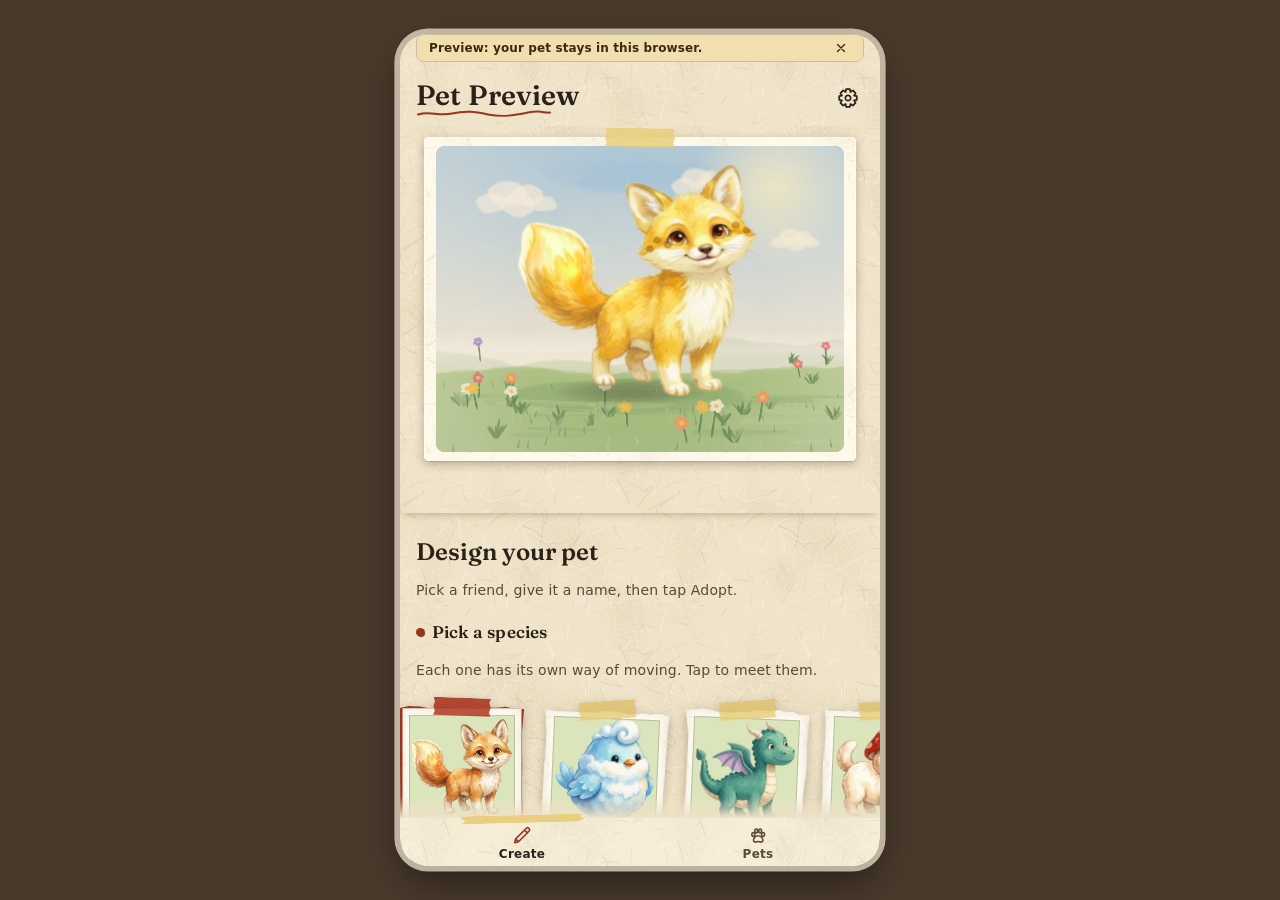
==== index.html @ 392ee114 "Revert "Update preview (app.a7d957ec.js)" This reverts commit 0d37f979bc0838c3be7c94d4faf01ebd0136b5" ====
<!doctype html>
<html lang="en">
<head>
  <meta charset="utf-8">
  <meta name="viewport" content="width=device-width, initial-scale=1, viewport-fit=cover">
  <title>Pet Preview</title>
  <meta name="description" content="Pet Preview: a pet to raise and care for.">
  <meta name="theme-color" content="#fbf8ee" media="(prefers-color-scheme: light)">
  <meta name="theme-color" content="#14150f" media="(prefers-color-scheme: dark)">
  <meta name="color-scheme" content="dark light">
  <meta name="petpreview-build" content="3cd0bf1234ea">
  <meta name="mobile-web-app-capable" content="yes">
  <meta name="apple-mobile-web-app-capable" content="yes">
  <meta name="apple-mobile-web-app-title" content="Pet Preview">
  <meta name="apple-mobile-web-app-status-bar-style" content="black-translucent">
  <link rel="manifest" href="manifest.webmanifest">
  <link rel="icon" type="image/png" sizes="192x192" href="icons/icon-192.png">
  <link rel="apple-touch-icon" sizes="180x180" href="icons/apple-touch-icon.png">
  <link rel="stylesheet" href="styles.7ac10f6b.css">
  <meta name="robots" content="noindex, nofollow">
</head>
<body>
  <a class="skip" href="#main">Skip to the pet</a>
  <div class="frame">
<aside class="preview-note" data-preview-label aria-label="Preview notice"><p>Preview: your pet stays in this browser.</p><button type="button" class="preview-x" data-preview-dismiss aria-label="Dismiss the preview note"><svg class="icon" viewBox="0 0 24 24" width="14" height="14" aria-hidden="true" focusable="false"><path d="M6 6l12 12M18 6L6 18" fill="none" stroke="currentColor" stroke-width="2.4" stroke-linecap="round"/></svg></button></aside>

    <header class="bar">
      <h1>Pet Preview</h1>
      <div class="bar-actions" id="bar-actions">
      </div>
    </header>

    <div id="notice-region" aria-live="polite" aria-atomic="true"></div>

    <main id="main" class="stage game-main">
      <div id="game-root"></div>
      <p class="sync-line" id="sync-line" hidden>Saved on this device</p>
    </main>

    <section id="install-region" aria-label="Install Pet Preview"></section>
  </div>

  <dialog id="settings" aria-labelledby="settings-title">
    <form method="dialog" class="panel">
      <h2 id="settings-title">About this app</h2>
      <dl class="facts">
        <dt>Version</dt><dd id="fact-version">unknown</dd>
        <dt>Offline copy</dt><dd id="fact-offline">checking</dd>
        <dt>Space used</dt><dd id="fact-usage">checking</dd>
      </dl>
      <section class="preview-about" data-preview-about aria-label="About this preview">
      <p>This is a preview build. Saving to a server is not available in this preview, so your pet is saved in this browser only.</p>
      <p class="small"><a href="bench/">Phone bench</a> (measures this device only, sends nothing)</p>
      <p class="small"><a href="THIRD_PARTY_NOTICES.txt">Open-source notices</a> (the code this app is built with)</p>
      <button type="button" class="btn ghost" id="btn-preview-show" data-preview-show hidden>Show the preview note again</button>
    </section>
      <p class="small"><a href="fonts/FONT-LICENSES.txt">Font licences</a> (the title and note fonts are open-source)</p>
      <div class="row">
        <button type="button" id="btn-install-reset" class="btn ghost" hidden>Show the install guide again</button>
        <button type="submit" class="btn primary" autofocus>Close</button>
      </div>
    </form>
  </dialog>

  <script type="module" src="app.339c0296.js"></script>
  <noscript><p class="noscript">Pet Preview needs JavaScript to run.</p></noscript>
</body>
</html>
---- styles.7ac10f6b.css ----
/* Pet Preview shell styles: a hand-made picture book. Paper colours, ink and one vermilion accent; the old Material role names
   are kept (screens and tests use them) but now hold paper values. System sans for body text and controls so text scaling
   stays readable; two bundled OFL fonts (see fonts/FONT-LICENSES.txt) for titles and notes. No external requests.
   Sizes are in rem so text scaling works. The paper layer itself (tiles, torn edges, tabs) is in paper.css. */
@font-face { font-family: "Fraunces"; font-style: normal; font-weight: 600; font-display: swap; src: url("fonts/fraunces-latin-600-normal.woff2") format("woff2"); }
@font-face { font-family: "Caveat"; font-style: normal; font-weight: 600; font-display: swap; src: url("fonts/caveat-latin-600-normal.woff2") format("woff2"); }
:root {
  /* Light paper: warm page paper, brighter card paper, brown-black ink, one vermilion accent. Every text pair is checked in paper.css's header. */
  --md-primary: #9a331f;
  --md-on-primary: #fff7e8;
  --md-primary-container: #dbe5bb;
  --md-on-primary-container: #1f2d10;
  --md-secondary-container: #f1dfaf;
  --md-on-secondary-container: #3b2a10;
  --md-tertiary: #2f5a54;
  --md-tertiary-container: #cfe3d6;
  --md-on-tertiary-container: #0f2a26;
  --md-surface: #efe3c8;
  --md-surface-container-low: #f6edd6;
  --md-surface-container: #fbf4e2;
  --md-surface-container-high: #fff9ea;
  --md-on-surface: #2b2118;
  --md-on-surface-variant: #5a4838;
  --md-outline: #8a7560;
  --md-outline-variant: #cdbd9f;
  --md-error: #a3261b;
  --md-inverse-surface: #3a2e24;
  --md-inverse-on-surface: #f7ecd6;
  --md-scrim: rgba(36, 24, 12, 0.55);
  --paper-tex: var(--paper-tex-light, none);
  --paper-shade: rgba(120, 85, 45, 0.16);
  --paper-rim: rgba(255, 252, 240, 0.75);
  --lift: rgba(70, 45, 20, 0.30);
  --cover: #4a3a2c;
  --on-cover: #f3e6cc;
  --font-title: "Fraunces", "Iowan Old Style", "Palatino Linotype", Palatino, Georgia, serif;
  --font-hand: "Caveat", "Segoe Print", "Bradley Hand", "Comic Sans MS", cursive;
  /* Shape, motion, layout */
  --md-shape-card: 1rem;
  --md-shape-large: 1.75rem;
  --md-ease: cubic-bezier(0.2, 0, 0, 1);
  --md-dur: 200ms;
  --nav-h: calc(5rem + env(safe-area-inset-bottom, 0px));
  --gutter: 1rem;
  --tf-bg: var(--md-surface-container);
  /* Old names, kept as aliases */
  --bg: var(--md-surface);
  --frame: var(--md-surface);
  --ink: var(--md-on-surface);
  --muted: var(--md-on-surface-variant);
  --accent: var(--md-primary);
  --accent-ink: var(--md-on-primary);
  --line: var(--md-outline-variant);
  color-scheme: light dark;
}
@media (prefers-color-scheme: dark) {
  :root {
    /* Night paper: deep indigo-brown paper, warm cream ink. */
    --md-primary: #f2906e;
    --md-on-primary: #2d1308;
    --md-primary-container: #38432c;
    --md-on-primary-container: #dfe8c2;
    --md-secondary-container: #4a3b2a;
    --md-on-secondary-container: #f3e3c3;
    --md-tertiary: #9fd0c8;
    --md-tertiary-container: #1e4742;
    --md-on-tertiary-container: #c9ece6;
    --md-surface: #241c28;
    --md-surface-container-low: #2a2230;
    --md-surface-container: #2f2634;
    --md-surface-container-high: #382e3d;
    --md-on-surface: #f3e6cc;
    --md-on-surface-variant: #d3c3a8;
    --md-outline: #a08f78;
    --md-outline-variant: #5b4d5e;
    --md-error: #ffb4ab;
    --md-inverse-surface: #f3e6cc;
    --md-inverse-on-surface: #2c2230;
    --md-scrim: rgba(8, 4, 14, 0.68);
    --paper-tex: var(--paper-tex-dark, none);
    --paper-shade: rgba(0, 0, 0, 0.22);
    --paper-rim: rgba(255, 232, 190, 0.14);
    --lift: rgba(0, 0, 0, 0.5);
    --cover: #15111a;
    --on-cover: #f3e6cc;
  }
}


* { box-sizing: border-box; }
html { -webkit-text-size-adjust: 100%; text-size-adjust: 100%; font-size: 100%; }
body {
  margin: 0; min-height: 100vh; min-height: 100dvh;
  background: var(--bg); color: var(--md-on-surface);
  font-family: system-ui, -apple-system, "Segoe UI", Roboto, "Helvetica Neue", Arial, sans-serif;
  font-size: 1rem; line-height: 1.5; letter-spacing: 0.01em;
  display: flex; justify-content: center;
}
[hidden] { display: none !important; }

/* Frame: one column on a phone, a rounded card on a wide screen */
.frame {
  width: 100%; max-width: 30rem; min-height: 100vh; min-height: 100dvh;
  display: flex; flex-direction: column;
  background: var(--md-surface); overflow-x: clip;
  padding: env(safe-area-inset-top) env(safe-area-inset-right) 0 env(safe-area-inset-left);
}
@media (min-width: 40rem) {
  body { align-items: center; padding: 1rem; }
  .frame { min-height: 0; height: min(52rem, 94vh); border-radius: var(--md-shape-large); overflow: hidden; border: 1px solid var(--md-outline-variant); }
}

/* Top app bar */
.bar { display: flex; align-items: center; justify-content: space-between; gap: 0.5rem; min-height: 4rem; padding: 0.25rem 0.5rem 0.25rem var(--gutter); background: var(--md-surface); }
.bar-actions { display: flex; align-items: center; gap: 0.25rem; }
h1 { margin: 0; font-size: 1.375rem; line-height: 1.75rem; font-weight: 500; letter-spacing: 0; }
h2 { margin: 0 0 0.5rem; font-size: 1.375rem; line-height: 1.75rem; font-weight: 500; letter-spacing: 0; }
h3 { margin: 0; font-size: 1rem; line-height: 1.5rem; font-weight: 500; }
.icon-btn {
  position: relative; display: inline-flex; align-items: center; justify-content: center; flex: none;
  width: 3rem; height: 3rem; padding: 0; border: 0; border-radius: 50%; cursor: pointer;
  background: transparent; color: var(--md-on-surface-variant); font: inherit;
  transition: background-color var(--md-dur) var(--md-ease);
}
.icon-btn:hover { background: color-mix(in srgb, var(--md-on-surface) 8%, transparent); }
.icon-btn:active { background: color-mix(in srgb, var(--md-on-surface) 12%, transparent); }
.icon-btn[aria-current="page"] { background: var(--md-secondary-container); color: var(--md-on-secondary-container); }
.icon { flex: none; display: block; }

.stage { flex: 1; display: flex; flex-direction: column; align-items: center; justify-content: center; text-align: center; gap: 0.5rem; padding: 1rem 0; }
.pet { width: min(70vw, 16rem); height: auto; }
.bob { animation: bob 3s ease-in-out infinite; transform-origin: 100px 170px; }
@keyframes bob { 50% { transform: translateY(-5px); } }
.engine-note, .sync-line, .small { color: var(--md-on-surface-variant); font-size: 0.875rem; line-height: 1.25rem; margin: 0; }

/* Buttons: .btn is outlined; .primary is filled; .tonal is filled tonal; .ghost is text */
.btn {
  display: inline-flex; align-items: center; justify-content: center; gap: 0.5rem;
  font: inherit; font-size: 0.875rem; font-weight: 500; letter-spacing: 0.01em; line-height: 1.25rem;
  min-height: 3rem; padding: 0.5rem 1.5rem; border-radius: 999px; text-decoration: none;
  border: 1px solid var(--md-outline); background: transparent; color: var(--md-primary); cursor: pointer;
  transition: background-color var(--md-dur) var(--md-ease), box-shadow var(--md-dur) var(--md-ease);
}
.btn:hover { box-shadow: inset 0 0 0 100vmax color-mix(in srgb, currentColor 8%, transparent); }
.btn:active { box-shadow: inset 0 0 0 100vmax color-mix(in srgb, currentColor 12%, transparent); }
.btn.primary { background: var(--md-primary); color: var(--md-on-primary); border-color: transparent; }
.btn.tonal { background: var(--md-secondary-container); color: var(--md-on-secondary-container); border-color: transparent; }
.btn.ghost { border-color: transparent; padding-inline: 0.75rem; }
.btn[hidden] { display: none; }
.btn:disabled { opacity: 0.38; cursor: default; box-shadow: none; }
.btn .icon { width: 1.125rem; height: 1.125rem; }
:focus-visible { outline: 3px solid var(--md-primary); outline-offset: 2px; }
.skip { position: absolute; left: -999px; top: 0; background: var(--md-primary); color: var(--md-on-primary); padding: 0.5rem 1rem; z-index: 50; border-radius: 0 0 0.75rem 0; }
.skip:focus { left: 0; top: 0; }

/* Cards */
.card { border: 0; border-radius: var(--md-shape-card); padding: 1rem; margin: 0.5rem 0; background: var(--md-surface-container); --tf-bg: var(--md-surface-container); }
.card p { margin: 0 0 0.5rem; }
.card .row, .panel .row { display: flex; flex-wrap: wrap; gap: 0.5rem; }
.steps { padding-left: 1.25rem; margin: 0.25rem 0 0.75rem; }
.steps li { margin-bottom: 0.5rem; }
.steps svg { width: 1.5rem; height: 1.5rem; vertical-align: middle; margin: 0 0.25rem; }
.card.overlay { position: fixed; left: 0.75rem; right: 0.75rem; bottom: calc(var(--nav-h) + 0.5rem); max-width: 28rem; margin: 0 auto; z-index: 20; background: var(--md-surface-container-high); box-shadow: 0 0.25rem 1.5rem rgba(0, 0, 0, 0.3); }
.claim { font-size: 0.95rem; }
.noscript { padding: 1rem; }

/* Dialog as a 28px sheet */
dialog { max-width: min(28rem, calc(100vw - 2rem)); width: 100%; border: 0; border-radius: var(--md-shape-large); background: var(--md-surface-container-high); color: var(--md-on-surface); padding: 0; --tf-bg: var(--md-surface-container-high); }
dialog::backdrop { background: var(--md-scrim); }
.panel { padding: 1.5rem; }
.panel h2 { margin-bottom: 1rem; font-size: 1.5rem; line-height: 2rem; font-weight: 400; }
.panel .row { justify-content: flex-end; margin-top: 1rem; }
.facts { display: grid; grid-template-columns: max-content 1fr; gap: 0.25rem 1rem; margin: 0 0 0.75rem; }
.facts dt { color: var(--md-on-surface-variant); }
.facts dd { margin: 0; overflow-wrap: anywhere; }


@media (prefers-reduced-motion: reduce) {
  *, *::before, *::after { animation: none !important; transition: none !important; scroll-behavior: auto !important; }
}

/* A phone held sideways: the app uses the whole screen (not the desktop card), with slimmer bars. */
@media (orientation: landscape) and (max-height: 40rem) {
  :root { --nav-h: calc(3.75rem + env(safe-area-inset-bottom, 0px)); }
  body { padding: 0; align-items: stretch; }
  .frame { max-width: none; height: 100dvh; min-height: 0; border: 0; border-radius: 0; }
  .bar { min-height: 3rem; }
}

/* Game layer styles (Material 3). Appended to the shell stylesheet by the web build; tokens come from there.
   Sizes are in rem so text scaling works. Elevation is by tone (surface container levels), not heavy shadows. */
.game { width: 100%; display: flex; flex-direction: column; gap: 0.5rem; }
.game > .stage-wrap, .game > .screen, .game > .sync-bar { padding-inline: var(--gutter); }

/* Pet stage: a large 28px card */
.stage-wrap { position: sticky; top: 0; z-index: 5; width: 100%; background: var(--md-surface); padding-top: 0.25rem; padding-bottom: 0.5rem; }
.stage-wrap[hidden] { display: none; }
.stage-box { position: relative; width: min(100%, calc(36vh * 4 / 3)); margin-inline: auto; aspect-ratio: 4 / 3; max-height: 36vh; display: flex; justify-content: center; border-radius: var(--md-shape-large); overflow: hidden; background: var(--md-primary-container); }
/* The drawing buffer is 4:3, so the picture is always 4:3 and fits INSIDE the mat: it takes the mat's inner height and
   its width follows, so a shrunk or height-capped stage box gives a wider mat at the sides instead of a squashed
   picture or one sticking out at the top and bottom (seen on a 360x687 phone). */
.stage-box > .pet-canvas { height: 100%; width: auto; max-width: 100%; aspect-ratio: 4 / 3; align-self: center; margin: auto; min-height: 0; }
.pet-canvas { width: 100%; height: 100%; max-width: 100%; border: 0; border-radius: var(--md-shape-large); background: var(--md-primary-container); touch-action: none; }
.restoring { position: absolute; inset: 0; display: flex; align-items: center; justify-content: center; background: var(--md-scrim); color: #fff; font-weight: 500; border-radius: var(--md-shape-large); }
.restoring[hidden] { display: none; }

/* Toast: a snackbar above the bottom bar. It never takes a click. */
.toast { position: fixed; left: 50%; bottom: calc(var(--nav-h) + 0.75rem); transform: translateX(-50%); z-index: 30; margin: 0; width: max-content; max-width: min(26rem, calc(100vw - 2rem)); padding: 0; border-radius: 0.75rem; background: var(--md-inverse-surface); color: var(--md-inverse-on-surface); font-size: 0.875rem; line-height: 1.25rem; font-weight: 500; text-align: left; pointer-events: none; }
.toast:not(:empty) { padding: 0.75rem 1rem; animation: fade-in var(--md-dur) var(--md-ease); }
.sync-bar { display: flex; flex-direction: column; gap: 0.25rem; }
.sync-status { margin: 0; color: var(--md-on-surface-variant); font-size: 0.75rem; line-height: 1rem; }

/* Screens */
.screen { display: flex; flex-direction: column; gap: 0.75rem; padding-top: 0.25rem; padding-bottom: 1rem; --tf-bg: var(--md-surface); }
.creator, .care, .walk, .journal, .bag, .pets, .settings { display: flex; flex-direction: column; gap: 0.75rem; }
.screen > * { animation: fade-in var(--md-dur) var(--md-ease); }
@keyframes fade-in { from { opacity: 0; } to { opacity: 1; } }
.screen h2 { margin: 0.25rem 0 0; }
.screen h3 { margin: 0.5rem 0 0.25rem; }
.section-label { margin: 0.75rem 0 0.25rem; font-size: 0.875rem; font-weight: 500; letter-spacing: 0.04em; color: var(--md-primary); }
.screen p { margin: 0; }
.hint, .seed { color: var(--md-on-surface-variant); font-size: 0.875rem; }
.coat-status, .form-message, .hint-line, .state-line { margin: 0; min-height: 0; font-size: 0.875rem; color: var(--md-on-surface-variant); }
.hint-line:not(:empty), .state-line:not(:empty) { padding: 0.25rem 0; }
.form-message:not(:empty) { padding-bottom: 0.5rem; text-align: center; }
.row { display: flex; flex-wrap: wrap; gap: 0.5rem; }
.reduce-motion *, .reduce-motion *::before, .reduce-motion *::after { animation: none !important; transition: none !important; }

/* Bottom navigation bar */
.navbar { position: sticky; bottom: 0; z-index: 6; display: flex; align-items: stretch; height: var(--nav-h); padding: 0.75rem 0.5rem calc(0.75rem + env(safe-area-inset-bottom, 0px)); margin-top: 0.5rem; background: var(--md-surface-container); border-top: 1px solid color-mix(in srgb, var(--md-outline-variant) 50%, transparent); gap: 0.25rem; }
.nav-item { flex: 1 1 0; min-width: 0; display: flex; flex-direction: column; align-items: center; justify-content: flex-start; gap: 0.25rem; padding: 0; border: 0; background: transparent; color: var(--md-on-surface-variant); font: inherit; font-size: 0.75rem; line-height: 1rem; font-weight: 500; letter-spacing: 0.04em; cursor: pointer; }
.nav-pill { display: flex; align-items: center; justify-content: center; width: min(4rem, 100%); height: 2rem; border-radius: 1rem; transition: background-color var(--md-dur) var(--md-ease); }
.nav-item:hover .nav-pill { background: color-mix(in srgb, var(--md-on-surface) 8%, transparent); }
.nav-item[aria-current="page"] { color: var(--md-on-surface); }
.nav-item[aria-current="page"] .nav-pill { background: var(--md-secondary-container); color: var(--md-on-secondary-container); }
.nav-label { max-width: 100%; overflow: hidden; text-overflow: ellipsis; white-space: nowrap; }

/* Fields: outlined text fields, selects and sliders */
.field { display: grid; gap: 0.25rem; margin: 0; }
.field label { font-size: 0.875rem; font-weight: 500; color: var(--md-on-surface-variant); }
.field.tf { position: relative; margin-top: 0.5rem; }
.field.tf label { position: absolute; z-index: 1; top: 0; left: 0.75rem; transform: translateY(-50%); padding: 0 0.25rem; font-size: 0.75rem; line-height: 1rem; background: var(--tf-bg); pointer-events: none; }
.field input[type="text"], .field input[type="email"], .field select {
  width: 100%; min-height: 3.5rem; font: inherit; padding: 0.5rem 1rem; border-radius: 0.75rem;
  border: 1px solid var(--md-outline); background: transparent; color: var(--md-on-surface);
}
.field input[type="text"]:focus, .field input[type="email"]:focus, .field select:focus { border-color: var(--md-primary); box-shadow: 0 0 0 1px var(--md-primary); outline: none; }
.field:focus-within label { color: var(--md-primary); }
.field select { appearance: none; -webkit-appearance: none; padding-right: 2.5rem; background-image: linear-gradient(45deg, transparent 50%, currentColor 50%), linear-gradient(135deg, currentColor 50%, transparent 50%); background-position: calc(100% - 1.25rem) 50%, calc(100% - 0.9rem) 50%; background-size: 0.4rem 0.4rem; background-repeat: no-repeat; }
.field select option { background: var(--md-surface-container-high); color: var(--md-on-surface); }
.field input[type="color"] { width: 3.5rem; height: 3rem; padding: 0.125rem; border: 1px solid var(--md-outline); border-radius: 0.75rem; background: transparent; cursor: pointer; }
.field .hint { margin-left: 1rem; }
input[type="range"] { --pct: 50%; -webkit-appearance: none; appearance: none; width: 100%; height: 2.75rem; margin: 0; background: transparent; cursor: pointer; }
input[type="range"]::-webkit-slider-runnable-track { height: 0.25rem; border-radius: 0.125rem; background: linear-gradient(to right, var(--md-primary) var(--pct), var(--md-secondary-container) var(--pct)); }
input[type="range"]::-webkit-slider-thumb { -webkit-appearance: none; appearance: none; width: 1.25rem; height: 1.25rem; margin-top: -0.5rem; border-radius: 50%; border: 0; background: var(--md-primary); transition: box-shadow var(--md-dur) var(--md-ease); }
input[type="range"]::-moz-range-track { height: 0.25rem; border-radius: 0.125rem; background: var(--md-secondary-container); }
input[type="range"]::-moz-range-progress { height: 0.25rem; border-radius: 0.125rem; background: var(--md-primary); }
input[type="range"]::-moz-range-thumb { width: 1.25rem; height: 1.25rem; border-radius: 50%; border: 0; background: var(--md-primary); }
input[type="range"]:hover::-webkit-slider-thumb { box-shadow: 0 0 0 0.5rem color-mix(in srgb, var(--md-primary) 12%, transparent); }
input[type="range"]:focus-visible { outline: none; }
input[type="range"]:focus-visible::-webkit-slider-thumb { box-shadow: 0 0 0 0.5rem color-mix(in srgb, var(--md-primary) 24%, transparent); }
progress { -webkit-appearance: none; appearance: none; width: 100%; height: 0.25rem; border: 0; border-radius: 0.125rem; background: var(--md-secondary-container); overflow: hidden; }
progress::-webkit-progress-bar { background: var(--md-secondary-container); }
progress::-webkit-progress-value { background: var(--md-primary); border-radius: 0.125rem; }
progress::-moz-progress-bar { background: var(--md-primary); }
.coat-row { display: grid; gap: 0.5rem; }

/* Segmented buttons: aria-pressed marks the chosen one */
.seg { display: flex; border: 1px solid var(--md-outline); border-radius: 999px; overflow: hidden; }
.seg .btn { flex: 1 1 0; min-width: 0; min-height: 2.75rem; padding: 0.25rem 0.5rem; border: 0; border-radius: 0; color: var(--md-on-surface); }
.seg .btn + .btn { border-left: 1px solid var(--md-outline); }
.seg .btn[aria-pressed="true"], .seg .btn:active { background: var(--md-secondary-container); color: var(--md-on-secondary-container); }
.btn[aria-pressed="true"]::before { content: "\2713"; font-weight: 700; }
.row .btn[aria-pressed] { min-height: 2.75rem; padding: 0.25rem 1rem; border-radius: 0.5rem; color: var(--md-on-surface-variant); }
.row .btn[aria-pressed="true"] { background: var(--md-secondary-container); color: var(--md-on-secondary-container); border-color: transparent; }

/* Chips (assist chips with a count badge) */
.chips { display: flex; flex-wrap: wrap; gap: 0.5rem; }
.chip { display: inline-flex; align-items: center; gap: 0.5rem; min-height: 2.75rem; padding: 0.25rem 0.5rem 0.25rem 1rem; border-radius: 999px; border: 1px solid var(--md-outline); background: transparent; color: var(--md-on-surface); font: inherit; font-size: 0.875rem; font-weight: 500; cursor: pointer; transition: background-color var(--md-dur) var(--md-ease), opacity var(--md-dur) var(--md-ease); }
.chip:hover { box-shadow: inset 0 0 0 100vmax color-mix(in srgb, currentColor 8%, transparent); }
.chip .count { display: inline-flex; align-items: center; justify-content: center; min-width: 1.5rem; height: 1.5rem; padding: 0 0.375rem; border-radius: 999px; background: var(--md-primary-container); color: var(--md-on-primary-container); font-size: 0.75rem; }
.chip[data-empty="true"] { opacity: 0.5; }

/* Expandable sections as cards */
.sect { border-radius: var(--md-shape-card); background: var(--md-surface-container); --tf-bg: var(--md-surface-container); }
.sect > summary { display: flex; align-items: center; justify-content: space-between; gap: 0.5rem; min-height: 3.5rem; padding: 0 1rem; cursor: pointer; list-style: none; border-radius: var(--md-shape-card); font-size: 1rem; font-weight: 500; }
.sect > summary::-webkit-details-marker { display: none; }
.sect > summary::after { content: ""; flex: none; width: 0.55rem; height: 0.55rem; margin-right: 0.25rem; border-right: 2px solid var(--md-on-surface-variant); border-bottom: 2px solid var(--md-on-surface-variant); transform: rotate(45deg); transition: transform var(--md-dur) var(--md-ease); }
.sect[open] > summary::after { transform: rotate(-135deg) translate(-2px, -2px); }
.sect > summary:hover { background: color-mix(in srgb, var(--md-on-surface) 6%, transparent); }
.sect-body { display: grid; gap: 0.75rem; padding: 0.25rem 1rem 1rem; }
.sect.nested { background: var(--md-surface-container-high); --tf-bg: var(--md-surface-container-high); border-radius: 0.75rem; }
.sect.nested > summary { min-height: 3rem; font-size: 0.875rem; }
.seed-row { display: flex; align-items: center; flex-wrap: wrap; gap: 0.5rem; font-size: 0.875rem; color: var(--md-on-surface-variant); }
.name-card { padding: 0.75rem 1rem 0.5rem; border-radius: var(--md-shape-card); background: var(--md-surface-container); --tf-bg: var(--md-surface-container); }

/* Colour swatches */
.swatches { display: grid; grid-template-columns: repeat(3, 1fr); gap: 0.75rem 0.5rem; }
.swatch { display: flex; flex-direction: column; align-items: center; gap: 0.25rem; padding: 0.25rem; border: 0; border-radius: 0.75rem; background: transparent; color: var(--md-on-surface-variant); font: inherit; font-size: 0.75rem; cursor: pointer; }
.swatch-dot { position: relative; display: block; width: 3rem; height: 3rem; border-radius: 50%; border: 1px solid var(--md-outline-variant); transition: box-shadow var(--md-dur) var(--md-ease); }
.swatch:hover .swatch-dot { box-shadow: 0 0 0 0.25rem color-mix(in srgb, var(--md-primary) 12%, transparent); }
.swatch[aria-pressed="true"] { color: var(--md-on-surface); }
.swatch[aria-pressed="true"] .swatch-dot { box-shadow: 0 0 0 3px var(--md-surface-container), 0 0 0 5px var(--md-primary); }
.swatch[aria-pressed="true"] .swatch-dot::after { content: "\2713"; position: absolute; right: -0.25rem; bottom: -0.25rem; display: flex; align-items: center; justify-content: center; width: 1.375rem; height: 1.375rem; border-radius: 50%; background: var(--md-primary); color: var(--md-on-primary); font-size: 0.8rem; font-weight: 700; }

/* Starter pet carousel */
.carousel { display: flex; gap: 0.75rem; margin-inline: calc(var(--gutter) * -1); padding: 0.25rem var(--gutter) 0.5rem; overflow-x: auto; scroll-snap-type: x proximity; scrollbar-width: thin; }
.starter { flex: none; scroll-snap-align: start; display: flex; flex-direction: column; align-items: center; gap: 0.125rem; width: 7.25rem; padding: 0.75rem 0.5rem; border: 1px solid transparent; border-radius: var(--md-shape-card); background: var(--md-surface-container); color: var(--md-on-surface); font: inherit; text-align: center; cursor: pointer; transition: background-color var(--md-dur) var(--md-ease), border-color var(--md-dur) var(--md-ease); }
.starter:hover { background: var(--md-surface-container-high); }
.starter[aria-pressed="true"] { background: var(--md-primary-container); color: var(--md-on-primary-container); border-color: var(--md-primary); }
.starter .avatar { margin-bottom: 0.25rem; }
.starter-name { font-size: 0.875rem; font-weight: 500; line-height: 1.25rem; }
.starter-style { font-size: 0.75rem; line-height: 1rem; color: var(--md-on-surface-variant); }
.starter[aria-pressed="true"] .starter-style { color: inherit; }

/* Sticky Adopt bar, sitting just above the bottom navigation bar */
.adopt-bar { position: sticky; bottom: var(--nav-h); z-index: 4; padding: 0.5rem 0 0.75rem; background: linear-gradient(to bottom, transparent, var(--md-surface) 0.75rem); }
.adopt-bar .btn { width: 100%; min-height: 3rem; font-size: 1rem; }

/* Care */
.needs { list-style: none; margin: 0; padding: 0; display: grid; grid-template-columns: repeat(auto-fit, minmax(9.5rem, 1fr)); gap: 0.5rem; }
.need { display: grid; grid-template-columns: auto 1fr; align-items: center; gap: 0.25rem 0.625rem; padding: 0.75rem; border-radius: var(--md-shape-card); background: var(--md-secondary-container); color: var(--md-on-secondary-container); }
.need[data-need="bond"] { grid-column: 1 / -1; background: var(--md-primary-container); color: var(--md-on-primary-container); }
.need-icon { display: flex; align-items: center; justify-content: center; width: 2.25rem; height: 2.25rem; border-radius: 50%; background: color-mix(in srgb, currentColor 12%, transparent); }
.need-text { display: flex; flex-direction: column; min-width: 0; }
.need-label { font-size: 0.75rem; line-height: 1rem; font-weight: 500; letter-spacing: 0.04em; opacity: 0.8; }
.need-word { font-size: 0.9375rem; line-height: 1.25rem; font-weight: 500; overflow-wrap: anywhere; }
.need-bar { grid-column: 1 / -1; display: block; height: 0.25rem; margin-top: 0.25rem; border-radius: 0.125rem; background: color-mix(in srgb, currentColor 16%, transparent); overflow: hidden; }
.need-fill { display: block; height: 100%; border-radius: 0.125rem; background: var(--md-primary); transition: width var(--md-dur) var(--md-ease); }
.need[data-band="low"] .need-fill { background: var(--md-tertiary); }
.need[data-need="bond"] .need-fill { background: var(--md-on-primary-container); }
.quick-row { display: flex; gap: 0.5rem; }
.quick-row .btn { flex: 1 1 0; min-width: 0; padding-inline: 0.5rem; }
.quick-row .btn[hidden] { display: none; }

/* Walk, journal, bag and pets */
fieldset { border: 0; margin: 0; padding: 0; min-width: 0; display: grid; gap: 0.5rem; }
legend { padding: 0; margin-bottom: 0.25rem; font-size: 0.875rem; font-weight: 500; letter-spacing: 0.04em; color: var(--md-primary); }
.walk-view { display: flex; flex-direction: column; gap: 0.75rem; }
.stamps, .treat-list, .profile-list { list-style: none; padding: 0; margin: 0 0 0.5rem; display: grid; grid-template-columns: repeat(auto-fit, minmax(9rem, 1fr)); gap: 0.5rem; }
.stamp { padding: 0.625rem 0.75rem; border-radius: var(--md-shape-card); background: var(--md-secondary-container); color: var(--md-on-secondary-container); font-size: 0.875rem; }
.stamp[data-have="false"] { background: transparent; color: var(--md-on-surface-variant); border: 1px dashed var(--md-outline-variant); }
.treat, .profile { display: flex; flex-wrap: wrap; align-items: center; gap: 0.5rem; padding: 0.75rem 1rem; border-radius: var(--md-shape-card); background: var(--md-surface-container); }
.treat-name, .profile-name { font-weight: 500; flex: 1; }
.treat-count { color: var(--md-on-surface-variant); font-size: 0.875rem; }
.finds ul { margin: 0; padding-left: 1.25rem; }
.game-error { padding: 1rem; }
.settings .facts { grid-template-columns: 1fr; padding: 1rem; border-radius: var(--md-shape-card); background: var(--md-surface-container); }
.settings .facts dd { margin-bottom: 0.5rem; }
.settings .facts dd:last-child { margin-bottom: 0; }
.account, .continue, .moved { display: flex; flex-direction: column; gap: 0.75rem; }
.account-pets { list-style: none; margin: 0; padding: 0; display: grid; gap: 0.5rem; }
.email-code { display: grid; gap: 0.75rem; }
.stage.game-main { justify-content: flex-start; align-items: stretch; text-align: left; padding: 0; gap: 0; }
/* On a phone the page itself scrolls (so the sticky pet and bars stay in view); in the framed desktop layout the frame is a fixed height, so main scrolls. */
@media (min-width: 40rem) { .stage.game-main { overflow-y: auto; min-height: 0; } }
#game-root { width: 100%; }
.sync-line { padding: 0 var(--gutter); }
/* Keep focused controls clear of the sticky pet stage and the bottom bar when the browser scrolls them into view. */
html { scroll-padding-bottom: calc(var(--nav-h) + 4.5rem); }
html[data-stage][data-stage] { scroll-padding-top: calc(min(36vh, 22.5rem) + 1rem); }
.stage.game-main { scroll-padding-bottom: calc(var(--nav-h) + 4.5rem); scroll-padding-top: calc(min(36vh, 22.5rem) + 1rem); }

/* ---- real walk: the camera or AR view (src/ui/realwalk.js). Works upright and sideways. ---- */
.rw-layer { position: fixed; inset: 0; z-index: 50; background: #000; overflow: hidden; color: var(--md-on-surface); }
.rw-layer[hidden] { display: none; }
.rw-layer[data-view="xr"] { background: transparent; }
.rw-cam { position: absolute; inset: 0; width: 100%; height: 100%; object-fit: cover; }
.rw-pet { position: absolute; left: 50%; bottom: calc(var(--rw-hud-h, 8rem) + max(0.75rem, env(safe-area-inset-bottom)) + 0.5rem); width: min(80vw, 56vh, calc((100dvh - var(--rw-hud-h, 8rem) - 3rem) * 4 / 3)); transform: translateX(-50%); pointer-events: none; }
.rw-layer[data-view="xr"] .rw-pet { left: 0; top: 0; bottom: auto; width: 10rem; transform: none; }
.rw-pet .pet-canvas { display: block; width: 100%; height: auto; aspect-ratio: 4 / 3; background: transparent; box-shadow: none; border-radius: 0; }
.rw-hud { position: absolute; left: 0.75rem; right: 0.75rem; bottom: max(0.75rem, env(safe-area-inset-bottom)); padding: 0.75rem 1rem; border-radius: var(--md-shape-large); background: color-mix(in srgb, var(--md-surface) 88%, transparent); max-height: 45vh; overflow: auto; }
.rw-hud p { margin: 0.2rem 0; }
.rw-hud progress { width: 100%; }
.rw-hud .real-find:empty { display: none; }
.real-distance { font-size: 1.25rem; font-weight: 600; }
/* walk setup: Start sits under the way to walk, so it never needs to stick over the choices below it */
.game .walk-view > #btn-walk-start { position: static; box-shadow: none; }
@media (orientation: portrait) { .walk[data-setup] .ww { height: max(9rem, calc(min(34vh, 18rem) - var(--top-extra, 0px))); } } /* a note above the app bar (preview build) takes room: the setup picture gives it up so Start stays on screen */
@media (orientation: landscape) {
  .rw-pet { left: 32%; bottom: 0.5rem; width: min(55vw, 70vh); }
  .rw-hud { left: auto; top: max(0.75rem, env(safe-area-inset-top)); bottom: max(0.75rem, env(safe-area-inset-bottom)); width: min(22rem, 38vw); max-height: none; }
}
html[data-real-walk] body { overflow: hidden; }

/* ---- the game-world walk (src/ui/worldwalk.js): a painted side-on world with the pet canvas standing in it ---- */
.walk-world { position: relative; margin-inline: calc(-1 * var(--gutter, 1rem)); }
.walk-world[hidden] { display: none; }
.ww { position: relative; width: 100%; height: min(56vh, 30rem); min-height: 14rem; overflow: hidden; border-radius: 0; background: var(--md-surface-container); user-select: none; -webkit-user-select: none; }
.ww > canvas { position: absolute; inset: 0; width: 100%; height: 100%; display: block; }
.ww-pet { position: absolute; left: 0; top: 0; transform-origin: 50% 90%; pointer-events: none; will-change: transform; }
.ww-pet .pet-canvas { display: block; width: 100%; height: auto; aspect-ratio: 4 / 3; background: transparent; box-shadow: none; border-radius: 0; }
.walk-hud { display: grid; gap: 0.35rem; }
.walk-hud p { margin: 0; }
.walk-hud progress { width: 100%; }
@media (min-width: 40rem) { .walk-world { margin-inline: 0; } .ww { border-radius: var(--md-shape-large); } }
/* Sideways: the world takes the left of the screen at full height, the controls scroll on the right. */
@media (orientation: landscape) and (max-height: 40rem) {
  .navbar { padding-block: 0.375rem calc(0.375rem + env(safe-area-inset-bottom, 0px)); margin-top: 0; }
  .nav-pill { height: 1.75rem; }
  /* screens with the pet picture: the picture on the left (pinned), the screen on the right */
  .game[data-stage][data-stage] { display: grid; grid-template-columns: minmax(0, 0.9fr) minmax(0, 1.1fr); column-gap: 0.75rem; align-items: start; }
  .game[data-stage][data-stage] > .stage-wrap { grid-column: 1; grid-row: 1 / span 3; padding-inline-end: 0; }
  .game[data-stage][data-stage] > :not(.stage-wrap):not(.navbar) { grid-column: 2; padding-inline-start: 0; }
  .game > .navbar { grid-column: 1 / -1; }
  .stage-wrap .stage-box { max-height: calc(100dvh - 4rem - var(--top-extra, 0px) - var(--nav-h) - 2.5rem); width: min(100%, calc((100dvh - 4rem - var(--top-extra, 0px) - var(--nav-h) - 2.5rem) * 4 / 3)); padding: 0.3rem; } /* a thinner mat: in a short window the paper padding would stretch the picture inside */
  /* the stage sits beside the screen, not above it: scrolling into view must not keep room for a stage on top (paper.css
     pads by --stage-h), or a short scroller has no room left and cards end up under the tab bar */
  :root[data-stage][data-stage], :root[data-stage][data-stage] .stage.game-main { scroll-padding-top: 0.5rem; scroll-padding-bottom: calc(var(--nav-h) + 0.5rem); }
  /* the petting tags sit in a row under the picture, never over the pet */
  .stage-wrap .stage-tags { position: static; display: flex; flex-wrap: wrap; justify-content: center; gap: 0.5rem; padding: 0.5rem 0 0; pointer-events: auto; }
  .stage-wrap .stage-tags .btn.tag { position: static; transform: none; opacity: 1; }
  .stage-wrap[data-tags] .stage-box { max-height: calc(100dvh - 4rem - var(--top-extra, 0px) - var(--nav-h) - 6.5rem); width: min(100%, calc((100dvh - 4rem - var(--top-extra, 0px) - var(--nav-h) - 6.5rem) * 4 / 3)); }
  /* other screens keep a readable column in the middle */
  .game:not([data-stage]):not([data-stage]) > .screen > :not(.walk) { max-width: 40rem; margin-inline: auto; }
  .walk { display: grid; grid-template-columns: minmax(0, 1.6fr) minmax(14rem, 1fr); column-gap: 0.75rem; align-items: start; padding-block: 0.5rem; }
  .walk > .walk-title { position: absolute; width: 1px; height: 1px; overflow: hidden; clip-path: inset(50%); white-space: nowrap; }
  .walk-world { grid-column: 1; margin-inline: 0; }
  .ww { height: calc(100dvh - 4rem - var(--top-extra, 0px) - var(--nav-h) - 1.5rem); min-height: 9rem; border-radius: var(--md-shape-large); }
  .walk-view { grid-column: 2; max-height: calc(100dvh - 4rem - var(--top-extra, 0px) - var(--nav-h) - 1.5rem); overflow-y: auto; padding-right: 0.25rem; gap: 0.375rem; }
  #walk-how-to, .walk-view .real-distance { font-size: 1rem; }
  #walk-how-to { display: none; }
  .walk-view > #btn-walk-start { position: sticky; bottom: 0; z-index: 1; box-shadow: 0 -0.5rem 0.75rem var(--md-surface); }
  .walk-view .btn { min-height: 2.75rem; padding-block: 0.25rem; }
}

/* Pets: each card can carry its own buttons or a question underneath (rename, say goodbye, remove an empty spot, bring back, forget). */
.pets .profile { flex-wrap: wrap; }
.pets .profile-actions { flex: 1 1 100%; display: flex; flex-wrap: wrap; gap: 0.5rem; }
.pets .profile-actions:empty { display: none; }
.pets .profile-actions .btn { flex: 0 1 auto; }
.pets .confirm, .pets .rename-form { flex: 1 1 100%; display: flex; flex-direction: column; gap: 0.5rem; }
.pets .confirm .row, .pets .rename-form .row { display: flex; flex-wrap: wrap; gap: 0.5rem; }
.pets .profile-empty { color: var(--md-on-surface-variant); }
.pets .pets-add, .pets .pets-gone { margin-top: 0.5rem; }

/* The picture-book skin. Loaded last (build.mjs appends it after styles.css and game.css), so it re-shapes the components those
   files define. What it relies on: paper.js sets --paper-tex-light/-dark (a seamless paper tile), --tear-0..7 (torn outlines) and
   gives each paper-like element data-t and --r. Without that script every rule below still works: the plain colours and rounded
   corners from styles.css show, only the torn edges and fibres are missing.

   Rules this file keeps:
   - Text always sits on solid paper colour. The tile is a faint overlay (a few percent), never a picture.
   - Colour pairs (WCAG AA, both modes) are the tokens in styles.css: ink on page 12.4/13.4, muted ink on card 7.9/8.4, accent on
     card 6.7/6.2 (accent is #9a331f / #f2906e), cream on accent 6.9/7.4, ink on honey 10.4/8.5, ink on moss 11.1/8.2.
   - 3 px focus ring, 48 px targets, no horizontal scroll at 360 px. Torn edges are clip-paths on a ::before, so outlines, focus
     rings and text are never clipped. */

/* ---------- page, frame, the desk around the book ---------- */
html { background-color: var(--md-surface); }
body { background-color: var(--cover); }
.frame {
  background-color: var(--md-surface); background-image: var(--paper-tex); background-size: 256px 256px;
}
@media (min-width: 40rem) {
  .frame { box-shadow: 0 0 0 0.35rem color-mix(in srgb, var(--md-surface-container-low) 70%, transparent), 0 1rem 2.5rem rgba(0, 0, 0, 0.45); border: 0; }
}
.bar { background: none; min-height: 3.75rem; padding-top: 0.5rem; }
.bar h1 {
  position: relative; font-family: var(--font-title); font-weight: 600; font-size: 1.75rem; line-height: 2rem; letter-spacing: 0.005em;
  color: var(--md-on-surface); padding-bottom: 0.35rem; max-width: 100%; overflow-wrap: anywhere; font-variation-settings: "SOFT" 100, "WONK" 1;
}
.bar h1::after {
  content: ""; position: absolute; left: 0; bottom: 0; width: min(100%, 8.5rem); height: 0.4rem; background-color: var(--md-primary);
  -webkit-mask: url("data:image/svg+xml,%3Csvg xmlns='http://www.w3.org/2000/svg' viewBox='0 0 136 8' preserveAspectRatio='none'%3E%3Cpath d='M2 5 C14 1 22 7 36 4 S58 2 72 5 S98 6 112 3 S128 4 134 3' fill='none' stroke='black' stroke-width='2' stroke-linecap='round'/%3E%3C/svg%3E") no-repeat center / 100% 100%;
  mask: url("data:image/svg+xml,%3Csvg xmlns='http://www.w3.org/2000/svg' viewBox='0 0 136 8' preserveAspectRatio='none'%3E%3Cpath d='M2 5 C14 1 22 7 36 4 S58 2 72 5 S98 6 112 3 S128 4 134 3' fill='none' stroke='black' stroke-width='2' stroke-linecap='round'/%3E%3C/svg%3E") no-repeat center / 100% 100%;
}
.icon-btn { color: var(--md-on-surface); }
.icon-btn .icon { width: 1.5rem; height: 1.5rem; }
.icon-btn[aria-current="page"] { background: color-mix(in srgb, var(--md-primary) 16%, transparent); color: var(--md-on-surface); }
h2, .screen h2 { font-family: var(--font-title); font-weight: 600; font-size: 1.5rem; line-height: 1.9rem; letter-spacing: 0; }
.screen h3, .section-label, legend {
  font-family: var(--font-title); font-weight: 600; font-size: 1.0625rem; line-height: 1.5rem; letter-spacing: 0.01em; color: var(--md-on-surface);
}
.section-label { margin-top: 0.9rem; }
.section-label::before, legend::before { content: ""; display: inline-block; width: 0.55rem; height: 0.55rem; margin-right: 0.45rem; border-radius: 48% 52% 46% 54%; background: var(--md-primary); vertical-align: 0.05rem; }
.small, .hint, .seed, .engine-note { color: var(--md-on-surface-variant); }

/* ---------- paper-like things: a torn ::before under the content, a lift shadow on the element ---------- */
:is(.paper, .card, .panel, .sect, .name-card, .starter, .stamp, .treat, .profile, .chip, .token, .tag, .nav-item, .sheet-card, .note-btn) {
  position: relative; isolation: isolate; background: none !important; border: 0 !important; box-shadow: none !important;
  --paper-bg: var(--md-surface-container);
  filter: drop-shadow(0 0.5px 0 var(--lift)) drop-shadow(0 0.2rem 0.3rem var(--lift));
  transform: rotate(calc(var(--r, 0) * var(--tilt, 0) * 1deg));
}
:is(.paper, .card, .panel, .sect, .name-card, .starter, .stamp, .treat, .profile, .chip, .token, .tag, .nav-item, .stage-box, .sheet-card, .note-btn)::before {
  content: ""; position: absolute; inset: 0; z-index: -1; pointer-events: none;
  background-color: var(--paper-bg); background-image: var(--paper-tex); background-size: 256px 256px;
  border-radius: 0.9rem; clip-path: var(--tear, none);
  box-shadow: inset 0 0 0 1px var(--paper-rim), inset 0 0 0.8rem var(--paper-shade);
}
[data-t]::before { border-radius: 0; }
[data-t="0"] { --tear: var(--tear-0); } [data-t="1"] { --tear: var(--tear-1); } [data-t="2"] { --tear: var(--tear-2); } [data-t="3"] { --tear: var(--tear-3); }
[data-t="4"] { --tear: var(--tear-4); } [data-t="5"] { --tear: var(--tear-5); } [data-t="6"] { --tear: var(--tear-6); } [data-t="7"] { --tear: var(--tear-7); }
.card.overlay { position: fixed; }
.card { padding: 1rem 1.1rem; --paper-bg: var(--md-surface-container); }
.panel, dialog .panel { --paper-bg: var(--md-surface-container-high); padding: 1.5rem 1.4rem; }
.sect { --paper-bg: var(--md-surface-container); }
.sect.nested { --paper-bg: var(--md-surface-container-high); }
.sect > summary { font-family: var(--font-title); font-weight: 600; font-size: 1.0625rem; border-radius: 0.5rem; }
.sect > summary:hover { background: none; }
.sect > summary::after { border-color: var(--md-on-surface); }
.name-card { padding: 0.9rem 1.1rem 0.7rem; }

/* ---------- buttons: cut paper and inked shapes ---------- */
.btn {
  border: 1.5px solid var(--md-outline); border-radius: 0.8rem 1.1rem 0.9rem 1rem / 1rem 0.8rem 1.1rem 0.9rem; font-weight: 600;
  background: var(--md-surface-container-high); color: var(--md-on-surface);
}
.btn.primary { background: var(--md-primary); color: var(--md-on-primary); border-color: transparent; box-shadow: 0 0.15rem 0 color-mix(in srgb, var(--md-primary) 55%, #000); }
.btn.tonal { background: var(--md-secondary-container); color: var(--md-on-secondary-container); border-color: color-mix(in srgb, var(--md-on-secondary-container) 30%, transparent); }
.btn.ghost { background: none; border-color: transparent; }
.btn:hover { box-shadow: inset 0 0 0 100vmax color-mix(in srgb, currentColor 7%, transparent); }
.btn.primary:hover { box-shadow: 0 0.15rem 0 color-mix(in srgb, var(--md-primary) 55%, #000), inset 0 0 0 100vmax color-mix(in srgb, #fff 10%, transparent); }
.btn:disabled { opacity: 0.45; }
.field input[type="text"], .field input[type="email"], .field select { background: var(--md-surface-container-high); border: 1.5px solid var(--md-outline); border-radius: 0.7rem 0.9rem 0.75rem 0.85rem / 0.85rem 0.7rem 0.9rem 0.75rem; color: var(--md-on-surface); }
.field.tf label { background: var(--md-surface-container-high); border-radius: 0.2rem; color: var(--md-on-surface-variant); }
.field input[type="color"] { border-color: var(--md-outline); background: var(--md-surface-container-high); }
select option { background: var(--md-surface-container-high); color: var(--md-on-surface); }

/* ---------- the stage: a painting taped to the page ---------- */
.stage-wrap { background-color: var(--md-surface); background-image: var(--paper-tex); background-size: 256px 256px; padding: 0.7rem 0.9rem 0.65rem; }
/* The stage holds the animated canvas: no filter and no transform here (they would be re-done every frame), so the mat is a plain
   rectangle with a box shadow, and the tape and tilt-free frame carry the hand-made look. */
.stage-box { --paper-bg: var(--md-surface-container-high); position: relative; isolation: isolate; background: none; padding: 0.55rem; overflow: visible; max-height: 36vh; border-radius: 0.25rem; }
.stage-box::before { clip-path: none !important; border-radius: 0.25rem !important; box-shadow: inset 0 0 0 1px var(--paper-rim), 0 0.2rem 0.6rem var(--lift), 0 0.5px 0 var(--lift); }
.stage-box .pet-canvas { border-radius: 0.55rem; box-shadow: inset 0 0 0 1px color-mix(in srgb, var(--md-on-surface) 22%, transparent); }
.restoring { inset: 0.55rem; border-radius: 0.55rem; }
.stage-box::after, .starter::after {
  content: ""; position: absolute; top: -0.5rem; left: 50%; width: 3.6rem; height: 1.15rem; pointer-events: none;
  transform: translateX(-50%) rotate(calc(var(--r, 0) * -4deg - 2deg)); background: rgba(232, 205, 120, 0.82);
  clip-path: polygon(0 0, 100% 0, 97% 25%, 100% 50%, 97% 75%, 100% 100%, 0 100%, 3% 75%, 0 50%, 3% 25%);
}
.stage-box::after { width: 4.4rem; height: 1.2rem; top: -0.55rem; z-index: 2; }


/* ---------- page turn between screens ----------
   The new page is laid over the old one from the side it sits on: a clip-path edge sweeps across in 220 ms with a soft paper-edge
   shadow along it. Nothing is translated, so the layout never gets wider than the screen (a slide did, and the 200% text check
   caught it). */
.screen { position: relative; }
.screen > * { animation: none; }
.screen.turn { animation: page-in 220ms var(--md-ease) backwards; }
.screen.turn[data-dir="back"] { animation-name: page-in-back; }
.screen.turn::before {
  content: ""; position: absolute; top: 0; bottom: 0; left: 0; width: 1.6rem; pointer-events: none; z-index: 3;
  background: linear-gradient(90deg, rgba(40, 24, 10, 0.32), transparent); animation: edge-in 220ms var(--md-ease) both;
}
.screen.turn[data-dir="back"]::before { background: linear-gradient(270deg, rgba(40, 24, 10, 0.32), transparent); animation-name: edge-in-back; }
@keyframes page-in { from { clip-path: inset(0 0 0 100%); } to { clip-path: inset(0 0 0 0); } }
@keyframes page-in-back { from { clip-path: inset(0 100% 0 0); } to { clip-path: inset(0 0 0 0); } }
@keyframes edge-in { from { left: calc(100% - 1.6rem); opacity: 1; } 85% { opacity: 1; } to { left: 0; opacity: 0; } }
@keyframes edge-in-back { from { left: 0; opacity: 1; } 85% { opacity: 1; } to { left: calc(100% - 1.6rem); opacity: 0; } }
.reduce-motion .screen.turn, .reduce-motion .screen.turn[data-dir] { animation: fade-in 180ms linear both !important; }
.reduce-motion .screen.turn::before { display: none; }
@media (prefers-reduced-motion: reduce) {
  .screen.turn, .screen.turn[data-dir] { animation: fade-in 180ms linear both !important; }
  .screen.turn::before { display: none; }
}

/* ---------- care ---------- */
.vh { position: absolute !important; width: 1px; height: 1px; margin: -1px; padding: 0; border: 0; overflow: hidden; clip: rect(0 0 0 0); clip-path: inset(50%); white-space: nowrap; }
.note-row { display: flex; justify-content: flex-start; padding: 0.25rem 0 0.1rem; }
.note-btn {
  --paper-bg: var(--md-secondary-container); --tilt: 1.6; display: inline-flex; align-items: center; gap: 0.5rem; min-height: 3rem; padding: 0.55rem 1.1rem 0.5rem 0.9rem;
  font: inherit; font-family: var(--font-hand); font-weight: 600; font-size: 1.55rem; line-height: 1.1; color: var(--md-on-secondary-container); cursor: pointer; text-align: left;
}
.note-btn .icon { width: 1.6rem; height: 1.6rem; flex: none; }
.note-btn:active { transform: translateY(1px) rotate(calc(var(--r, 0) * var(--tilt, 0) * 1deg)); }
.quick-row { flex-wrap: wrap; justify-content: center; gap: 0.85rem; padding: 0.35rem 0 0.2rem; }
.quick-row .btn.token { flex: 0 0 auto; min-width: 5rem; min-height: 5rem; padding: 0.5rem; }
.token {
  --paper-bg: var(--md-surface-container-high); --tilt: 2.2; display: inline-flex; flex-direction: column; align-items: center; justify-content: center; gap: 0.15rem;
  min-width: 5rem; min-height: 5rem; padding: 0.5rem; border-radius: 50%; font: inherit; font-size: 0.8125rem; font-weight: 700; letter-spacing: 0.02em; color: var(--md-on-surface); cursor: pointer;
}
.token:not([hidden]) { display: inline-flex; }
.token::before { clip-path: none !important; border-radius: 50% !important; }
.token::after { content: ""; position: absolute; inset: 0.32rem; border-radius: 50%; border: 1.5px dashed color-mix(in srgb, var(--md-on-surface) 35%, transparent); pointer-events: none; }
.token .icon { width: 2rem; height: 2rem; color: var(--md-primary); }
.token:hover::before { filter: brightness(1.04); }
.token:active { transform: translateY(1px) rotate(calc(var(--r, 0) * var(--tilt, 0) * 1deg)); }
.tags { display: flex; flex-wrap: wrap; justify-content: center; gap: 1rem 0.7rem; padding: 0.7rem 0 0.2rem; border: 0; border-radius: 0; overflow: visible; }
.tags .btn.tag { flex: 0 0 auto; border: 0; }
.tag {
  --paper-bg: var(--md-surface-container-high); --tilt: 3.2; min-width: 4.4rem; min-height: 3rem; padding: 0.65rem 0.8rem 0.35rem; border-radius: 0; color: var(--md-on-surface);
  font: inherit; font-size: 0.875rem; font-weight: 700; cursor: pointer;
}
.tag::before { clip-path: polygon(0 24%, 16% 0, 84% 0, 100% 24%, 100% 100%, 0 100%) !important; border-radius: 0 !important; }
.tag::after { content: ""; position: absolute; top: 0.3rem; left: 50%; width: 0.4rem; height: 0.4rem; margin-left: -0.2rem; border-radius: 50%; background: var(--md-surface); box-shadow: inset 0 0 0 1px var(--md-outline); pointer-events: none; }
.tag:hover::before { filter: brightness(1.05); }
.packet-row, .chips { display: flex; flex-wrap: wrap; gap: 0.7rem; justify-content: flex-start; }
.chip.packet, .chip.action {
  --paper-bg: var(--md-surface-container-high); --tilt: 1.4; min-height: 3.25rem; padding: 0.7rem 0.5rem 0.4rem 1rem; border-radius: 0; font: inherit; font-size: 0.875rem; font-weight: 600; color: var(--md-on-surface);
}
.chip.action::after { content: ""; position: absolute; left: 0; right: 0; top: 0; height: 0.8rem; pointer-events: none; opacity: 0.55;
  background: linear-gradient(to bottom right, transparent 47%, var(--md-outline) 49% 53%, transparent 55%) left top / 50% 100% no-repeat, linear-gradient(to bottom left, transparent 47%, var(--md-outline) 49% 53%, transparent 55%) right top / 50% 100% no-repeat; }
.chip:hover { box-shadow: none; }
.chip:hover::before { filter: brightness(1.04); }
.chip .count {
  min-width: 1.75rem; height: 1.75rem; border-radius: 50%; background: none; color: var(--md-primary); font-weight: 800; font-size: 0.8125rem;
  box-shadow: inset 0 0 0 2px var(--md-primary), inset 0 0 0 3.5px var(--md-surface-container-high), inset 0 0 0 4.5px var(--md-primary); transform: rotate(-9deg);
}
.chip[data-empty="true"] { opacity: 1; color: var(--md-on-surface-variant); }
.chip[data-empty="true"]::before { filter: saturate(0.6) brightness(0.97); }
.state-line:not(:empty), .hint-line:not(:empty) { font-family: var(--font-hand); font-size: 1.3rem; line-height: 1.25; color: var(--md-on-surface); }

/* The paper sheet that lists the five need words, in handwriting */
dialog { background: none; box-shadow: none; padding: 0.75rem; overflow: visible; max-height: calc(100dvh - 1rem); overflow-y: auto; color: var(--md-on-surface); }
dialog::backdrop { background: var(--md-scrim); }
.sheet-card { --paper-bg: var(--md-surface-container-high); display: grid; gap: 0.9rem; padding: 1.4rem 1.3rem 1.2rem; }
.sheet-card h2 { margin: 0; }
.sheet-list { list-style: none; margin: 0; padding: 0; display: grid; }
.sheet-need {
  display: grid; grid-template-columns: auto 1fr; align-items: center; gap: 0.1rem 0.75rem; min-height: 3.1rem; padding: 0.15rem 0;
  border-bottom: 1.5px solid color-mix(in srgb, var(--md-outline) 38%, transparent); font-family: var(--font-hand); font-weight: 600; font-size: 1.55rem; line-height: 1.15;
}
.sheet-need .icon { width: 2rem; height: 2rem; color: var(--md-primary); transform: rotate(-4deg); }
.sheet-need:nth-child(even) .icon { transform: rotate(5deg); }
.sheet-need .sheet-label { color: var(--md-on-surface-variant); }
.sheet-need .sheet-word { grid-column: 2; color: var(--md-on-surface); }
.sheet-card .row { justify-content: flex-end; }

/* ---------- create ---------- */
.carousel { padding: 1.1rem var(--gutter) 0.9rem; gap: 1rem; }
.starter {
  --paper-bg: var(--polaroid, #fffcf2); --tilt: 2.4; flex: none; width: 7.75rem; padding: 0.55rem 0.55rem 0.7rem; gap: 0.3rem; border-radius: 0; color: var(--md-on-surface); cursor: pointer;
  transition: transform var(--md-dur) var(--md-ease);
}
.starter::before { border-radius: 0.15rem; }
.starter .avatar { width: 100%; height: auto; aspect-ratio: 1; margin: 0; background: var(--md-primary-container); box-shadow: inset 0 0 0 1px color-mix(in srgb, var(--md-on-surface) 20%, transparent); }
.starter-name { font-family: var(--font-hand); font-weight: 600; font-size: 1.35rem; line-height: 1.05; }
.starter-style { font-size: 0.75rem; color: var(--md-on-surface-variant); }
.starter:hover { background: none; }
.starter[aria-pressed="true"] { --paper-bg: var(--polaroid, #fffcf2); --paper-rim: var(--md-primary); transform: translateY(-0.2rem) rotate(0deg); color: var(--md-on-surface); }
.starter[aria-pressed="true"]::before { box-shadow: inset 0 0 0 2.5px var(--md-primary), inset 0 0 0.8rem var(--paper-shade); }
.starter[aria-pressed="true"]::after { background: rgba(176, 58, 36, 0.86); }
.starter[aria-pressed="true"] .starter-name { text-decoration: underline wavy var(--md-primary) 1.5px; text-underline-offset: 0.18em; }
.starter[aria-pressed="true"] .starter-style { color: var(--md-on-surface-variant); }

.seg.stampset { border: 0; border-radius: 0; overflow: visible; gap: 0.6rem; flex-wrap: wrap; padding: 0.2rem 0.1rem; }
.seg.stampset .btn {
  flex: 1 1 5.5rem; min-height: 3.25rem; padding: 0.35rem 0.5rem; border: 2.5px solid var(--md-primary); border-radius: 0.45rem 0.3rem 0.5rem 0.35rem / 0.35rem 0.5rem 0.3rem 0.45rem;
  background: none; color: var(--md-primary); font-family: var(--font-title); font-weight: 600; font-size: 0.9375rem; letter-spacing: 0.07em; text-transform: uppercase; overflow-wrap: anywhere;
  box-shadow: inset 0 0 0 3px var(--md-surface), inset 0 0 0 4.5px var(--md-primary); transform: rotate(-1.2deg);
}
.seg.stampset .btn + .btn { border-left: 2.5px solid var(--md-primary); transform: rotate(0.9deg); }
.seg.stampset .btn:nth-child(3) { transform: rotate(-0.4deg); }
.seg.stampset .btn[aria-pressed="true"] {
  background: var(--md-primary); color: var(--md-on-primary); box-shadow: inset 0 0 0 3px var(--md-primary), inset 0 0 0 4.5px color-mix(in srgb, var(--md-on-primary) 70%, var(--md-primary)); text-shadow: 1.5px 1px 0 rgba(0, 0, 0, 0.28);
}
.style-hint { font-family: var(--font-hand); font-size: 1.25rem; line-height: 1.2; color: var(--md-on-surface); }

input[type="range"]::-webkit-slider-runnable-track {
  height: 3px; border-radius: 2px;
  background: linear-gradient(to right, var(--md-primary) var(--pct), color-mix(in srgb, var(--md-on-surface) 55%, transparent) var(--pct));
}
input[type="range"]::-webkit-slider-thumb {
  width: 1.6rem; height: 1.6rem; margin-top: calc((3px - 1.6rem) / 2); border-radius: 50%; border: 2px solid var(--md-on-surface);
  background: var(--md-surface-container-high) var(--paper-tex); background-size: 256px 256px; box-shadow: 0 0.12rem 0 var(--lift), 0 0.2rem 0.4rem var(--lift);
}
input[type="range"]::-moz-range-track { height: 3px; border-radius: 2px; background: color-mix(in srgb, var(--md-on-surface) 55%, transparent); }
input[type="range"]::-moz-range-progress { height: 3px; border-radius: 2px; background: var(--md-primary); }
input[type="range"]::-moz-range-thumb { width: 1.4rem; height: 1.4rem; border-radius: 50%; border: 2px solid var(--md-on-surface); background: var(--md-surface-container-high); box-shadow: 0 0.12rem 0 var(--lift); }
input[type="range"]:hover::-webkit-slider-thumb { box-shadow: 0 0.12rem 0 var(--lift), 0 0 0 0.4rem color-mix(in srgb, var(--md-primary) 14%, transparent); }
input[type="range"]:focus-visible::-webkit-slider-thumb { box-shadow: 0 0 0 3px var(--md-primary), 0 0.12rem 0 var(--lift); }
input[type="range"]:focus-visible { outline: none; }
progress { height: 0.5rem; border-radius: 0.3rem; background: color-mix(in srgb, var(--md-on-surface) 18%, transparent); }
progress::-webkit-progress-bar { background: color-mix(in srgb, var(--md-on-surface) 18%, transparent); border-radius: 0.3rem; }
progress::-webkit-progress-value { background: var(--md-primary); border-radius: 0.3rem; }

/* paint daubs */
.swatches { gap: 0.9rem 0.5rem; }
.swatch-dot { width: 3.1rem; height: 3.1rem; border: 0; border-radius: 58% 42% 55% 45% / 48% 58% 42% 52%; box-shadow: inset 0 -0.2rem 0.35rem rgba(0, 0, 0, 0.2), 0 0.15rem 0.3rem var(--lift); }
.swatch-dot::before { content: ""; position: absolute; inset: 0; border-radius: inherit; background: radial-gradient(circle at 30% 26%, rgba(255, 255, 255, 0.5), transparent 46%); pointer-events: none; }
.swatch:nth-child(6n + 2) .swatch-dot { border-radius: 46% 54% 42% 58% / 56% 44% 56% 44%; }
.swatch:nth-child(6n + 3) .swatch-dot { border-radius: 52% 48% 60% 40% / 44% 56% 48% 52%; }
.swatch:nth-child(6n + 4) .swatch-dot { border-radius: 44% 56% 50% 50% / 54% 46% 54% 46%; }
.swatch:nth-child(6n + 5) .swatch-dot { border-radius: 56% 44% 46% 54% / 42% 58% 50% 50%; }
.swatch:nth-child(6n + 6) .swatch-dot { border-radius: 50% 50% 56% 44% / 58% 42% 46% 54%; }
.swatch { color: var(--md-on-surface-variant); }
.swatch:hover .swatch-dot { box-shadow: inset 0 -0.2rem 0.35rem rgba(0, 0, 0, 0.2), 0 0.15rem 0.3rem var(--lift), 0 0 0 0.25rem color-mix(in srgb, var(--md-primary) 14%, transparent); }
.swatch[aria-pressed="true"] .swatch-dot { box-shadow: inset 0 -0.2rem 0.35rem rgba(0, 0, 0, 0.2), 0 0 0 3px var(--md-surface-container), 0 0 0 5px var(--md-primary); }
.swatch[aria-pressed="true"] { color: var(--md-on-surface); font-weight: 700; }

/* adopt: a wax seal */
.adopt-bar { background: none; pointer-events: none; display: flex; align-items: center; gap: 0.75rem; padding: 0.5rem 0.25rem 0.65rem; }
.adopt-bar .form-message { flex: 1; text-align: left; padding: 0; font-family: var(--font-hand); font-size: 1.3rem; line-height: 1.2; color: var(--md-on-surface); }
.adopt-bar > * { pointer-events: auto; }
.adopt-bar .form-message:not(:empty) { flex: 0 1 auto; padding: 0.35rem 0.75rem; background: var(--md-surface-container-high); border-radius: 0.6rem; filter: drop-shadow(0 0.15rem 0.25rem var(--lift)); }
#btn-adopt {
  position: relative; isolation: isolate; flex: none; width: 5.25rem; min-width: 3rem; height: 5.25rem; min-height: 3rem; padding: 0; margin-left: auto; border: 0;
  border-radius: 47% 53% 49% 51% / 54% 46% 55% 45%; color: #fff3df; font-family: var(--font-title); font-weight: 600; font-size: 1rem; letter-spacing: 0.02em;
  background: radial-gradient(circle at 34% 28%, #bf4730 0 6%, #ad3822 40%, #86240f 100%);
  box-shadow: 0 0.22rem 0 #55170a, 0 0.5rem 0.8rem rgba(0, 0, 0, 0.35), inset 0 0.1rem 0.15rem rgba(255, 200, 170, 0.45); text-shadow: 0 -1px 0 rgba(0, 0, 0, 0.35);
}
#btn-adopt::before { content: ""; position: absolute; z-index: -1; inset: -0.35rem -0.2rem -0.3rem -0.4rem; border-radius: 55% 45% 50% 50% / 46% 56% 44% 54%; background: #86240f; box-shadow: 0 0.2rem 0 #55170a; }
#btn-adopt::after { content: ""; position: absolute; inset: 0.3rem; border-radius: 50%; border: 2px dashed rgba(255, 238, 215, 0.55); pointer-events: none; }
#btn-adopt:hover { box-shadow: 0 0.22rem 0 #55170a, 0 0.5rem 0.8rem rgba(0, 0, 0, 0.35), inset 0 0.1rem 0.15rem rgba(255, 200, 170, 0.45), inset 0 0 0 100vmax rgba(255, 255, 255, 0.07); }
#btn-adopt:active { transform: translateY(0.12rem); }
#btn-adopt:disabled { opacity: 0.55; }

/* ---------- journal, bag, pets, walk, settings ---------- */
.stamps, .treat-list, .profile-list { gap: 0.8rem 0.65rem; padding: 0.2rem 0.1rem; }
.row .btn[aria-pressed], .seg .btn[aria-pressed] { border-radius: 0.8rem 1rem 0.85rem 0.95rem / 0.95rem 0.8rem 1rem 0.85rem; }
.row .btn[aria-pressed="true"] { background: var(--md-secondary-container); color: var(--md-on-secondary-container); border-color: var(--md-primary); border-width: 2px; }
.settings .facts { padding: 0.9rem 1.1rem; }
.finds ul { padding-left: 1.25rem; }
.toast { border-radius: 0.5rem 0.7rem 0.55rem 0.65rem; filter: drop-shadow(0 0.2rem 0.4rem rgba(0, 0, 0, 0.35)); font-weight: 600; }

/* ---------- dark mode: only what a token cannot say ---------- */
@media (prefers-color-scheme: dark) {
  :root { --polaroid: #3a3040; }
  .stage-box::after, .starter::after { background: rgba(205, 178, 110, 0.55); }
  .starter[aria-pressed="true"]::after { background: rgba(242, 144, 110, 0.7); }
  .swatch-dot::before { background: radial-gradient(circle at 30% 26%, rgba(255, 255, 255, 0.35), transparent 46%); }
  .navbar { box-shadow: 0 -0.2rem 0.6rem rgba(0, 0, 0, 0.5), inset 0 0.2rem 0 rgba(255, 255, 255, 0.05); }
}
@media (max-width: 24rem) {
  .bar h1 { font-size: 1.5rem; }
  .starter { width: 7.1rem; }
}

/* links */
a { color: var(--md-primary); text-underline-offset: 0.18em; }

/* the bar always rests at the bottom of the book, even on a short page */
#game-root { flex: 1 1 auto; display: flex; flex-direction: column; }
.game { flex: 1 1 auto; }
.navbar { margin-top: auto; }
#journal-count, .coat-status { font-family: var(--font-hand); font-size: 1.3rem; line-height: 1.2; color: var(--md-on-surface); }
.sheet-need .sheet-label { font-size: 1.15rem; line-height: 1; }
.sheet-need .sheet-word { font-size: 1.65rem; line-height: 1.05; }

/* ---------- round 2 ---------- */
/* The Adopt seal sits in the page after the name field (it used to float, and it covered a starter card). Room below it to scroll clear. */
.adopt-bar { position: static; bottom: auto; padding: 0.75rem 0.25rem 1.5rem; background: none; }

/* Starter cards: the renderer's painted thumbnail replaces the flat placeholder when it arrives */
.starter img.avatar { display: block; object-fit: cover; -webkit-user-drag: none; user-select: none; }

/* The toast: a small paper note over the top of the pet picture (placed by app.js), so it never covers a control */
.toast {
  background-color: var(--md-surface-container-high); background-image: var(--paper-tex); background-size: 256px 256px; color: var(--md-on-surface);
  font-family: var(--font-hand); font-weight: 600; font-size: 1.2rem; line-height: 1.15; text-align: center;
  box-shadow: inset 0 0 0 1px var(--paper-rim);
}
.toast:not(:empty) { padding: 0.4rem 0.9rem 0.45rem; }
.toast.on-stage { bottom: auto; margin-top: 0.9rem; transform: translateX(-50%) rotate(-1.2deg); }

/* The four petting tags hang from the sides of the pet picture, below the band the toast uses */
.stage-tags { position: absolute; z-index: 3; top: 0.7rem; bottom: 0.65rem; left: var(--gutter); right: var(--gutter); display: block; padding: 0; gap: 0; pointer-events: none; }
/* Each tag hangs at its body part: care.js places it from the renderer's zone centre (the anchors of the art), left and top in px */
.stage-tags .btn.tag { position: absolute; left: 0; top: 0; transform: translate(-50%, -50%); pointer-events: auto; margin: 0; min-width: 3.4rem; min-height: 2.75rem; }

/* Treat packets: a short name, wrapping when the text is large */
.chips { display: grid; grid-template-columns: repeat(auto-fit, minmax(8.5rem, 1fr)); gap: 0.8rem 0.7rem; }
.chip.packet { justify-content: space-between; white-space: normal; text-align: left; min-width: 0; }
.packet-name { min-width: 0; overflow-wrap: anywhere; }

/* One calm line about saving stays in the page for screen readers and Settings; it is only drawn when something needs attention */
.sync-status[data-state="local"], .sync-status[data-state="saved"] { position: absolute !important; width: 1px; height: 1px; margin: -1px; padding: 0; overflow: hidden; clip-path: inset(50%); white-space: nowrap; }
.sheet-tip { margin: 0; font-family: var(--font-hand); font-size: 1.25rem; line-height: 1.2; color: var(--md-on-surface-variant); }.state-line:empty, .hint-line:empty { display: none; }
/* Tab labels follow the text size (rem) and stop only where a word like Journal would stop fitting in a fifth of the bar (3.6vw) */
.nav-item { font-size: min(0.75rem, 3.6vw); line-height: 1.15; }


/* ============================================================================================================================
   Round 3: polish. Two type families (serif titles, system sans for everything you read or press; the handwriting face is only the
   pet's name and one quote line), a light bottom bar, the stamp album, jars and portraits, and tags that appear only when asked.
   Colour pairs used here are the same tokens as above (checked in test/contrast-unit.mjs).
   ============================================================================================================================ */
@property --stage-h { syntax: "<length>"; inherits: false; initial-value: 0px; } /* read by html and main only: no whole-page restyle when the scene resizes */
:root { --nav-min: + env(safe-area-inset-bottom, 0px)); --nav-h: var(--nav-min); --bar-h: 3.75rem; --font-body: system-ui, -apple-system, "Segoe UI", Roboto, "Helvetica Neue", Arial, sans-serif; }
/* things scrolled to or focused stop below the pinned scene and above the bar (app.js keeps --stage-h up to date) */
html, html[data-stage][data-stage], .stage.game-main { scroll-padding-top: calc(var(--stage-h, 0px) + 0.5rem); }
.game { padding-bottom: 0.5rem; }

/* ---- type: hand face only on the pet's name and one quote line ---- */
.note-btn, .toast, .sheet-need, .sheet-tip, .style-hint, #journal-count, .coat-status, .adopt-bar .form-message, .toast:not(:empty) { font-family: var(--font-body); }
.note-btn { font-size: 1rem; font-weight: 700; letter-spacing: 0.01em; --paper-bg: var(--md-secondary-container); }
.toast { font-weight: 600; font-size: 0.9375rem; line-height: 1.3; }
.state-line:not(:empty), .hint-line:not(:empty) { font-family: var(--font-body); font-size: 1rem; line-height: 1.4; }
.hint-line:not(:empty) { font-family: var(--font-hand); font-size: 1.35rem; line-height: 1.25; } /* the one quote line: what the pet would say */
.sheet-tip { font-size: 0.9375rem; line-height: 1.4; }
#journal-count, .coat-status { font-size: 0.9375rem; line-height: 1.35; font-weight: 600; }
.seg.stampset .btn { font-family: var(--font-body); font-weight: 700; font-size: 0.8125rem; }
.style-hint { font-size: 0.9375rem; line-height: 1.35; }
.page-sub { margin: 0 0 0.25rem; }

/* ---- the "How is Pip?" sheet: scannable rows, sans text ---- */
.sheet-need { font-family: var(--font-body); font-weight: 400; font-size: 1rem; line-height: 1.3; grid-template-columns: auto 1fr auto; min-height: 3rem; gap: 0 0.75rem; }
.sheet-need .sheet-label { font-size: 0.9375rem; line-height: 1.3; font-weight: 600; color: var(--md-on-surface); }
.sheet-need .sheet-word { grid-column: auto; font-size: 0.9375rem; line-height: 1.3; font-weight: 400; color: var(--md-on-surface-variant); text-align: right; }
.sheet-need .icon { width: 1.5rem; height: 1.5rem; transform: none; }
.sheet-need:nth-child(even) .icon { transform: none; }

/* ---- bottom bar: a light paper strip, the page you are on marked with tape ---- */
.navbar {
  position: sticky; bottom: 0; z-index: 6; align-items: stretch; gap: 0; height: auto; min-height: var(--nav-min); margin-top: auto; overflow: visible;
  padding: 0 0.25rem env(safe-area-inset-bottom, 0px); border-top: 1.5px solid color-mix(in srgb, var(--md-on-surface) 40%, transparent);
  background-color: var(--md-surface-container-low); background-image: var(--paper-tex); background-size: 256px 256px; box-shadow: 0 -0.15rem 0.5rem var(--paper-shade);
}
/* a soft fade above the bar: content slides under it, so there is always a sign that the page goes on */
.navbar::before { content: ""; position: absolute; left: 0; right: 0; top: -1.4rem; height: 1.4rem; pointer-events: none; background: linear-gradient(to top, var(--md-surface), transparent); }
.navbar .nav-item {
  position: relative; flex: 1 1 0; min-width: 0; align-self: stretch; height: auto; min-height: 3rem; padding: 0.3rem 0.1rem 0.2rem; gap: 0.05rem; justify-content: center;
  color: var(--md-on-surface-variant); font-size: min(0.75rem, 3.6vw); line-height: 1.15; font-weight: 600; letter-spacing: 0.02em; filter: none; transform: none; background: none;
}
.navbar .nav-item::before { display: none; }
.navbar .nav-pill, .navbar .nav-item[aria-current="page"] .nav-pill { background: none !important; width: auto; height: auto; }
.navbar .nav-item .icon { width: min(1.4rem, 26px); height: min(1.4rem, 26px); }
.navbar .nav-item:hover { color: var(--md-on-surface); }
.navbar .nav-item[aria-current="page"] { color: var(--md-on-surface); font-weight: 700; height: auto; padding-top: 0.3rem; }
.navbar .nav-item[aria-current="page"] .nav-pill { color: var(--md-primary); }
.navbar .nav-item[aria-current="page"]::after {
  content: ""; position: absolute; top: -0.2rem; left: 24%; right: 24%; height: 0.5rem; pointer-events: none; transform: rotate(-1.5deg);
  background: rgba(232, 205, 120, 0.9); clip-path: polygon(0 0, 100% 0, 96% 30%, 100% 60%, 95% 100%, 0 100%, 4% 60%, 0 30%);
}
@media (prefers-color-scheme: dark) { .navbar .nav-item[aria-current="page"]::after { background: rgba(205, 178, 110, 0.7); } }
.navbar .nav-item:focus-visible { outline-offset: -3px; }

/* ---- the gear in the top bar: the current page is marked by a small ink line, not a pressed look ---- */
.icon-btn[aria-current="page"] { background: transparent; color: var(--md-on-surface); }
.icon-btn[aria-current="page"]::after { content: ""; position: absolute; left: 30%; right: 30%; bottom: 0.3rem; height: 2px; border-radius: 2px; background: var(--md-primary); }

/* ---- the pinned scene: a ledge under it so scrolled content slides under on purpose ---- */
.stage-wrap { box-shadow: 0 0.35rem 0.45rem -0.3rem var(--lift); }
.stage-box { max-height: min(36vh, 22rem); }
@media (max-width: 24rem) { .stage-box { max-height: 30vh; } }

/* ---- the four petting tags: only while the pet is touched, hovered or a tag has focus (they stay real buttons for everyone). On a touch screen there is no hover, so they stay faintly visible. ---- */
.stage-tags .btn.tag { opacity: 0; transition: opacity 160ms var(--md-ease); }
@media (hover: none) { .stage-tags .btn.tag { opacity: 0.7; } }
.stage-wrap:hover .stage-tags .btn.tag, .stage-wrap:active .stage-tags .btn.tag, .stage-wrap:focus-within .stage-tags .btn.tag, .stage-tags .btn.tag:focus-visible { opacity: 1; }
.toast.on-stage { margin-top: 0; transform: translate(-50%, -100%) rotate(-1.2deg); } /* app.js sets top to the picture bottom; the note sits on that edge, inside the picture */

/* ---- treat packets on the care screen ---- */
.chip.packet { justify-content: flex-start; gap: 0.5rem; }
.chip.packet .packet-icon { width: 1.75rem; height: 1.75rem; flex: none; color: var(--md-primary); }
.chip.packet .count { margin-left: auto; }

/* ---- the stamp album ---- */
.album-head { display: flex; align-items: baseline; justify-content: space-between; gap: 0.75rem; margin-top: 0.5rem; }
.album-head h3 { margin: 0; }
.album-count { font-size: 0.8125rem; color: var(--md-on-surface-variant); }
.stamps { display: grid; grid-template-columns: repeat(auto-fill, minmax(6.1rem, 1fr)); gap: 0.9rem 0.7rem; padding: 0.3rem 0.1rem 0.4rem; list-style: none; margin: 0; }
.stamp {
  --paper-bg: var(--md-surface-container-high); --tilt: 0.8; position: relative; display: flex; flex-direction: column; align-items: center; justify-content: flex-start; gap: 0.15rem;
  min-height: 7.4rem; padding: 0.95rem 0.45rem 0.7rem; text-align: center; border-radius: 0; color: var(--md-on-surface); font-family: var(--font-body); font-weight: 400;
  text-shadow: none; outline: 0; background-clip: border-box;
}
/* the perforated edge: a row of half-circles bitten out of each side */
.stamp::before, .stamp[data-have="false"]::before {
  clip-path: none !important; border-radius: 0 !important;
  -webkit-mask: radial-gradient(circle at 5px 0, #0000 3.2px, #000 3.7px) top left / 10px 6px repeat-x, radial-gradient(circle at 5px 6px, #0000 3.2px, #000 3.7px) bottom left / 10px 6px repeat-x,
    radial-gradient(circle at 0 5px, #0000 3.2px, #000 3.7px) left top / 6px 10px repeat-y, radial-gradient(circle at 6px 5px, #0000 3.2px, #000 3.7px) right top / 6px 10px repeat-y,
    linear-gradient(#000, #000) center / calc(100% - 12px) calc(100% - 12px) no-repeat;
  mask: radial-gradient(circle at 5px 0, #0000 3.2px, #000 3.7px) top left / 10px 6px repeat-x, radial-gradient(circle at 5px 6px, #0000 3.2px, #000 3.7px) bottom left / 10px 6px repeat-x,
    radial-gradient(circle at 0 5px, #0000 3.2px, #000 3.7px) left top / 6px 10px repeat-y, radial-gradient(circle at 6px 5px, #0000 3.2px, #000 3.7px) right top / 6px 10px repeat-y,
    linear-gradient(#000, #000) center / calc(100% - 12px) calc(100% - 12px) no-repeat;
  box-shadow: none;
}
.stamp::after { content: ""; position: absolute; inset: 0.55rem; pointer-events: none; border: 1px solid color-mix(in srgb, var(--md-outline) 55%, transparent); }
.stamp .stamp-art { display: flex; align-items: center; justify-content: center; width: 3.2rem; height: 3.2rem; color: var(--md-on-surface); }
.stamp .stamp-icon { width: 2.6rem; height: 2.6rem; }
.stamp-name { font-size: 0.8125rem; font-weight: 700; line-height: 1.2; overflow-wrap: anywhere; color: var(--md-on-surface); }
.stamp-date { font-size: 0.75rem; line-height: 1.2; color: var(--md-on-surface-variant); }
.stamp-cancel { position: absolute; right: 0.2rem; top: 0.35rem; width: 3rem; height: 3rem; color: var(--md-primary); opacity: 0.55; transform: rotate(-14deg); pointer-events: none; }
.stamp-cancel .icon { width: 3rem; height: 3rem; }
.stamp[data-have="false"] { --paper-bg: var(--md-surface-container-low); --tilt: 0; filter: none; min-height: 6rem; }
.stamp[data-have="false"] .stamp-art { color: var(--md-on-surface-variant); opacity: 0.32; }
.stamp[data-have="false"]::after { border-style: dashed; opacity: 0.6; }
.stamp[data-have="true"] .stamp-icon { stroke-width: 1.7; }

/* ---- the treat bag: jars and packets with a count badge ---- */
.treat-list { display: grid; grid-template-columns: repeat(2, minmax(0, 1fr)); gap: 0.9rem 0.8rem; padding: 0.2rem 0.1rem; list-style: none; margin: 0 0 0.5rem; }
.treat { --paper-bg: var(--md-surface-container); --tilt: 0.8; display: flex; flex-direction: column; align-items: center; gap: 0.35rem; padding: 0.9rem 0.7rem 0.8rem; text-align: center; }
.treat .jar { position: relative; display: inline-flex; align-items: center; justify-content: center; width: 4.5rem; height: 4.5rem; color: var(--md-primary); }
.treat .jar-icon { width: 3.6rem; height: 3.6rem; }
.treat .treat-count {
  position: absolute; right: -0.55rem; top: -0.2rem; min-width: 1.75rem; height: 1.75rem; padding: 0 0.3rem; display: inline-flex; align-items: center; justify-content: center; border-radius: 999px;
  background: var(--md-primary); color: var(--md-on-primary); font-size: 0.875rem; font-weight: 800; line-height: 1;
}
.treat[data-treat] .treat-count[data-count="0"] { background: var(--md-surface-container-high); color: var(--md-on-surface-variant); box-shadow: inset 0 0 0 1.5px var(--md-outline); }
.treat .treat-name { font-family: var(--font-title); font-weight: 600; font-size: 1.0625rem; line-height: 1.25; flex: none; color: var(--md-on-surface); }
.treat .btn { width: 100%; min-height: 2.75rem; padding: 0.4rem 0.75rem; white-space: nowrap; }

/* ---- pets: portrait cards ---- */
.profile-list { display: grid; grid-template-columns: 1fr; gap: 0.8rem; padding: 0.2rem 0.1rem; list-style: none; margin: 0 0 0.5rem; }
.profile { --paper-bg: var(--md-surface-container-high); --tilt: 0.5; display: flex; flex-wrap: nowrap; align-items: center; gap: 0.9rem; padding: 0.8rem 1rem 0.8rem 0.8rem; min-height: 6rem; }
.portrait { flex: none; display: flex; align-items: center; justify-content: center; width: 4.75rem; height: 4.75rem; background: var(--md-surface-container); color: var(--md-on-surface-variant); box-shadow: inset 0 0 0 1px color-mix(in srgb, var(--md-on-surface) 25%, transparent); border-radius: 0.2rem; overflow: hidden; }
.portrait-img { display: block; width: 100%; height: 100%; object-fit: cover; }
.portrait-ph { opacity: 0.45; }
.profile-text { flex: 1 1 auto; min-width: 0; display: flex; flex-direction: column; gap: 0.1rem; }
.profile-no { font-size: 0.75rem; letter-spacing: 0.06em; text-transform: uppercase; color: var(--md-on-surface-variant); }
.profile-name { font-family: var(--font-hand); font-weight: 600; font-size: 1.6rem; line-height: 1.05; overflow-wrap: anywhere; flex: none; }
.profile-now { font-size: 0.8125rem; font-weight: 700; color: var(--md-primary); }
.profile .btn { flex: none; min-width: 5.25rem; }
.profile::before { background-image: var(--paper-tex); background-size: 256px 256px; }

/* thumbnails and portraits come painted on cream: in the night the paper turns warm and dark so they do not glare */
@media (prefers-color-scheme: dark) {
  .starter img.avatar, .portrait-img { filter: sepia(0.35) brightness(0.62) contrast(1.1) saturate(1.1); }
  .portrait, .starter .avatar { background: #2c232f; }
}

/* ---- settings ---- */
.settings .facts { grid-template-columns: max-content 1fr; }
.settings .facts dd { margin-bottom: 0; }
.advanced { margin-top: 0.5rem; border-top: 1.5px dashed color-mix(in srgb, var(--md-outline) 70%, transparent); padding-top: 0.5rem; }
.advanced > summary { display: flex; align-items: center; gap: 0.5rem; min-height: 3rem; cursor: pointer; list-style: none; font-family: var(--font-title); font-weight: 600; font-size: 1.0625rem; color: var(--md-on-surface); }
.advanced > summary::-webkit-details-marker { display: none; }
.advanced > summary::after { content: ""; width: 0.55rem; height: 0.55rem; border-right: 2px solid var(--md-on-surface); border-bottom: 2px solid var(--md-on-surface); transform: rotate(45deg); transition: transform var(--md-dur) var(--md-ease); margin-left: 0.2rem; }
.advanced[open] > summary::after { transform: rotate(-135deg); }
.advanced-body { display: grid; gap: 0.5rem; padding: 0.25rem 0 0.5rem; }
.advanced-body .facts { grid-template-columns: 1fr; gap: 0; }
.advanced-body .facts dd.small { margin: 0 0 0.6rem; }
.advanced-body .facts dt { font-weight: 600; color: var(--md-on-surface); }
.advanced-body .facts dd { user-select: all; }
/* ---- round 4: large text on a narrow phone (320 px at 200 percent). Sizes stay in rem so they follow the text setting, but are
   capped in px so the chrome (title, icon buttons, bar, tab labels) cannot eat the screen. At 100 percent every cap is above the rem value. ---- */
.bar { padding-right: min(0.5rem, 8px); gap: min(0.5rem, 8px); }
.bar h1 { min-width: 0; font-size: min(1.75rem, 36px); line-height: min(2rem, 44px); overflow: hidden; overflow-wrap: normal; word-break: keep-all; white-space: nowrap; text-overflow: ellipsis; }
.bar-actions { flex: none; gap: 0; }
.icon-btn { width: min(3rem, 48px); height: min(3rem, 48px); }
.icon-btn .icon { width: min(1.5rem, 28px); height: min(1.5rem, 28px); }
:root { --gutter: min(1rem, 16px); }
.navbar .nav-item { min-height: min(3rem, 48px); padding-inline: 0; }

/* ---- round 5: QA fixes ---- */
/* Treat bag at the largest text: the jar and the count badge are capped in px and the badge sits inside the card, so nothing clips at the right edge. */
.treat .jar { width: min(4.5rem, 72px); height: min(4.5rem, 72px); }
.treat .jar-icon { width: min(3.6rem, 58px); height: min(3.6rem, 58px); }
.treat .treat-count { right: 0; top: 0; min-width: min(1.75rem, 28px); height: min(1.75rem, 28px); }
/* Small links meant to be pressed (the preview bar, the licences line) get a 44 px hit area through padding, not a bigger look. */
[data-preview-label] a, p.small a { display: inline-flex; align-items: center; min-height: 44px; min-width: 44px; padding: 0 6px; box-sizing: border-box; }
/* A very narrow screen (200 percent zoom on a phone, about 195 px): the bottom bar wraps into rows of icon-only 44 px buttons (each keeps its
   accessible name), the title gets its own row so it never truncates, and the little notes stay small so they leave the pet visible. */
@media (max-width: 260px) {
  :root { --nav-min: calc(92px + env(safe-area-inset-bottom, 0px)); }
  .navbar { flex-wrap: wrap; align-content: stretch; justify-content: center; }
  .navbar .nav-item { flex: 0 0 44px; min-width: 44px; min-height: 44px; }
  .navbar .nav-label { position: absolute; width: 1px; height: 1px; overflow: hidden; clip-path: inset(50%); white-space: nowrap; }
  .bar { flex-wrap: wrap; row-gap: 0; }
  .bar h1 { flex: 1 1 100%; white-space: normal; overflow-wrap: anywhere; text-overflow: clip; font-size: 1.4rem; line-height: 1.2; }
  .bar-actions { margin-left: auto; }
  .icon-btn { width: 44px; height: 44px; }
  .toast.on-stage { font-size: 0.8125rem; line-height: 1.25; padding: 0.25rem 0.5rem; max-width: calc(100% - 0.5rem); }
}


/* ---- round 6: launch fixes (layout) ---- */
/* The preview note: one slim strip, calm colours from the paper tokens (light and night), a dismiss button with a 44 px hit area that
   overhangs the strip instead of making it tall. Only preview packets have it (scripts/preview-label.mjs). */
.preview-note { display: flex; align-items: center; gap: 0.25rem; margin: 0 var(--gutter) 0.25rem; padding: 0 0 0 0.75rem; min-height: 1.75rem; border-radius: 0.5rem;
  background: var(--md-secondary-container); color: var(--md-on-secondary-container); border: 1px solid var(--md-outline-variant);
  font: 600 0.75rem/1.2 var(--font-body); letter-spacing: 0.01em; }
.preview-note[hidden] { display: none; }
.preview-note p { margin: 0; flex: 1 1 auto; min-width: 0; padding: 0.2rem 0; }
.preview-x { flex: none; display: inline-flex; align-items: center; justify-content: center; width: 44px; height: 44px; margin: -11px 0; padding: 0; border: 0; border-radius: 50%; background: transparent; color: inherit; cursor: pointer; }
.preview-x:hover { background: color-mix(in srgb, currentColor 10%, transparent); }
.preview-about { display: grid; gap: 0.25rem; margin-bottom: 0.5rem; padding-bottom: 0.5rem; border-bottom: 1px solid var(--md-outline-variant); }
.preview-about > p { margin: 0; }

/* The bottom bar is as tall as its content needs (app.js publishes the real height as --nav-h and the top bar's as --bar-h), and the
   page fills the screen so the bar rests on the bottom edge even on a short page (no strip under it). */
#game-root { flex: 1 1 auto; display: flex; flex-direction: column; }
#game-root > .game { flex: 1 1 auto; padding-bottom: 0; } /* the 0.5rem under the bar was the strip below it */
.navbar .nav-label { line-height: 1.2; padding-bottom: 0.1em; }

/* The pinned picture keeps a slot under it where the note rests, so the note never covers the pet or the page below. */
.stage-wrap { padding-bottom: calc(0.65rem + min(2.6rem, 42px)); }
.toast.on-stage { margin-top: 0.8rem; transform: translateX(-50%) rotate(-1.2deg); }
/* No note over a dialog, and none left from before it opened (app.js empties it). */
html[data-dialog] body .toast { visibility: hidden; }

/* Create: once the page is scrolled the pinned picture shrinks so it stops hiding the cards and the Look buttons (app.js sets data-scrolled). */
@media (orientation: portrait) {
  html[data-scrolled] .game[data-creator][data-creator] .stage-box { max-height: min(21vh, 13rem); width: min(100%, calc(min(21vh, 13rem) * 4 / 3)); }
}

/* World walk upright: the world takes what is left of the screen, so the progress bar and Pause / Head home are on screen without scrolling. */
@media (orientation: portrait) {
  .walk:not([data-setup]) { display: grid; grid-template-rows: auto minmax(9rem, 1fr) auto; row-gap: 0.5rem; min-height: calc(100dvh - var(--top-extra, 0px) - var(--bar-h) - var(--nav-h) - 1.25rem); }
  .walk:not([data-setup]) > .walk-world { min-height: 0; }
  .walk:not([data-setup]) .ww { height: 100%; min-height: 9rem; }
}

/* A phone held sideways: slim top and bottom bars, the pet picture takes the left half, no big page title (the heading stays for screen readers). */
@media (orientation: landscape) and (max-height: 40rem) {
  :root { --bar-h: 44px; --nav-min: calc(44px + env(safe-area-inset-bottom, 0px)); --nav-h: var(--nav-min); --stage-extra: 52px; }
  .preview-note { margin-bottom: 0; font-size: min(0.75rem, 15px); }
  .bar { height: var(--bar-h); min-height: 0; padding-block: 0; }
  .bar h1 { font-size: min(1.5rem, 26px); line-height: 1.2; }
  .bar .icon-btn { width: 44px; height: 44px; }
  .navbar { padding-block: 0 env(safe-area-inset-bottom, 0px); margin-top: auto; }
  .navbar .nav-item { flex-direction: row; justify-content: center; align-items: center; gap: 0.4rem; min-height: 44px; padding: 0 0.15rem; }
  .navbar .nav-item .nav-pill { flex: none; }
  .navbar .nav-item[aria-current="page"] { padding-top: 0; }
  .screen h2 { position: absolute; width: 1px; height: 1px; overflow: hidden; clip-path: inset(50%); white-space: nowrap; margin: 0; }
  .screen { padding-top: 0.25rem; padding-bottom: 0.75rem; }
  .stage-wrap { padding: 8px 0.5rem 8px 0.75rem; }
  .stage-wrap[data-tags] { --stage-extra: 104px; }
  .stage-wrap .stage-box, .stage-wrap[data-tags] .stage-box {
    --h: max(112px, calc(100dvh - var(--top-extra, 0px) - var(--bar-h) - var(--nav-h) - var(--stage-extra)));
    max-height: var(--h); width: min(100%, calc(var(--h) * 4 / 3));
  }
  .stage-wrap .stage-tags .btn.tag { min-height: min(2.75rem, 44px); }
  /* the note rests under the pinned picture at the foot of the left column; never in the right column where the controls are */
  .toast.on-stage { top: auto !important; bottom: calc(var(--nav-h) + 0.25rem); max-width: calc(45vw - 1.5rem) !important; font-size: min(0.9375rem, 16px); transform: translateX(-50%) rotate(-1.2deg); }
  .ww { height: calc(100dvh - var(--top-extra, 0px) - var(--bar-h) - var(--nav-h) - 1rem); }
  .walk-view { max-height: calc(100dvh - var(--top-extra, 0px) - var(--bar-h) - var(--nav-h) - 1rem); }
}
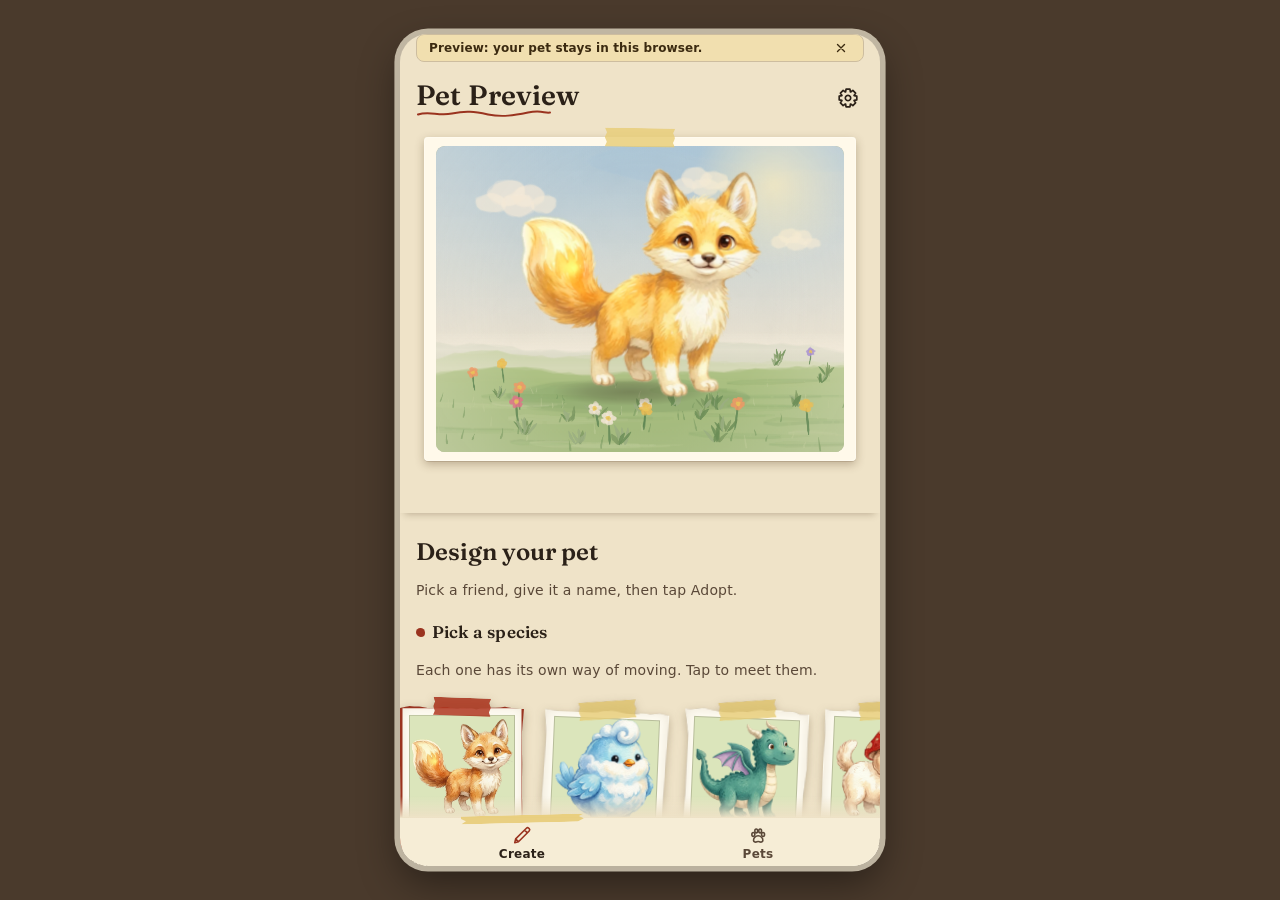
==== commit 02f0ea70: "Update preview (app.a7d957ec.js)" ====
--- a/index.html
+++ b/index.html
@@ -8,7 +8,7 @@
   <meta name="theme-color" content="#fbf8ee" media="(prefers-color-scheme: light)">
   <meta name="theme-color" content="#14150f" media="(prefers-color-scheme: dark)">
   <meta name="color-scheme" content="dark light">
-  <meta name="petpreview-build" content="3cd0bf1234ea">
+  <meta name="petpreview-build" content="c14f93d5bd4f">
   <meta name="mobile-web-app-capable" content="yes">
   <meta name="apple-mobile-web-app-capable" content="yes">
   <meta name="apple-mobile-web-app-title" content="Pet Preview">
@@ -62,7 +62,7 @@
     </form>
   </dialog>
 
-  <script type="module" src="app.339c0296.js"></script>
+  <script type="module" src="app.a7d957ec.js"></script>
   <noscript><p class="noscript">Pet Preview needs JavaScript to run.</p></noscript>
 </body>
 </html>
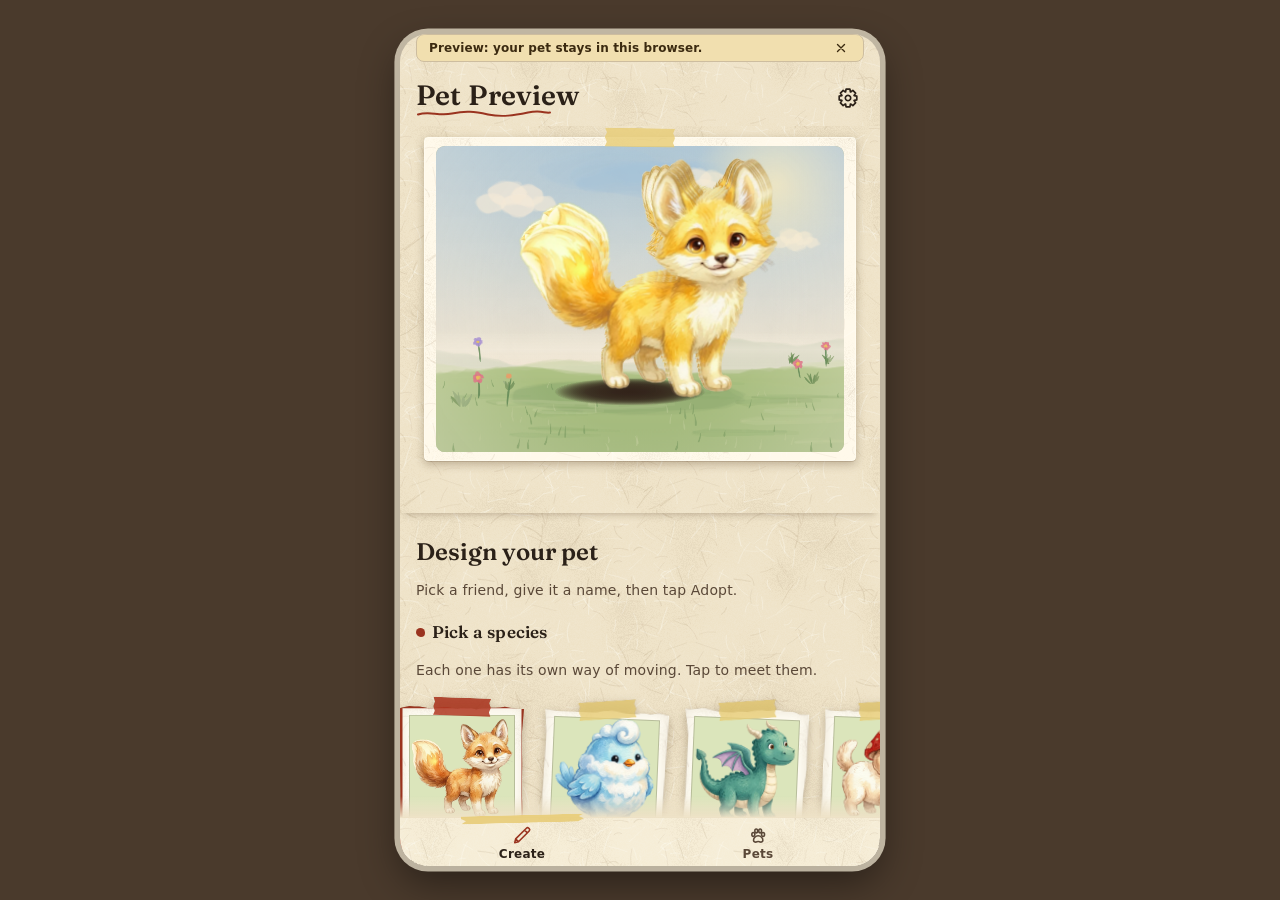
==== commit 6a4c1c34: "Update preview (app.04023c69.js)" ====
--- a/index.html
+++ b/index.html
@@ -8,7 +8,7 @@
   <meta name="theme-color" content="#fbf8ee" media="(prefers-color-scheme: light)">
   <meta name="theme-color" content="#14150f" media="(prefers-color-scheme: dark)">
   <meta name="color-scheme" content="dark light">
-  <meta name="petpreview-build" content="c14f93d5bd4f">
+  <meta name="petpreview-build" content="071b4b648f6c">
   <meta name="mobile-web-app-capable" content="yes">
   <meta name="apple-mobile-web-app-capable" content="yes">
   <meta name="apple-mobile-web-app-title" content="Pet Preview">
@@ -62,7 +62,7 @@
     </form>
   </dialog>
 
-  <script type="module" src="app.a7d957ec.js"></script>
+  <script type="module" src="app.04023c69.js"></script>
   <noscript><p class="noscript">Pet Preview needs JavaScript to run.</p></noscript>
 </body>
 </html>
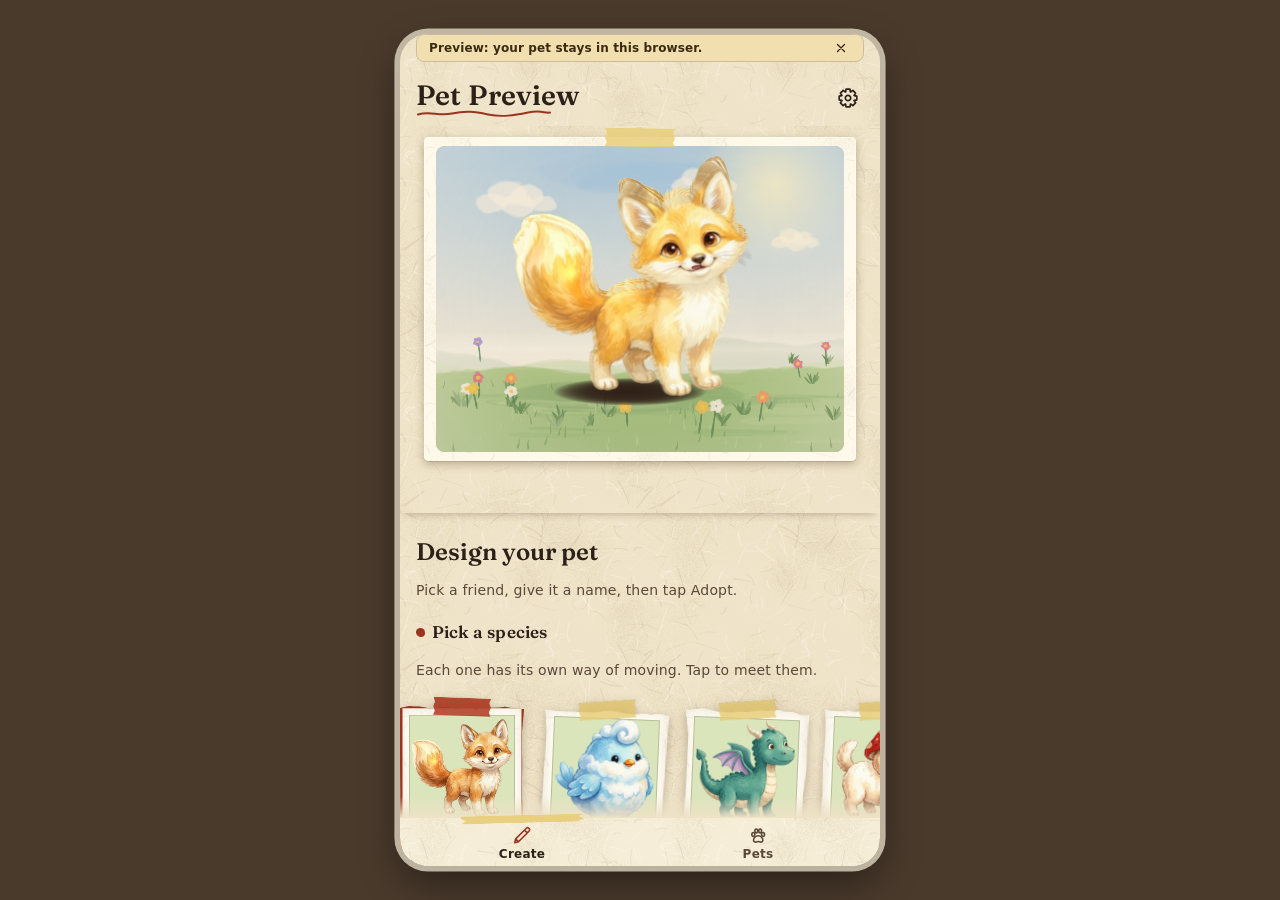
==== commit 3e969591: "Update preview (app.da6a458b.js)" ====
--- a/index.html
+++ b/index.html
@@ -8,7 +8,7 @@
   <meta name="theme-color" content="#fbf8ee" media="(prefers-color-scheme: light)">
   <meta name="theme-color" content="#14150f" media="(prefers-color-scheme: dark)">
   <meta name="color-scheme" content="dark light">
-  <meta name="petpreview-build" content="071b4b648f6c">
+  <meta name="petpreview-build" content="7f710dbd6ab6">
   <meta name="mobile-web-app-capable" content="yes">
   <meta name="apple-mobile-web-app-capable" content="yes">
   <meta name="apple-mobile-web-app-title" content="Pet Preview">
@@ -16,7 +16,7 @@
   <link rel="manifest" href="manifest.webmanifest">
   <link rel="icon" type="image/png" sizes="192x192" href="icons/icon-192.png">
   <link rel="apple-touch-icon" sizes="180x180" href="icons/apple-touch-icon.png">
-  <link rel="stylesheet" href="styles.7ac10f6b.css">
+  <link rel="stylesheet" href="styles.416e0ade.css">
   <meta name="robots" content="noindex, nofollow">
 </head>
 <body>
@@ -62,7 +62,7 @@
     </form>
   </dialog>
 
-  <script type="module" src="app.04023c69.js"></script>
+  <script type="module" src="app.da6a458b.js"></script>
   <noscript><p class="noscript">Pet Preview needs JavaScript to run.</p></noscript>
 </body>
 </html>
--- a/styles.416e0ade.css
+++ b/styles.416e0ade.css
@@ -0,0 +1,1014 @@
+/* Pet Preview shell styles: a hand-made picture book. Paper colours, ink and one vermilion accent; the old Material role names
+   are kept (screens and tests use them) but now hold paper values. System sans for body text and controls so text scaling
+   stays readable; two bundled OFL fonts (see fonts/FONT-LICENSES.txt) for titles and notes. No external requests.
+   Sizes are in rem so text scaling works. The paper layer itself (tiles, torn edges, tabs) is in paper.css. */
+@font-face { font-family: "Fraunces"; font-style: normal; font-weight: 600; font-display: swap; src: url("fonts/fraunces-latin-600-normal.woff2") format("woff2"); }
+@font-face { font-family: "Caveat"; font-style: normal; font-weight: 600; font-display: swap; src: url("fonts/caveat-latin-600-normal.woff2") format("woff2"); }
+:root {
+  /* Light paper: warm page paper, brighter card paper, brown-black ink, one vermilion accent. Every text pair is checked in paper.css's header. */
+  --md-primary: #9a331f;
+  --md-on-primary: #fff7e8;
+  --md-primary-container: #dbe5bb;
+  --md-on-primary-container: #1f2d10;
+  --md-secondary-container: #f1dfaf;
+  --md-on-secondary-container: #3b2a10;
+  --md-tertiary: #2f5a54;
+  --md-tertiary-container: #cfe3d6;
+  --md-on-tertiary-container: #0f2a26;
+  --md-surface: #efe3c8;
+  --md-surface-container-low: #f6edd6;
+  --md-surface-container: #fbf4e2;
+  --md-surface-container-high: #fff9ea;
+  --md-on-surface: #2b2118;
+  --md-on-surface-variant: #5a4838;
+  --md-outline: #8a7560;
+  --md-outline-variant: #cdbd9f;
+  --md-error: #a3261b;
+  --md-inverse-surface: #3a2e24;
+  --md-inverse-on-surface: #f7ecd6;
+  --md-scrim: rgba(36, 24, 12, 0.55);
+  --paper-tex: var(--paper-tex-light, none);
+  --paper-shade: rgba(120, 85, 45, 0.16);
+  --paper-rim: rgba(255, 252, 240, 0.75);
+  --lift: rgba(70, 45, 20, 0.30);
+  --cover: #4a3a2c;
+  --on-cover: #f3e6cc;
+  --font-title: "Fraunces", "Iowan Old Style", "Palatino Linotype", Palatino, Georgia, serif;
+  --font-hand: "Caveat", "Segoe Print", "Bradley Hand", "Comic Sans MS", cursive;
+  /* Shape, motion, layout */
+  --md-shape-card: 1rem;
+  --md-shape-large: 1.75rem;
+  --md-ease: cubic-bezier(0.2, 0, 0, 1);
+  --md-dur: 200ms;
+  --nav-h: calc(5rem + env(safe-area-inset-bottom, 0px));
+  --gutter: 1rem;
+  --tf-bg: var(--md-surface-container);
+  /* Old names, kept as aliases */
+  --bg: var(--md-surface);
+  --frame: var(--md-surface);
+  --ink: var(--md-on-surface);
+  --muted: var(--md-on-surface-variant);
+  --accent: var(--md-primary);
+  --accent-ink: var(--md-on-primary);
+  --line: var(--md-outline-variant);
+  color-scheme: light dark;
+}
+@media (prefers-color-scheme: dark) {
+  :root {
+    /* Night paper: deep indigo-brown paper, warm cream ink. */
+    --md-primary: #f2906e;
+    --md-on-primary: #2d1308;
+    --md-primary-container: #38432c;
+    --md-on-primary-container: #dfe8c2;
+    --md-secondary-container: #4a3b2a;
+    --md-on-secondary-container: #f3e3c3;
+    --md-tertiary: #9fd0c8;
+    --md-tertiary-container: #1e4742;
+    --md-on-tertiary-container: #c9ece6;
+    --md-surface: #241c28;
+    --md-surface-container-low: #2a2230;
+    --md-surface-container: #2f2634;
+    --md-surface-container-high: #382e3d;
+    --md-on-surface: #f3e6cc;
+    --md-on-surface-variant: #d3c3a8;
+    --md-outline: #a08f78;
+    --md-outline-variant: #5b4d5e;
+    --md-error: #ffb4ab;
+    --md-inverse-surface: #f3e6cc;
+    --md-inverse-on-surface: #2c2230;
+    --md-scrim: rgba(8, 4, 14, 0.68);
+    --paper-tex: var(--paper-tex-dark, none);
+    --paper-shade: rgba(0, 0, 0, 0.22);
+    --paper-rim: rgba(255, 232, 190, 0.14);
+    --lift: rgba(0, 0, 0, 0.5);
+    --cover: #15111a;
+    --on-cover: #f3e6cc;
+  }
+}
+
+
+* { box-sizing: border-box; }
+html { -webkit-text-size-adjust: 100%; text-size-adjust: 100%; font-size: 100%; }
+body {
+  margin: 0; min-height: 100vh; min-height: 100dvh;
+  background: var(--bg); color: var(--md-on-surface);
+  font-family: system-ui, -apple-system, "Segoe UI", Roboto, "Helvetica Neue", Arial, sans-serif;
+  font-size: 1rem; line-height: 1.5; letter-spacing: 0.01em;
+  display: flex; justify-content: center;
+}
+[hidden] { display: none !important; }
+
+/* Frame: one column on a phone, a rounded card on a wide screen */
+.frame {
+  width: 100%; max-width: 30rem; min-height: 100vh; min-height: 100dvh;
+  display: flex; flex-direction: column;
+  background: var(--md-surface); overflow-x: clip;
+  padding: env(safe-area-inset-top) env(safe-area-inset-right) 0 env(safe-area-inset-left);
+}
+@media (min-width: 40rem) {
+  body { align-items: center; padding: 1rem; }
+  .frame { min-height: 0; height: min(52rem, 94vh); border-radius: var(--md-shape-large); overflow: hidden; border: 1px solid var(--md-outline-variant); }
+}
+
+/* Top app bar */
+.bar { display: flex; align-items: center; justify-content: space-between; gap: 0.5rem; min-height: 4rem; padding: 0.25rem 0.5rem 0.25rem var(--gutter); background: var(--md-surface); }
+.bar-actions { display: flex; align-items: center; gap: 0.25rem; }
+h1 { margin: 0; font-size: 1.375rem; line-height: 1.75rem; font-weight: 500; letter-spacing: 0; }
+h2 { margin: 0 0 0.5rem; font-size: 1.375rem; line-height: 1.75rem; font-weight: 500; letter-spacing: 0; }
+h3 { margin: 0; font-size: 1rem; line-height: 1.5rem; font-weight: 500; }
+.icon-btn {
+  position: relative; display: inline-flex; align-items: center; justify-content: center; flex: none;
+  width: 3rem; height: 3rem; padding: 0; border: 0; border-radius: 50%; cursor: pointer;
+  background: transparent; color: var(--md-on-surface-variant); font: inherit;
+  transition: background-color var(--md-dur) var(--md-ease);
+}
+.icon-btn:hover { background: color-mix(in srgb, var(--md-on-surface) 8%, transparent); }
+.icon-btn:active { background: color-mix(in srgb, var(--md-on-surface) 12%, transparent); }
+.icon-btn[aria-current="page"] { background: var(--md-secondary-container); color: var(--md-on-secondary-container); }
+.icon { flex: none; display: block; }
+
+.stage { flex: 1; display: flex; flex-direction: column; align-items: center; justify-content: center; text-align: center; gap: 0.5rem; padding: 1rem 0; }
+.pet { width: min(70vw, 16rem); height: auto; }
+.bob { animation: bob 3s ease-in-out infinite; transform-origin: 100px 170px; }
+@keyframes bob { 50% { transform: translateY(-5px); } }
+.engine-note, .sync-line, .small { color: var(--md-on-surface-variant); font-size: 0.875rem; line-height: 1.25rem; margin: 0; }
+
+/* Buttons: .btn is outlined; .primary is filled; .tonal is filled tonal; .ghost is text */
+.btn {
+  display: inline-flex; align-items: center; justify-content: center; gap: 0.5rem;
+  font: inherit; font-size: 0.875rem; font-weight: 500; letter-spacing: 0.01em; line-height: 1.25rem;
+  min-height: 3rem; padding: 0.5rem 1.5rem; border-radius: 999px; text-decoration: none;
+  border: 1px solid var(--md-outline); background: transparent; color: var(--md-primary); cursor: pointer;
+  transition: background-color var(--md-dur) var(--md-ease), box-shadow var(--md-dur) var(--md-ease);
+}
+.btn:hover { box-shadow: inset 0 0 0 100vmax color-mix(in srgb, currentColor 8%, transparent); }
+.btn:active { box-shadow: inset 0 0 0 100vmax color-mix(in srgb, currentColor 12%, transparent); }
+.btn.primary { background: var(--md-primary); color: var(--md-on-primary); border-color: transparent; }
+.btn.tonal { background: var(--md-secondary-container); color: var(--md-on-secondary-container); border-color: transparent; }
+.btn.ghost { border-color: transparent; padding-inline: 0.75rem; }
+.btn[hidden] { display: none; }
+.btn:disabled { opacity: 0.38; cursor: default; box-shadow: none; }
+.btn .icon { width: 1.125rem; height: 1.125rem; }
+:focus-visible { outline: 3px solid var(--md-primary); outline-offset: 2px; }
+.skip { position: absolute; left: -999px; top: 0; background: var(--md-primary); color: var(--md-on-primary); padding: 0.5rem 1rem; z-index: 50; border-radius: 0 0 0.75rem 0; }
+.skip:focus { left: 0; top: 0; }
+
+/* Cards */
+.card { border: 0; border-radius: var(--md-shape-card); padding: 1rem; margin: 0.5rem 0; background: var(--md-surface-container); --tf-bg: var(--md-surface-container); }
+.card p { margin: 0 0 0.5rem; }
+.card .row, .panel .row { display: flex; flex-wrap: wrap; gap: 0.5rem; }
+.steps { padding-left: 1.25rem; margin: 0.25rem 0 0.75rem; }
+.steps li { margin-bottom: 0.5rem; }
+.steps svg { width: 1.5rem; height: 1.5rem; vertical-align: middle; margin: 0 0.25rem; }
+.card.overlay { position: fixed; left: 0.75rem; right: 0.75rem; bottom: calc(var(--nav-h) + 0.5rem); max-width: 28rem; margin: 0 auto; z-index: 20; background: var(--md-surface-container-high); box-shadow: 0 0.25rem 1.5rem rgba(0, 0, 0, 0.3); }
+.claim { font-size: 0.95rem; }
+.noscript { padding: 1rem; }
+
+/* Dialog as a 28px sheet */
+dialog { max-width: min(28rem, calc(100vw - 2rem)); width: 100%; border: 0; border-radius: var(--md-shape-large); background: var(--md-surface-container-high); color: var(--md-on-surface); padding: 0; --tf-bg: var(--md-surface-container-high); }
+dialog::backdrop { background: var(--md-scrim); }
+.panel { padding: 1.5rem; }
+.panel h2 { margin-bottom: 1rem; font-size: 1.5rem; line-height: 2rem; font-weight: 400; }
+.panel .row { justify-content: flex-end; margin-top: 1rem; }
+.facts { display: grid; grid-template-columns: max-content 1fr; gap: 0.25rem 1rem; margin: 0 0 0.75rem; }
+.facts dt { color: var(--md-on-surface-variant); }
+.facts dd { margin: 0; overflow-wrap: anywhere; }
+
+
+@media (prefers-reduced-motion: reduce) {
+  *, *::before, *::after { animation: none !important; transition: none !important; scroll-behavior: auto !important; }
+}
+
+/* A phone held sideways: the app uses the whole screen (not the desktop card), with slimmer bars. */
+@media (orientation: landscape) and (max-height: 40rem) {
+  :root { --nav-h: calc(3.75rem + env(safe-area-inset-bottom, 0px)); }
+  body { padding: 0; align-items: stretch; }
+  .frame { max-width: none; height: 100dvh; min-height: 0; border: 0; border-radius: 0; }
+  .bar { min-height: 3rem; }
+}
+
+/* Game layer styles (Material 3). Appended to the shell stylesheet by the web build; tokens come from there.
+   Sizes are in rem so text scaling works. Elevation is by tone (surface container levels), not heavy shadows. */
+.game { width: 100%; display: flex; flex-direction: column; gap: 0.5rem; }
+.game > .stage-wrap, .game > .screen, .game > .sync-bar { padding-inline: var(--gutter); }
+
+/* Pet stage: a large 28px card */
+.stage-wrap { position: sticky; top: 0; z-index: 5; width: 100%; background: var(--md-surface); padding-top: 0.25rem; padding-bottom: 0.5rem; }
+.stage-wrap[hidden] { display: none; }
+.stage-box { position: relative; width: min(100%, calc(36vh * 4 / 3)); margin-inline: auto; aspect-ratio: 4 / 3; max-height: 36vh; display: flex; justify-content: center; border-radius: var(--md-shape-large); overflow: hidden; background: var(--md-primary-container); }
+/* The drawing buffer is 4:3, so the picture is always 4:3 and fits INSIDE the mat: it takes the mat's inner height and
+   its width follows, so a shrunk or height-capped stage box gives a wider mat at the sides instead of a squashed
+   picture or one sticking out at the top and bottom (seen on a 360x687 phone). */
+.stage-box > .pet-canvas { height: 100%; width: auto; max-width: 100%; aspect-ratio: 4 / 3; align-self: center; margin: auto; min-height: 0; }
+.pet-canvas { width: 100%; height: 100%; max-width: 100%; border: 0; border-radius: var(--md-shape-large); background: var(--md-primary-container); touch-action: none; }
+.restoring { position: absolute; inset: 0; display: flex; align-items: center; justify-content: center; background: var(--md-scrim); color: #fff; font-weight: 500; border-radius: var(--md-shape-large); }
+.restoring[hidden] { display: none; }
+
+/* Toast: a snackbar above the bottom bar. It never takes a click. */
+.toast { position: fixed; left: 50%; bottom: calc(var(--nav-h) + 0.75rem); transform: translateX(-50%); z-index: 30; margin: 0; width: max-content; max-width: min(26rem, calc(100vw - 2rem)); padding: 0; border-radius: 0.75rem; background: var(--md-inverse-surface); color: var(--md-inverse-on-surface); font-size: 0.875rem; line-height: 1.25rem; font-weight: 500; text-align: left; pointer-events: none; }
+.toast:not(:empty) { padding: 0.75rem 1rem; animation: fade-in var(--md-dur) var(--md-ease); }
+.sync-bar { display: flex; flex-direction: column; gap: 0.25rem; }
+.sync-status { margin: 0; color: var(--md-on-surface-variant); font-size: 0.75rem; line-height: 1rem; }
+
+/* Screens */
+.screen { display: flex; flex-direction: column; gap: 0.75rem; padding-top: 0.25rem; padding-bottom: 1rem; --tf-bg: var(--md-surface); }
+.creator, .care, .walk, .journal, .bag, .pets, .settings { display: flex; flex-direction: column; gap: 0.75rem; }
+.screen > * { animation: fade-in var(--md-dur) var(--md-ease); }
+@keyframes fade-in { from { opacity: 0; } to { opacity: 1; } }
+.screen h2 { margin: 0.25rem 0 0; }
+.screen h3 { margin: 0.5rem 0 0.25rem; }
+.section-label { margin: 0.75rem 0 0.25rem; font-size: 0.875rem; font-weight: 500; letter-spacing: 0.04em; color: var(--md-primary); }
+.screen p { margin: 0; }
+.hint, .seed { color: var(--md-on-surface-variant); font-size: 0.875rem; }
+.coat-status, .form-message, .hint-line, .state-line { margin: 0; min-height: 0; font-size: 0.875rem; color: var(--md-on-surface-variant); }
+.hint-line:not(:empty), .state-line:not(:empty) { padding: 0.25rem 0; }
+.form-message:not(:empty) { padding-bottom: 0.5rem; text-align: center; }
+.row { display: flex; flex-wrap: wrap; gap: 0.5rem; }
+.reduce-motion *, .reduce-motion *::before, .reduce-motion *::after { animation: none !important; transition: none !important; }
+
+/* Bottom navigation bar */
+.navbar { position: sticky; bottom: 0; z-index: 6; display: flex; align-items: stretch; height: var(--nav-h); padding: 0.75rem 0.5rem calc(0.75rem + env(safe-area-inset-bottom, 0px)); margin-top: 0.5rem; background: var(--md-surface-container); border-top: 1px solid color-mix(in srgb, var(--md-outline-variant) 50%, transparent); gap: 0.25rem; }
+.nav-item { flex: 1 1 0; min-width: 0; display: flex; flex-direction: column; align-items: center; justify-content: flex-start; gap: 0.25rem; padding: 0; border: 0; background: transparent; color: var(--md-on-surface-variant); font: inherit; font-size: 0.75rem; line-height: 1rem; font-weight: 500; letter-spacing: 0.04em; cursor: pointer; }
+.nav-pill { display: flex; align-items: center; justify-content: center; width: min(4rem, 100%); height: 2rem; border-radius: 1rem; transition: background-color var(--md-dur) var(--md-ease); }
+.nav-item:hover .nav-pill { background: color-mix(in srgb, var(--md-on-surface) 8%, transparent); }
+.nav-item[aria-current="page"] { color: var(--md-on-surface); }
+.nav-item[aria-current="page"] .nav-pill { background: var(--md-secondary-container); color: var(--md-on-secondary-container); }
+.nav-label { max-width: 100%; overflow: hidden; text-overflow: ellipsis; white-space: nowrap; }
+
+/* Fields: outlined text fields, selects and sliders */
+.field { display: grid; gap: 0.25rem; margin: 0; }
+.field label { font-size: 0.875rem; font-weight: 500; color: var(--md-on-surface-variant); }
+.field.tf { position: relative; margin-top: 0.5rem; }
+.field.tf label { position: absolute; z-index: 1; top: 0; left: 0.75rem; transform: translateY(-50%); padding: 0 0.25rem; font-size: 0.75rem; line-height: 1rem; background: var(--tf-bg); pointer-events: none; }
+.field input[type="text"], .field input[type="email"], .field select {
+  width: 100%; min-height: 3.5rem; font: inherit; padding: 0.5rem 1rem; border-radius: 0.75rem;
+  border: 1px solid var(--md-outline); background: transparent; color: var(--md-on-surface);
+}
+.field input[type="text"]:focus, .field input[type="email"]:focus, .field select:focus { border-color: var(--md-primary); box-shadow: 0 0 0 1px var(--md-primary); outline: none; }
+.field:focus-within label { color: var(--md-primary); }
+.field select { appearance: none; -webkit-appearance: none; padding-right: 2.5rem; background-image: linear-gradient(45deg, transparent 50%, currentColor 50%), linear-gradient(135deg, currentColor 50%, transparent 50%); background-position: calc(100% - 1.25rem) 50%, calc(100% - 0.9rem) 50%; background-size: 0.4rem 0.4rem; background-repeat: no-repeat; }
+.field select option { background: var(--md-surface-container-high); color: var(--md-on-surface); }
+.field input[type="color"] { width: 3.5rem; height: 3rem; padding: 0.125rem; border: 1px solid var(--md-outline); border-radius: 0.75rem; background: transparent; cursor: pointer; }
+.field .hint { margin-left: 1rem; }
+input[type="range"] { --pct: 50%; -webkit-appearance: none; appearance: none; width: 100%; height: 2.75rem; margin: 0; background: transparent; cursor: pointer; }
+input[type="range"]::-webkit-slider-runnable-track { height: 0.25rem; border-radius: 0.125rem; background: linear-gradient(to right, var(--md-primary) var(--pct), var(--md-secondary-container) var(--pct)); }
+input[type="range"]::-webkit-slider-thumb { -webkit-appearance: none; appearance: none; width: 1.25rem; height: 1.25rem; margin-top: -0.5rem; border-radius: 50%; border: 0; background: var(--md-primary); transition: box-shadow var(--md-dur) var(--md-ease); }
+input[type="range"]::-moz-range-track { height: 0.25rem; border-radius: 0.125rem; background: var(--md-secondary-container); }
+input[type="range"]::-moz-range-progress { height: 0.25rem; border-radius: 0.125rem; background: var(--md-primary); }
+input[type="range"]::-moz-range-thumb { width: 1.25rem; height: 1.25rem; border-radius: 50%; border: 0; background: var(--md-primary); }
+input[type="range"]:hover::-webkit-slider-thumb { box-shadow: 0 0 0 0.5rem color-mix(in srgb, var(--md-primary) 12%, transparent); }
+input[type="range"]:focus-visible { outline: none; }
+input[type="range"]:focus-visible::-webkit-slider-thumb { box-shadow: 0 0 0 0.5rem color-mix(in srgb, var(--md-primary) 24%, transparent); }
+progress { -webkit-appearance: none; appearance: none; width: 100%; height: 0.25rem; border: 0; border-radius: 0.125rem; background: var(--md-secondary-container); overflow: hidden; }
+progress::-webkit-progress-bar { background: var(--md-secondary-container); }
+progress::-webkit-progress-value { background: var(--md-primary); border-radius: 0.125rem; }
+progress::-moz-progress-bar { background: var(--md-primary); }
+.coat-row { display: grid; gap: 0.5rem; }
+
+/* Segmented buttons: aria-pressed marks the chosen one */
+.seg { display: flex; border: 1px solid var(--md-outline); border-radius: 999px; overflow: hidden; }
+.seg .btn { flex: 1 1 0; min-width: 0; min-height: 2.75rem; padding: 0.25rem 0.5rem; border: 0; border-radius: 0; color: var(--md-on-surface); }
+.seg .btn + .btn { border-left: 1px solid var(--md-outline); }
+.seg .btn[aria-pressed="true"], .seg .btn:active { background: var(--md-secondary-container); color: var(--md-on-secondary-container); }
+.btn[aria-pressed="true"]::before { content: "\2713"; font-weight: 700; }
+.row .btn[aria-pressed] { min-height: 2.75rem; padding: 0.25rem 1rem; border-radius: 0.5rem; color: var(--md-on-surface-variant); }
+.row .btn[aria-pressed="true"] { background: var(--md-secondary-container); color: var(--md-on-secondary-container); border-color: transparent; }
+
+/* Chips (assist chips with a count badge) */
+.chips { display: flex; flex-wrap: wrap; gap: 0.5rem; }
+.chip { display: inline-flex; align-items: center; gap: 0.5rem; min-height: 2.75rem; padding: 0.25rem 0.5rem 0.25rem 1rem; border-radius: 999px; border: 1px solid var(--md-outline); background: transparent; color: var(--md-on-surface); font: inherit; font-size: 0.875rem; font-weight: 500; cursor: pointer; transition: background-color var(--md-dur) var(--md-ease), opacity var(--md-dur) var(--md-ease); }
+.chip:hover { box-shadow: inset 0 0 0 100vmax color-mix(in srgb, currentColor 8%, transparent); }
+.chip .count { display: inline-flex; align-items: center; justify-content: center; min-width: 1.5rem; height: 1.5rem; padding: 0 0.375rem; border-radius: 999px; background: var(--md-primary-container); color: var(--md-on-primary-container); font-size: 0.75rem; }
+.chip[data-empty="true"] { opacity: 0.5; }
+
+/* Expandable sections as cards */
+.sect { border-radius: var(--md-shape-card); background: var(--md-surface-container); --tf-bg: var(--md-surface-container); }
+.sect > summary { display: flex; align-items: center; justify-content: space-between; gap: 0.5rem; min-height: 3.5rem; padding: 0 1rem; cursor: pointer; list-style: none; border-radius: var(--md-shape-card); font-size: 1rem; font-weight: 500; }
+.sect > summary::-webkit-details-marker { display: none; }
+.sect > summary::after { content: ""; flex: none; width: 0.55rem; height: 0.55rem; margin-right: 0.25rem; border-right: 2px solid var(--md-on-surface-variant); border-bottom: 2px solid var(--md-on-surface-variant); transform: rotate(45deg); transition: transform var(--md-dur) var(--md-ease); }
+.sect[open] > summary::after { transform: rotate(-135deg) translate(-2px, -2px); }
+.sect > summary:hover { background: color-mix(in srgb, var(--md-on-surface) 6%, transparent); }
+.sect-body { display: grid; gap: 0.75rem; padding: 0.25rem 1rem 1rem; }
+.sect.nested { background: var(--md-surface-container-high); --tf-bg: var(--md-surface-container-high); border-radius: 0.75rem; }
+.sect.nested > summary { min-height: 3rem; font-size: 0.875rem; }
+.seed-row { display: flex; align-items: center; flex-wrap: wrap; gap: 0.5rem; font-size: 0.875rem; color: var(--md-on-surface-variant); }
+.name-card { padding: 0.75rem 1rem 0.5rem; border-radius: var(--md-shape-card); background: var(--md-surface-container); --tf-bg: var(--md-surface-container); }
+
+/* Colour swatches */
+.swatches { display: grid; grid-template-columns: repeat(3, 1fr); gap: 0.75rem 0.5rem; }
+.swatch { display: flex; flex-direction: column; align-items: center; gap: 0.25rem; padding: 0.25rem; border: 0; border-radius: 0.75rem; background: transparent; color: var(--md-on-surface-variant); font: inherit; font-size: 0.75rem; cursor: pointer; }
+.swatch-dot { position: relative; display: block; width: 3rem; height: 3rem; border-radius: 50%; border: 1px solid var(--md-outline-variant); transition: box-shadow var(--md-dur) var(--md-ease); }
+.swatch:hover .swatch-dot { box-shadow: 0 0 0 0.25rem color-mix(in srgb, var(--md-primary) 12%, transparent); }
+.swatch[aria-pressed="true"] { color: var(--md-on-surface); }
+.swatch[aria-pressed="true"] .swatch-dot { box-shadow: 0 0 0 3px var(--md-surface-container), 0 0 0 5px var(--md-primary); }
+.swatch[aria-pressed="true"] .swatch-dot::after { content: "\2713"; position: absolute; right: -0.25rem; bottom: -0.25rem; display: flex; align-items: center; justify-content: center; width: 1.375rem; height: 1.375rem; border-radius: 50%; background: var(--md-primary); color: var(--md-on-primary); font-size: 0.8rem; font-weight: 700; }
+
+/* Starter pet carousel */
+.carousel { display: flex; gap: 0.75rem; margin-inline: calc(var(--gutter) * -1); padding: 0.25rem var(--gutter) 0.5rem; overflow-x: auto; scroll-snap-type: x proximity; scrollbar-width: thin; }
+.starter { flex: none; scroll-snap-align: start; display: flex; flex-direction: column; align-items: center; gap: 0.125rem; width: 7.25rem; padding: 0.75rem 0.5rem; border: 1px solid transparent; border-radius: var(--md-shape-card); background: var(--md-surface-container); color: var(--md-on-surface); font: inherit; text-align: center; cursor: pointer; transition: background-color var(--md-dur) var(--md-ease), border-color var(--md-dur) var(--md-ease); }
+.starter:hover { background: var(--md-surface-container-high); }
+.starter[aria-pressed="true"] { background: var(--md-primary-container); color: var(--md-on-primary-container); border-color: var(--md-primary); }
+.starter .avatar { margin-bottom: 0.25rem; }
+.starter-name { font-size: 0.875rem; font-weight: 500; line-height: 1.25rem; }
+.starter-style { font-size: 0.75rem; line-height: 1rem; color: var(--md-on-surface-variant); }
+.starter[aria-pressed="true"] .starter-style { color: inherit; }
+
+/* Sticky Adopt bar, sitting just above the bottom navigation bar */
+.adopt-bar { position: sticky; bottom: var(--nav-h); z-index: 4; padding: 0.5rem 0 0.75rem; background: linear-gradient(to bottom, transparent, var(--md-surface) 0.75rem); }
+.adopt-bar .btn { width: 100%; min-height: 3rem; font-size: 1rem; }
+
+/* Care */
+.needs { list-style: none; margin: 0; padding: 0; display: grid; grid-template-columns: repeat(auto-fit, minmax(9.5rem, 1fr)); gap: 0.5rem; }
+.need { display: grid; grid-template-columns: auto 1fr; align-items: center; gap: 0.25rem 0.625rem; padding: 0.75rem; border-radius: var(--md-shape-card); background: var(--md-secondary-container); color: var(--md-on-secondary-container); }
+.need[data-need="bond"] { grid-column: 1 / -1; background: var(--md-primary-container); color: var(--md-on-primary-container); }
+.need-icon { display: flex; align-items: center; justify-content: center; width: 2.25rem; height: 2.25rem; border-radius: 50%; background: color-mix(in srgb, currentColor 12%, transparent); }
+.need-text { display: flex; flex-direction: column; min-width: 0; }
+.need-label { font-size: 0.75rem; line-height: 1rem; font-weight: 500; letter-spacing: 0.04em; opacity: 0.8; }
+.need-word { font-size: 0.9375rem; line-height: 1.25rem; font-weight: 500; overflow-wrap: anywhere; }
+.need-bar { grid-column: 1 / -1; display: block; height: 0.25rem; margin-top: 0.25rem; border-radius: 0.125rem; background: color-mix(in srgb, currentColor 16%, transparent); overflow: hidden; }
+.need-fill { display: block; height: 100%; border-radius: 0.125rem; background: var(--md-primary); transition: width var(--md-dur) var(--md-ease); }
+.need[data-band="low"] .need-fill { background: var(--md-tertiary); }
+.need[data-need="bond"] .need-fill { background: var(--md-on-primary-container); }
+.quick-row { display: flex; gap: 0.5rem; }
+.quick-row .btn { flex: 1 1 0; min-width: 0; padding-inline: 0.5rem; }
+.quick-row .btn[hidden] { display: none; }
+
+/* Walk, journal, bag and pets */
+fieldset { border: 0; margin: 0; padding: 0; min-width: 0; display: grid; gap: 0.5rem; }
+legend { padding: 0; margin-bottom: 0.25rem; font-size: 0.875rem; font-weight: 500; letter-spacing: 0.04em; color: var(--md-primary); }
+.walk-view { display: flex; flex-direction: column; gap: 0.75rem; }
+.stamps, .treat-list, .profile-list { list-style: none; padding: 0; margin: 0 0 0.5rem; display: grid; grid-template-columns: repeat(auto-fit, minmax(9rem, 1fr)); gap: 0.5rem; }
+.stamp { padding: 0.625rem 0.75rem; border-radius: var(--md-shape-card); background: var(--md-secondary-container); color: var(--md-on-secondary-container); font-size: 0.875rem; }
+.stamp[data-have="false"] { background: transparent; color: var(--md-on-surface-variant); border: 1px dashed var(--md-outline-variant); }
+.treat, .profile { display: flex; flex-wrap: wrap; align-items: center; gap: 0.5rem; padding: 0.75rem 1rem; border-radius: var(--md-shape-card); background: var(--md-surface-container); }
+.treat-name, .profile-name { font-weight: 500; flex: 1; }
+.treat-count { color: var(--md-on-surface-variant); font-size: 0.875rem; }
+.finds ul { margin: 0; padding-left: 1.25rem; }
+.game-error { padding: 1rem; }
+.settings .facts { grid-template-columns: 1fr; padding: 1rem; border-radius: var(--md-shape-card); background: var(--md-surface-container); }
+.settings .facts dd { margin-bottom: 0.5rem; }
+.settings .facts dd:last-child { margin-bottom: 0; }
+.account, .continue, .moved { display: flex; flex-direction: column; gap: 0.75rem; }
+.account-pets { list-style: none; margin: 0; padding: 0; display: grid; gap: 0.5rem; }
+.email-code { display: grid; gap: 0.75rem; }
+.stage.game-main { justify-content: flex-start; align-items: stretch; text-align: left; padding: 0; gap: 0; }
+/* On a phone the page itself scrolls (so the sticky pet and bars stay in view); in the framed desktop layout the frame is a fixed height, so main scrolls. */
+@media (min-width: 40rem) { .stage.game-main { overflow-y: auto; min-height: 0; } }
+#game-root { width: 100%; }
+.sync-line { padding: 0 var(--gutter); }
+/* Keep focused controls clear of the sticky pet stage and the bottom bar when the browser scrolls them into view. */
+html { scroll-padding-bottom: calc(var(--nav-h) + 4.5rem); }
+html[data-stage][data-stage] { scroll-padding-top: calc(min(36vh, 22.5rem) + 1rem); }
+.stage.game-main { scroll-padding-bottom: calc(var(--nav-h) + 4.5rem); scroll-padding-top: calc(min(36vh, 22.5rem) + 1rem); }
+
+/* ---- real walk: the camera or AR view (src/ui/realwalk.js). Works upright and sideways. ---- */
+.rw-layer { position: fixed; inset: 0; z-index: 50; background: #000; overflow: hidden; color: var(--md-on-surface); }
+.rw-layer[hidden] { display: none; }
+.rw-layer[data-view="xr"] { background: transparent; }
+.rw-cam { position: absolute; inset: 0; width: 100%; height: 100%; object-fit: cover; }
+.rw-pet { position: absolute; left: 50%; bottom: calc(var(--rw-hud-h, 8rem) + max(0.75rem, env(safe-area-inset-bottom)) + 0.5rem); width: min(80vw, 56vh, calc((100dvh - var(--rw-hud-h, 8rem) - 3rem) * 4 / 3)); transform: translateX(-50%); pointer-events: none; }
+.rw-layer[data-view="xr"] .rw-pet { left: 0; top: 0; bottom: auto; width: 10rem; transform: none; }
+.rw-layer[data-view="xr"] .rw-pet[data-rest] { left: 50%; top: auto; bottom: calc(var(--rw-hud-h, 8rem) + max(0.75rem, env(safe-area-inset-bottom)) + 0.5rem); width: min(60vw, 40vh); transform: translateX(-50%); }
+.rw-pet .pet-canvas { display: block; width: 100%; height: auto; aspect-ratio: 4 / 3; background: transparent; box-shadow: none; border-radius: 0; }
+.rw-hud { position: absolute; left: 0.75rem; right: 0.75rem; bottom: max(0.75rem, env(safe-area-inset-bottom)); padding: 0.75rem 1rem; border-radius: var(--md-shape-large); background: color-mix(in srgb, var(--md-surface) 88%, transparent); max-height: 45vh; overflow: auto; }
+.rw-hud p { margin: 0.2rem 0; }
+.rw-hud progress { width: 100%; }
+.rw-hud .real-find:empty { display: none; }
+.real-distance { font-size: 1.25rem; font-weight: 600; }
+/* walk setup: Start sits under the way to walk, so it never needs to stick over the choices below it */
+.game .walk-view > #btn-walk-start { position: static; box-shadow: none; }
+@media (orientation: portrait) { .walk[data-setup] .ww { height: max(9rem, calc(min(34vh, 18rem) - var(--top-extra, 0px))); } } /* a note above the app bar (preview build) takes room: the setup picture gives it up so Start stays on screen */
+@media (orientation: landscape) {
+  .rw-pet { left: 32%; bottom: 0.5rem; width: min(55vw, 70vh); }
+  .rw-hud { left: auto; top: max(0.75rem, env(safe-area-inset-top)); bottom: max(0.75rem, env(safe-area-inset-bottom)); width: min(22rem, 38vw); max-height: none; }
+}
+html[data-real-walk] body { overflow: hidden; }
+
+/* ---- the game-world walk (src/ui/worldwalk.js): a painted side-on world with the pet canvas standing in it ---- */
+.walk-world { position: relative; margin-inline: calc(-1 * var(--gutter, 1rem)); }
+.walk-world[hidden] { display: none; }
+.ww { position: relative; width: 100%; height: min(56vh, 30rem); min-height: 14rem; overflow: hidden; border-radius: 0; background: var(--md-surface-container); user-select: none; -webkit-user-select: none; }
+.ww > canvas { position: absolute; inset: 0; width: 100%; height: 100%; display: block; }
+.ww-pet { position: absolute; left: 0; top: 0; transform-origin: 50% 90%; pointer-events: none; will-change: transform; }
+.ww-pet .pet-canvas { display: block; width: 100%; height: auto; aspect-ratio: 4 / 3; background: transparent; box-shadow: none; border-radius: 0; }
+.walk-hud { display: grid; gap: 0.35rem; }
+.walk-hud p { margin: 0; }
+.walk-hud progress { width: 100%; }
+@media (min-width: 40rem) { .walk-world { margin-inline: 0; } .ww { border-radius: var(--md-shape-large); } }
+/* Sideways: the world takes the left of the screen at full height, the controls scroll on the right. */
+@media (orientation: landscape) and (max-height: 40rem) {
+  .navbar { padding-block: 0.375rem calc(0.375rem + env(safe-area-inset-bottom, 0px)); margin-top: 0; }
+  .nav-pill { height: 1.75rem; }
+  /* screens with the pet picture: the picture on the left (pinned), the screen on the right */
+  .game[data-stage][data-stage] { display: grid; grid-template-columns: minmax(0, 0.9fr) minmax(0, 1.1fr); column-gap: 0.75rem; align-items: start; }
+  .game[data-stage][data-stage] > .stage-wrap { grid-column: 1; grid-row: 1 / span 3; padding-inline-end: 0; }
+  .game[data-stage][data-stage] > :not(.stage-wrap):not(.navbar) { grid-column: 2; padding-inline-start: 0; }
+  .game > .navbar { grid-column: 1 / -1; }
+  .stage-wrap .stage-box { max-height: calc(100dvh - 4rem - var(--top-extra, 0px) - var(--nav-h) - 2.5rem); width: min(100%, calc((100dvh - 4rem - var(--top-extra, 0px) - var(--nav-h) - 2.5rem) * 4 / 3)); padding: 0.3rem; } /* a thinner mat: in a short window the paper padding would stretch the picture inside */
+  /* the stage sits beside the screen, not above it: scrolling into view must not keep room for a stage on top (paper.css
+     pads by --stage-h), or a short scroller has no room left and cards end up under the tab bar */
+  :root[data-stage][data-stage], :root[data-stage][data-stage] .stage.game-main { scroll-padding-top: 0.5rem; scroll-padding-bottom: calc(var(--nav-h) + 0.5rem); }
+  /* the petting tags sit in a row under the picture, never over the pet */
+  .stage-wrap .stage-tags { position: static; display: flex; flex-wrap: wrap; justify-content: center; gap: 0.5rem; padding: 0.5rem 0 0; pointer-events: auto; }
+  .stage-wrap .stage-tags .btn.tag { position: static; transform: none; opacity: 1; }
+  .stage-wrap[data-tags] .stage-box { max-height: calc(100dvh - 4rem - var(--top-extra, 0px) - var(--nav-h) - 6.5rem); width: min(100%, calc((100dvh - 4rem - var(--top-extra, 0px) - var(--nav-h) - 6.5rem) * 4 / 3)); }
+  /* other screens keep a readable column in the middle */
+  .game:not([data-stage]):not([data-stage]) > .screen > :not(.walk) { max-width: 40rem; margin-inline: auto; }
+  .walk { display: grid; grid-template-columns: minmax(0, 1.6fr) minmax(14rem, 1fr); column-gap: 0.75rem; align-items: start; padding-block: 0.5rem; }
+  .walk > .walk-title { position: absolute; width: 1px; height: 1px; overflow: hidden; clip-path: inset(50%); white-space: nowrap; }
+  .walk-world { grid-column: 1; margin-inline: 0; }
+  .ww { height: calc(100dvh - 4rem - var(--top-extra, 0px) - var(--nav-h) - 1.5rem); min-height: 9rem; border-radius: var(--md-shape-large); }
+  .walk-view { grid-column: 2; max-height: calc(100dvh - 4rem - var(--top-extra, 0px) - var(--nav-h) - 1.5rem); overflow-y: auto; padding-right: 0.25rem; gap: 0.375rem; }
+  #walk-how-to, .walk-view .real-distance { font-size: 1rem; }
+  #walk-how-to { display: none; }
+  .walk-view > #btn-walk-start { position: sticky; bottom: 0; z-index: 1; box-shadow: 0 -0.5rem 0.75rem var(--md-surface); }
+  .walk-view .btn { min-height: 2.75rem; padding-block: 0.25rem; }
+}
+
+/* Pets: each card can carry its own buttons or a question underneath (rename, say goodbye, remove an empty spot, bring back, forget). */
+.pets .profile { flex-wrap: wrap; }
+.pets .profile-actions { flex: 1 1 100%; display: flex; flex-wrap: wrap; gap: 0.5rem; }
+.pets .profile-actions:empty { display: none; }
+.pets .profile-actions .btn { flex: 0 1 auto; }
+.pets .confirm, .pets .rename-form { flex: 1 1 100%; display: flex; flex-direction: column; gap: 0.5rem; }
+.pets .confirm .row, .pets .rename-form .row { display: flex; flex-wrap: wrap; gap: 0.5rem; }
+.pets .profile-empty { color: var(--md-on-surface-variant); }
+.pets .pets-add, .pets .pets-gone { margin-top: 0.5rem; }
+
+/* The picture-book skin. Loaded last (build.mjs appends it after styles.css and game.css), so it re-shapes the components those
+   files define. What it relies on: paper.js sets --paper-tex-light/-dark (a seamless paper tile), --tear-0..7 (torn outlines) and
+   gives each paper-like element data-t and --r. Without that script every rule below still works: the plain colours and rounded
+   corners from styles.css show, only the torn edges and fibres are missing.
+
+   Rules this file keeps:
+   - Text always sits on solid paper colour. The tile is a faint overlay (a few percent), never a picture.
+   - Colour pairs (WCAG AA, both modes) are the tokens in styles.css: ink on page 12.4/13.4, muted ink on card 7.9/8.4, accent on
+     card 6.7/6.2 (accent is #9a331f / #f2906e), cream on accent 6.9/7.4, ink on honey 10.4/8.5, ink on moss 11.1/8.2.
+   - 3 px focus ring, 48 px targets, no horizontal scroll at 360 px. Torn edges are clip-paths on a ::before, so outlines, focus
+     rings and text are never clipped. */
+
+/* ---------- page, frame, the desk around the book ---------- */
+html { background-color: var(--md-surface); }
+body { background-color: var(--cover); }
+.frame {
+  background-color: var(--md-surface); background-image: var(--paper-tex); background-size: 256px 256px;
+}
+@media (min-width: 40rem) {
+  .frame { box-shadow: 0 0 0 0.35rem color-mix(in srgb, var(--md-surface-container-low) 70%, transparent), 0 1rem 2.5rem rgba(0, 0, 0, 0.45); border: 0; }
+}
+.bar { background: none; min-height: 3.75rem; padding-top: 0.5rem; }
+.bar h1 {
+  position: relative; font-family: var(--font-title); font-weight: 600; font-size: 1.75rem; line-height: 2rem; letter-spacing: 0.005em;
+  color: var(--md-on-surface); padding-bottom: 0.35rem; max-width: 100%; overflow-wrap: anywhere; font-variation-settings: "SOFT" 100, "WONK" 1;
+}
+.bar h1::after {
+  content: ""; position: absolute; left: 0; bottom: 0; width: min(100%, 8.5rem); height: 0.4rem; background-color: var(--md-primary);
+  -webkit-mask: url("data:image/svg+xml,%3Csvg xmlns='http://www.w3.org/2000/svg' viewBox='0 0 136 8' preserveAspectRatio='none'%3E%3Cpath d='M2 5 C14 1 22 7 36 4 S58 2 72 5 S98 6 112 3 S128 4 134 3' fill='none' stroke='black' stroke-width='2' stroke-linecap='round'/%3E%3C/svg%3E") no-repeat center / 100% 100%;
+  mask: url("data:image/svg+xml,%3Csvg xmlns='http://www.w3.org/2000/svg' viewBox='0 0 136 8' preserveAspectRatio='none'%3E%3Cpath d='M2 5 C14 1 22 7 36 4 S58 2 72 5 S98 6 112 3 S128 4 134 3' fill='none' stroke='black' stroke-width='2' stroke-linecap='round'/%3E%3C/svg%3E") no-repeat center / 100% 100%;
+}
+.icon-btn { color: var(--md-on-surface); }
+.icon-btn .icon { width: 1.5rem; height: 1.5rem; }
+.icon-btn[aria-current="page"] { background: color-mix(in srgb, var(--md-primary) 16%, transparent); color: var(--md-on-surface); }
+h2, .screen h2 { font-family: var(--font-title); font-weight: 600; font-size: 1.5rem; line-height: 1.9rem; letter-spacing: 0; }
+.screen h3, .section-label, legend {
+  font-family: var(--font-title); font-weight: 600; font-size: 1.0625rem; line-height: 1.5rem; letter-spacing: 0.01em; color: var(--md-on-surface);
+}
+.section-label { margin-top: 0.9rem; }
+.section-label::before, legend::before { content: ""; display: inline-block; width: 0.55rem; height: 0.55rem; margin-right: 0.45rem; border-radius: 48% 52% 46% 54%; background: var(--md-primary); vertical-align: 0.05rem; }
+.small, .hint, .seed, .engine-note { color: var(--md-on-surface-variant); }
+
+/* ---------- paper-like things: a torn ::before under the content, a lift shadow on the element ---------- */
+:is(.paper, .card, .panel, .sect, .name-card, .starter, .stamp, .treat, .profile, .chip, .token, .tag, .nav-item, .sheet-card, .note-btn) {
+  position: relative; isolation: isolate; background: none !important; border: 0 !important; box-shadow: none !important;
+  --paper-bg: var(--md-surface-container);
+  filter: drop-shadow(0 0.5px 0 var(--lift)) drop-shadow(0 0.2rem 0.3rem var(--lift));
+  transform: rotate(calc(var(--r, 0) * var(--tilt, 0) * 1deg));
+}
+:is(.paper, .card, .panel, .sect, .name-card, .starter, .stamp, .treat, .profile, .chip, .token, .tag, .nav-item, .stage-box, .sheet-card, .note-btn)::before {
+  content: ""; position: absolute; inset: 0; z-index: -1; pointer-events: none;
+  background-color: var(--paper-bg); background-image: var(--paper-tex); background-size: 256px 256px;
+  border-radius: 0.9rem; clip-path: var(--tear, none);
+  box-shadow: inset 0 0 0 1px var(--paper-rim), inset 0 0 0.8rem var(--paper-shade);
+}
+[data-t]::before { border-radius: 0; }
+[data-t="0"] { --tear: var(--tear-0); } [data-t="1"] { --tear: var(--tear-1); } [data-t="2"] { --tear: var(--tear-2); } [data-t="3"] { --tear: var(--tear-3); }
+[data-t="4"] { --tear: var(--tear-4); } [data-t="5"] { --tear: var(--tear-5); } [data-t="6"] { --tear: var(--tear-6); } [data-t="7"] { --tear: var(--tear-7); }
+.card.overlay { position: fixed; }
+.card { padding: 1rem 1.1rem; --paper-bg: var(--md-surface-container); }
+.panel, dialog .panel { --paper-bg: var(--md-surface-container-high); padding: 1.5rem 1.4rem; }
+.sect { --paper-bg: var(--md-surface-container); }
+.sect.nested { --paper-bg: var(--md-surface-container-high); }
+.sect > summary { font-family: var(--font-title); font-weight: 600; font-size: 1.0625rem; border-radius: 0.5rem; }
+.sect > summary:hover { background: none; }
+.sect > summary::after { border-color: var(--md-on-surface); }
+.name-card { padding: 0.9rem 1.1rem 0.7rem; }
+
+/* ---------- buttons: cut paper and inked shapes ---------- */
+.btn {
+  border: 1.5px solid var(--md-outline); border-radius: 0.8rem 1.1rem 0.9rem 1rem / 1rem 0.8rem 1.1rem 0.9rem; font-weight: 600;
+  background: var(--md-surface-container-high); color: var(--md-on-surface);
+}
+.btn.primary { background: var(--md-primary); color: var(--md-on-primary); border-color: transparent; box-shadow: 0 0.15rem 0 color-mix(in srgb, var(--md-primary) 55%, #000); }
+.btn.tonal { background: var(--md-secondary-container); color: var(--md-on-secondary-container); border-color: color-mix(in srgb, var(--md-on-secondary-container) 30%, transparent); }
+.btn.ghost { background: none; border-color: transparent; }
+.btn:hover { box-shadow: inset 0 0 0 100vmax color-mix(in srgb, currentColor 7%, transparent); }
+.btn.primary:hover { box-shadow: 0 0.15rem 0 color-mix(in srgb, var(--md-primary) 55%, #000), inset 0 0 0 100vmax color-mix(in srgb, #fff 10%, transparent); }
+.btn:disabled { opacity: 0.45; }
+.field input[type="text"], .field input[type="email"], .field select { background: var(--md-surface-container-high); border: 1.5px solid var(--md-outline); border-radius: 0.7rem 0.9rem 0.75rem 0.85rem / 0.85rem 0.7rem 0.9rem 0.75rem; color: var(--md-on-surface); }
+.field.tf label { background: var(--md-surface-container-high); border-radius: 0.2rem; color: var(--md-on-surface-variant); }
+.field input[type="color"] { border-color: var(--md-outline); background: var(--md-surface-container-high); }
+select option { background: var(--md-surface-container-high); color: var(--md-on-surface); }
+
+/* ---------- the stage: a painting taped to the page ---------- */
+.stage-wrap { background-color: var(--md-surface); background-image: var(--paper-tex); background-size: 256px 256px; padding: 0.7rem 0.9rem 0.65rem; }
+/* The stage holds the animated canvas: no filter and no transform here (they would be re-done every frame), so the mat is a plain
+   rectangle with a box shadow, and the tape and tilt-free frame carry the hand-made look. */
+.stage-box { --paper-bg: var(--md-surface-container-high); position: relative; isolation: isolate; background: none; padding: 0.55rem; overflow: visible; max-height: 36vh; border-radius: 0.25rem; }
+.stage-box::before { clip-path: none !important; border-radius: 0.25rem !important; box-shadow: inset 0 0 0 1px var(--paper-rim), 0 0.2rem 0.6rem var(--lift), 0 0.5px 0 var(--lift); }
+.stage-box .pet-canvas { border-radius: 0.55rem; box-shadow: inset 0 0 0 1px color-mix(in srgb, var(--md-on-surface) 22%, transparent); }
+.restoring { inset: 0.55rem; border-radius: 0.55rem; }
+.stage-box::after, .starter::after {
+  content: ""; position: absolute; top: -0.5rem; left: 50%; width: 3.6rem; height: 1.15rem; pointer-events: none;
+  transform: translateX(-50%) rotate(calc(var(--r, 0) * -4deg - 2deg)); background: rgba(232, 205, 120, 0.82);
+  clip-path: polygon(0 0, 100% 0, 97% 25%, 100% 50%, 97% 75%, 100% 100%, 0 100%, 3% 75%, 0 50%, 3% 25%);
+}
+.stage-box::after { width: 4.4rem; height: 1.2rem; top: -0.55rem; z-index: 2; }
+
+
+/* ---------- page turn between screens ----------
+   The new page is laid over the old one from the side it sits on: a clip-path edge sweeps across in 220 ms with a soft paper-edge
+   shadow along it. Nothing is translated, so the layout never gets wider than the screen (a slide did, and the 200% text check
+   caught it). */
+.screen { position: relative; }
+.screen > * { animation: none; }
+.screen.turn { animation: page-in 220ms var(--md-ease) backwards; }
+.screen.turn[data-dir="back"] { animation-name: page-in-back; }
+.screen.turn::before {
+  content: ""; position: absolute; top: 0; bottom: 0; left: 0; width: 1.6rem; pointer-events: none; z-index: 3;
+  background: linear-gradient(90deg, rgba(40, 24, 10, 0.32), transparent); animation: edge-in 220ms var(--md-ease) both;
+}
+.screen.turn[data-dir="back"]::before { background: linear-gradient(270deg, rgba(40, 24, 10, 0.32), transparent); animation-name: edge-in-back; }
+@keyframes page-in { from { clip-path: inset(0 0 0 100%); } to { clip-path: inset(0 0 0 0); } }
+@keyframes page-in-back { from { clip-path: inset(0 100% 0 0); } to { clip-path: inset(0 0 0 0); } }
+@keyframes edge-in { from { left: calc(100% - 1.6rem); opacity: 1; } 85% { opacity: 1; } to { left: 0; opacity: 0; } }
+@keyframes edge-in-back { from { left: 0; opacity: 1; } 85% { opacity: 1; } to { left: calc(100% - 1.6rem); opacity: 0; } }
+.reduce-motion .screen.turn, .reduce-motion .screen.turn[data-dir] { animation: fade-in 180ms linear both !important; }
+.reduce-motion .screen.turn::before { display: none; }
+@media (prefers-reduced-motion: reduce) {
+  .screen.turn, .screen.turn[data-dir] { animation: fade-in 180ms linear both !important; }
+  .screen.turn::before { display: none; }
+}
+
+/* ---------- care ---------- */
+.vh { position: absolute !important; width: 1px; height: 1px; margin: -1px; padding: 0; border: 0; overflow: hidden; clip: rect(0 0 0 0); clip-path: inset(50%); white-space: nowrap; }
+.note-row { display: flex; justify-content: flex-start; padding: 0.25rem 0 0.1rem; }
+.note-btn {
+  --paper-bg: var(--md-secondary-container); --tilt: 1.6; display: inline-flex; align-items: center; gap: 0.5rem; min-height: 3rem; padding: 0.55rem 1.1rem 0.5rem 0.9rem;
+  font: inherit; font-family: var(--font-hand); font-weight: 600; font-size: 1.55rem; line-height: 1.1; color: var(--md-on-secondary-container); cursor: pointer; text-align: left;
+}
+.note-btn .icon { width: 1.6rem; height: 1.6rem; flex: none; }
+.note-btn:active { transform: translateY(1px) rotate(calc(var(--r, 0) * var(--tilt, 0) * 1deg)); }
+.quick-row { flex-wrap: wrap; justify-content: center; gap: 0.85rem; padding: 0.35rem 0 0.2rem; }
+.quick-row .btn.token { flex: 0 0 auto; min-width: 5rem; min-height: 5rem; padding: 0.5rem; }
+.token {
+  --paper-bg: var(--md-surface-container-high); --tilt: 2.2; display: inline-flex; flex-direction: column; align-items: center; justify-content: center; gap: 0.15rem;
+  min-width: 5rem; min-height: 5rem; padding: 0.5rem; border-radius: 50%; font: inherit; font-size: 0.8125rem; font-weight: 700; letter-spacing: 0.02em; color: var(--md-on-surface); cursor: pointer;
+}
+.token:not([hidden]) { display: inline-flex; }
+.token::before { clip-path: none !important; border-radius: 50% !important; }
+.token::after { content: ""; position: absolute; inset: 0.32rem; border-radius: 50%; border: 1.5px dashed color-mix(in srgb, var(--md-on-surface) 35%, transparent); pointer-events: none; }
+.token .icon { width: 2rem; height: 2rem; color: var(--md-primary); }
+.token:hover::before { filter: brightness(1.04); }
+.token:active { transform: translateY(1px) rotate(calc(var(--r, 0) * var(--tilt, 0) * 1deg)); }
+.tags { display: flex; flex-wrap: wrap; justify-content: center; gap: 1rem 0.7rem; padding: 0.7rem 0 0.2rem; border: 0; border-radius: 0; overflow: visible; }
+.tags .btn.tag { flex: 0 0 auto; border: 0; }
+.tag {
+  --paper-bg: var(--md-surface-container-high); --tilt: 3.2; min-width: 4.4rem; min-height: 3rem; padding: 0.65rem 0.8rem 0.35rem; border-radius: 0; color: var(--md-on-surface);
+  font: inherit; font-size: 0.875rem; font-weight: 700; cursor: pointer;
+}
+.tag::before { clip-path: polygon(0 24%, 16% 0, 84% 0, 100% 24%, 100% 100%, 0 100%) !important; border-radius: 0 !important; }
+.tag::after { content: ""; position: absolute; top: 0.3rem; left: 50%; width: 0.4rem; height: 0.4rem; margin-left: -0.2rem; border-radius: 50%; background: var(--md-surface); box-shadow: inset 0 0 0 1px var(--md-outline); pointer-events: none; }
+.tag:hover::before { filter: brightness(1.05); }
+.packet-row, .chips { display: flex; flex-wrap: wrap; gap: 0.7rem; justify-content: flex-start; }
+.chip.packet, .chip.action {
+  --paper-bg: var(--md-surface-container-high); --tilt: 1.4; min-height: 3.25rem; padding: 0.7rem 0.5rem 0.4rem 1rem; border-radius: 0; font: inherit; font-size: 0.875rem; font-weight: 600; color: var(--md-on-surface);
+}
+.chip.action::after { content: ""; position: absolute; left: 0; right: 0; top: 0; height: 0.8rem; pointer-events: none; opacity: 0.55;
+  background: linear-gradient(to bottom right, transparent 47%, var(--md-outline) 49% 53%, transparent 55%) left top / 50% 100% no-repeat, linear-gradient(to bottom left, transparent 47%, var(--md-outline) 49% 53%, transparent 55%) right top / 50% 100% no-repeat; }
+.chip:hover { box-shadow: none; }
+.chip:hover::before { filter: brightness(1.04); }
+.chip .count {
+  min-width: 1.75rem; height: 1.75rem; border-radius: 50%; background: none; color: var(--md-primary); font-weight: 800; font-size: 0.8125rem;
+  box-shadow: inset 0 0 0 2px var(--md-primary), inset 0 0 0 3.5px var(--md-surface-container-high), inset 0 0 0 4.5px var(--md-primary); transform: rotate(-9deg);
+}
+.chip[data-empty="true"] { opacity: 1; color: var(--md-on-surface-variant); }
+.chip[data-empty="true"]::before { filter: saturate(0.6) brightness(0.97); }
+.state-line:not(:empty), .hint-line:not(:empty) { font-family: var(--font-hand); font-size: 1.3rem; line-height: 1.25; color: var(--md-on-surface); }
+
+/* The paper sheet that lists the five need words, in handwriting */
+dialog { background: none; box-shadow: none; padding: 0.75rem; overflow: visible; max-height: calc(100dvh - 1rem); overflow-y: auto; color: var(--md-on-surface); }
+dialog::backdrop { background: var(--md-scrim); }
+.sheet-card { --paper-bg: var(--md-surface-container-high); display: grid; gap: 0.9rem; padding: 1.4rem 1.3rem 1.2rem; }
+.sheet-card h2 { margin: 0; }
+.sheet-list { list-style: none; margin: 0; padding: 0; display: grid; }
+.sheet-need {
+  display: grid; grid-template-columns: auto 1fr; align-items: center; gap: 0.1rem 0.75rem; min-height: 3.1rem; padding: 0.15rem 0;
+  border-bottom: 1.5px solid color-mix(in srgb, var(--md-outline) 38%, transparent); font-family: var(--font-hand); font-weight: 600; font-size: 1.55rem; line-height: 1.15;
+}
+.sheet-need .icon { width: 2rem; height: 2rem; color: var(--md-primary); transform: rotate(-4deg); }
+.sheet-need:nth-child(even) .icon { transform: rotate(5deg); }
+.sheet-need .sheet-label { color: var(--md-on-surface-variant); }
+.sheet-need .sheet-word { grid-column: 2; color: var(--md-on-surface); }
+.sheet-card .row { justify-content: flex-end; }
+
+/* ---------- create ---------- */
+.carousel { padding: 1.1rem var(--gutter) 0.9rem; gap: 1rem; }
+.starter {
+  --paper-bg: var(--polaroid, #fffcf2); --tilt: 2.4; flex: none; width: 7.75rem; padding: 0.55rem 0.55rem 0.7rem; gap: 0.3rem; border-radius: 0; color: var(--md-on-surface); cursor: pointer;
+  transition: transform var(--md-dur) var(--md-ease);
+}
+.starter::before { border-radius: 0.15rem; }
+.starter .avatar { width: 100%; height: auto; aspect-ratio: 1; margin: 0; background: var(--md-primary-container); box-shadow: inset 0 0 0 1px color-mix(in srgb, var(--md-on-surface) 20%, transparent); }
+.starter-name { font-family: var(--font-hand); font-weight: 600; font-size: 1.35rem; line-height: 1.05; }
+.starter-style { font-size: 0.75rem; color: var(--md-on-surface-variant); }
+.starter:hover { background: none; }
+.starter[aria-pressed="true"] { --paper-bg: var(--polaroid, #fffcf2); --paper-rim: var(--md-primary); transform: translateY(-0.2rem) rotate(0deg); color: var(--md-on-surface); }
+.starter[aria-pressed="true"]::before { box-shadow: inset 0 0 0 2.5px var(--md-primary), inset 0 0 0.8rem var(--paper-shade); }
+.starter[aria-pressed="true"]::after { background: rgba(176, 58, 36, 0.86); }
+.starter[aria-pressed="true"] .starter-name { text-decoration: underline wavy var(--md-primary) 1.5px; text-underline-offset: 0.18em; }
+.starter[aria-pressed="true"] .starter-style { color: var(--md-on-surface-variant); }
+
+.seg.stampset { border: 0; border-radius: 0; overflow: visible; gap: 0.6rem; flex-wrap: wrap; padding: 0.2rem 0.1rem; }
+.seg.stampset .btn {
+  flex: 1 1 5.5rem; min-height: 3.25rem; padding: 0.35rem 0.5rem; border: 2.5px solid var(--md-primary); border-radius: 0.45rem 0.3rem 0.5rem 0.35rem / 0.35rem 0.5rem 0.3rem 0.45rem;
+  background: none; color: var(--md-primary); font-family: var(--font-title); font-weight: 600; font-size: 0.9375rem; letter-spacing: 0.07em; text-transform: uppercase; overflow-wrap: anywhere;
+  box-shadow: inset 0 0 0 3px var(--md-surface), inset 0 0 0 4.5px var(--md-primary); transform: rotate(-1.2deg);
+}
+.seg.stampset .btn + .btn { border-left: 2.5px solid var(--md-primary); transform: rotate(0.9deg); }
+.seg.stampset .btn:nth-child(3) { transform: rotate(-0.4deg); }
+.seg.stampset .btn[aria-pressed="true"] {
+  background: var(--md-primary); color: var(--md-on-primary); box-shadow: inset 0 0 0 3px var(--md-primary), inset 0 0 0 4.5px color-mix(in srgb, var(--md-on-primary) 70%, var(--md-primary)); text-shadow: 1.5px 1px 0 rgba(0, 0, 0, 0.28);
+}
+.style-hint { font-family: var(--font-hand); font-size: 1.25rem; line-height: 1.2; color: var(--md-on-surface); }
+
+input[type="range"]::-webkit-slider-runnable-track {
+  height: 3px; border-radius: 2px;
+  background: linear-gradient(to right, var(--md-primary) var(--pct), color-mix(in srgb, var(--md-on-surface) 55%, transparent) var(--pct));
+}
+input[type="range"]::-webkit-slider-thumb {
+  width: 1.6rem; height: 1.6rem; margin-top: calc((3px - 1.6rem) / 2); border-radius: 50%; border: 2px solid var(--md-on-surface);
+  background: var(--md-surface-container-high) var(--paper-tex); background-size: 256px 256px; box-shadow: 0 0.12rem 0 var(--lift), 0 0.2rem 0.4rem var(--lift);
+}
+input[type="range"]::-moz-range-track { height: 3px; border-radius: 2px; background: color-mix(in srgb, var(--md-on-surface) 55%, transparent); }
+input[type="range"]::-moz-range-progress { height: 3px; border-radius: 2px; background: var(--md-primary); }
+input[type="range"]::-moz-range-thumb { width: 1.4rem; height: 1.4rem; border-radius: 50%; border: 2px solid var(--md-on-surface); background: var(--md-surface-container-high); box-shadow: 0 0.12rem 0 var(--lift); }
+input[type="range"]:hover::-webkit-slider-thumb { box-shadow: 0 0.12rem 0 var(--lift), 0 0 0 0.4rem color-mix(in srgb, var(--md-primary) 14%, transparent); }
+input[type="range"]:focus-visible::-webkit-slider-thumb { box-shadow: 0 0 0 3px var(--md-primary), 0 0.12rem 0 var(--lift); }
+input[type="range"]:focus-visible { outline: none; }
+progress { height: 0.5rem; border-radius: 0.3rem; background: color-mix(in srgb, var(--md-on-surface) 18%, transparent); }
+progress::-webkit-progress-bar { background: color-mix(in srgb, var(--md-on-surface) 18%, transparent); border-radius: 0.3rem; }
+progress::-webkit-progress-value { background: var(--md-primary); border-radius: 0.3rem; }
+
+/* paint daubs */
+.swatches { gap: 0.9rem 0.5rem; }
+.swatch-dot { width: 3.1rem; height: 3.1rem; border: 0; border-radius: 58% 42% 55% 45% / 48% 58% 42% 52%; box-shadow: inset 0 -0.2rem 0.35rem rgba(0, 0, 0, 0.2), 0 0.15rem 0.3rem var(--lift); }
+.swatch-dot::before { content: ""; position: absolute; inset: 0; border-radius: inherit; background: radial-gradient(circle at 30% 26%, rgba(255, 255, 255, 0.5), transparent 46%); pointer-events: none; }
+.swatch:nth-child(6n + 2) .swatch-dot { border-radius: 46% 54% 42% 58% / 56% 44% 56% 44%; }
+.swatch:nth-child(6n + 3) .swatch-dot { border-radius: 52% 48% 60% 40% / 44% 56% 48% 52%; }
+.swatch:nth-child(6n + 4) .swatch-dot { border-radius: 44% 56% 50% 50% / 54% 46% 54% 46%; }
+.swatch:nth-child(6n + 5) .swatch-dot { border-radius: 56% 44% 46% 54% / 42% 58% 50% 50%; }
+.swatch:nth-child(6n + 6) .swatch-dot { border-radius: 50% 50% 56% 44% / 58% 42% 46% 54%; }
+.swatch { color: var(--md-on-surface-variant); }
+.swatch:hover .swatch-dot { box-shadow: inset 0 -0.2rem 0.35rem rgba(0, 0, 0, 0.2), 0 0.15rem 0.3rem var(--lift), 0 0 0 0.25rem color-mix(in srgb, var(--md-primary) 14%, transparent); }
+.swatch[aria-pressed="true"] .swatch-dot { box-shadow: inset 0 -0.2rem 0.35rem rgba(0, 0, 0, 0.2), 0 0 0 3px var(--md-surface-container), 0 0 0 5px var(--md-primary); }
+.swatch[aria-pressed="true"] { color: var(--md-on-surface); font-weight: 700; }
+
+/* adopt: a wax seal */
+.adopt-bar { background: none; pointer-events: none; display: flex; align-items: center; gap: 0.75rem; padding: 0.5rem 0.25rem 0.65rem; }
+.adopt-bar .form-message { flex: 1; text-align: left; padding: 0; font-family: var(--font-hand); font-size: 1.3rem; line-height: 1.2; color: var(--md-on-surface); }
+.adopt-bar > * { pointer-events: auto; }
+.adopt-bar .form-message:not(:empty) { flex: 0 1 auto; padding: 0.35rem 0.75rem; background: var(--md-surface-container-high); border-radius: 0.6rem; filter: drop-shadow(0 0.15rem 0.25rem var(--lift)); }
+#btn-adopt {
+  position: relative; isolation: isolate; flex: none; width: 5.25rem; min-width: 3rem; height: 5.25rem; min-height: 3rem; padding: 0; margin-left: auto; border: 0;
+  border-radius: 47% 53% 49% 51% / 54% 46% 55% 45%; color: #fff3df; font-family: var(--font-title); font-weight: 600; font-size: 1rem; letter-spacing: 0.02em;
+  background: radial-gradient(circle at 34% 28%, #bf4730 0 6%, #ad3822 40%, #86240f 100%);
+  box-shadow: 0 0.22rem 0 #55170a, 0 0.5rem 0.8rem rgba(0, 0, 0, 0.35), inset 0 0.1rem 0.15rem rgba(255, 200, 170, 0.45); text-shadow: 0 -1px 0 rgba(0, 0, 0, 0.35);
+}
+#btn-adopt::before { content: ""; position: absolute; z-index: -1; inset: -0.35rem -0.2rem -0.3rem -0.4rem; border-radius: 55% 45% 50% 50% / 46% 56% 44% 54%; background: #86240f; box-shadow: 0 0.2rem 0 #55170a; }
+#btn-adopt::after { content: ""; position: absolute; inset: 0.3rem; border-radius: 50%; border: 2px dashed rgba(255, 238, 215, 0.55); pointer-events: none; }
+#btn-adopt:hover { box-shadow: 0 0.22rem 0 #55170a, 0 0.5rem 0.8rem rgba(0, 0, 0, 0.35), inset 0 0.1rem 0.15rem rgba(255, 200, 170, 0.45), inset 0 0 0 100vmax rgba(255, 255, 255, 0.07); }
+#btn-adopt:active { transform: translateY(0.12rem); }
+#btn-adopt:disabled { opacity: 0.55; }
+
+/* ---------- journal, bag, pets, walk, settings ---------- */
+.stamps, .treat-list, .profile-list { gap: 0.8rem 0.65rem; padding: 0.2rem 0.1rem; }
+.row .btn[aria-pressed], .seg .btn[aria-pressed] { border-radius: 0.8rem 1rem 0.85rem 0.95rem / 0.95rem 0.8rem 1rem 0.85rem; }
+.row .btn[aria-pressed="true"] { background: var(--md-secondary-container); color: var(--md-on-secondary-container); border-color: var(--md-primary); border-width: 2px; }
+.settings .facts { padding: 0.9rem 1.1rem; }
+.finds ul { padding-left: 1.25rem; }
+.toast { border-radius: 0.5rem 0.7rem 0.55rem 0.65rem; filter: drop-shadow(0 0.2rem 0.4rem rgba(0, 0, 0, 0.35)); font-weight: 600; }
+
+/* ---------- dark mode: only what a token cannot say ---------- */
+@media (prefers-color-scheme: dark) {
+  :root { --polaroid: #3a3040; }
+  .stage-box::after, .starter::after { background: rgba(205, 178, 110, 0.55); }
+  .starter[aria-pressed="true"]::after { background: rgba(242, 144, 110, 0.7); }
+  .swatch-dot::before { background: radial-gradient(circle at 30% 26%, rgba(255, 255, 255, 0.35), transparent 46%); }
+  .navbar { box-shadow: 0 -0.2rem 0.6rem rgba(0, 0, 0, 0.5), inset 0 0.2rem 0 rgba(255, 255, 255, 0.05); }
+}
+@media (max-width: 24rem) {
+  .bar h1 { font-size: 1.5rem; }
+  .starter { width: 7.1rem; }
+}
+
+/* links */
+a { color: var(--md-primary); text-underline-offset: 0.18em; }
+
+/* the bar always rests at the bottom of the book, even on a short page */
+#game-root { flex: 1 1 auto; display: flex; flex-direction: column; }
+.game { flex: 1 1 auto; }
+.navbar { margin-top: auto; }
+#journal-count, .coat-status { font-family: var(--font-hand); font-size: 1.3rem; line-height: 1.2; color: var(--md-on-surface); }
+.sheet-need .sheet-label { font-size: 1.15rem; line-height: 1; }
+.sheet-need .sheet-word { font-size: 1.65rem; line-height: 1.05; }
+
+/* ---------- round 2 ---------- */
+/* The Adopt seal sits in the page after the name field (it used to float, and it covered a starter card). Room below it to scroll clear. */
+.adopt-bar { position: static; bottom: auto; padding: 0.75rem 0.25rem 1.5rem; background: none; }
+
+/* Starter cards: the renderer's painted thumbnail replaces the flat placeholder when it arrives */
+.starter img.avatar { display: block; object-fit: cover; -webkit-user-drag: none; user-select: none; }
+
+/* The toast: a small paper note over the top of the pet picture (placed by app.js), so it never covers a control */
+.toast {
+  background-color: var(--md-surface-container-high); background-image: var(--paper-tex); background-size: 256px 256px; color: var(--md-on-surface);
+  font-family: var(--font-hand); font-weight: 600; font-size: 1.2rem; line-height: 1.15; text-align: center;
+  box-shadow: inset 0 0 0 1px var(--paper-rim);
+}
+.toast:not(:empty) { padding: 0.4rem 0.9rem 0.45rem; }
+.toast.on-stage { bottom: auto; margin-top: 0.9rem; transform: translateX(-50%) rotate(-1.2deg); }
+
+/* The four petting tags hang from the sides of the pet picture, below the band the toast uses */
+.stage-tags { position: absolute; z-index: 3; top: 0.7rem; bottom: 0.65rem; left: var(--gutter); right: var(--gutter); display: block; padding: 0; gap: 0; pointer-events: none; }
+/* Each tag hangs at its body part: care.js places it from the renderer's zone centre (the anchors of the art), left and top in px */
+.stage-tags .btn.tag { position: absolute; left: 0; top: 0; transform: translate(-50%, -50%); pointer-events: auto; margin: 0; min-width: 3.4rem; min-height: 2.75rem; }
+
+/* Treat packets: a short name, wrapping when the text is large */
+.chips { display: grid; grid-template-columns: repeat(auto-fit, minmax(8.5rem, 1fr)); gap: 0.8rem 0.7rem; }
+.chip.packet { justify-content: space-between; white-space: normal; text-align: left; min-width: 0; }
+.packet-name { min-width: 0; overflow-wrap: anywhere; }
+
+/* One calm line about saving stays in the page for screen readers and Settings; it is only drawn when something needs attention */
+.sync-status[data-state="local"], .sync-status[data-state="saved"] { position: absolute !important; width: 1px; height: 1px; margin: -1px; padding: 0; overflow: hidden; clip-path: inset(50%); white-space: nowrap; }
+.sheet-tip { margin: 0; font-family: var(--font-hand); font-size: 1.25rem; line-height: 1.2; color: var(--md-on-surface-variant); }.state-line:empty, .hint-line:empty { display: none; }
+/* Tab labels follow the text size (rem) and stop only where a word like Journal would stop fitting in a fifth of the bar (3.6vw) */
+.nav-item { font-size: min(0.75rem, 3.6vw); line-height: 1.15; }
+
+
+/* ============================================================================================================================
+   Round 3: polish. Two type families (serif titles, system sans for everything you read or press; the handwriting face is only the
+   pet's name and one quote line), a light bottom bar, the stamp album, jars and portraits, and tags that appear only when asked.
+   Colour pairs used here are the same tokens as above (checked in test/contrast-unit.mjs).
+   ============================================================================================================================ */
+@property --stage-h { syntax: "<length>"; inherits: false; initial-value: 0px; } /* read by html and main only: no whole-page restyle when the scene resizes */
+:root { --nav-min: + env(safe-area-inset-bottom, 0px)); --nav-h: var(--nav-min); --bar-h: 3.75rem; --font-body: system-ui, -apple-system, "Segoe UI", Roboto, "Helvetica Neue", Arial, sans-serif; }
+/* things scrolled to or focused stop below the pinned scene and above the bar (app.js keeps --stage-h up to date) */
+html, html[data-stage][data-stage], .stage.game-main { scroll-padding-top: calc(var(--stage-h, 0px) + 0.5rem); }
+.game { padding-bottom: 0.5rem; }
+
+/* ---- type: hand face only on the pet's name and one quote line ---- */
+.note-btn, .toast, .sheet-need, .sheet-tip, .style-hint, #journal-count, .coat-status, .adopt-bar .form-message, .toast:not(:empty) { font-family: var(--font-body); }
+.note-btn { font-size: 1rem; font-weight: 700; letter-spacing: 0.01em; --paper-bg: var(--md-secondary-container); }
+.toast { font-weight: 600; font-size: 0.9375rem; line-height: 1.3; }
+.state-line:not(:empty), .hint-line:not(:empty) { font-family: var(--font-body); font-size: 1rem; line-height: 1.4; }
+.hint-line:not(:empty) { font-family: var(--font-hand); font-size: 1.35rem; line-height: 1.25; } /* the one quote line: what the pet would say */
+.sheet-tip { font-size: 0.9375rem; line-height: 1.4; }
+#journal-count, .coat-status { font-size: 0.9375rem; line-height: 1.35; font-weight: 600; }
+.seg.stampset .btn { font-family: var(--font-body); font-weight: 700; font-size: 0.8125rem; }
+.style-hint { font-size: 0.9375rem; line-height: 1.35; }
+.page-sub { margin: 0 0 0.25rem; }
+
+/* ---- the "How is Pip?" sheet: scannable rows, sans text ---- */
+.sheet-need { font-family: var(--font-body); font-weight: 400; font-size: 1rem; line-height: 1.3; grid-template-columns: auto 1fr auto; min-height: 3rem; gap: 0 0.75rem; }
+.sheet-need .sheet-label { font-size: 0.9375rem; line-height: 1.3; font-weight: 600; color: var(--md-on-surface); }
+.sheet-need .sheet-word { grid-column: auto; font-size: 0.9375rem; line-height: 1.3; font-weight: 400; color: var(--md-on-surface-variant); text-align: right; }
+.sheet-need .icon { width: 1.5rem; height: 1.5rem; transform: none; }
+.sheet-need:nth-child(even) .icon { transform: none; }
+
+/* ---- bottom bar: a light paper strip, the page you are on marked with tape ---- */
+.navbar {
+  position: sticky; bottom: 0; z-index: 6; align-items: stretch; gap: 0; height: auto; min-height: var(--nav-min); margin-top: auto; overflow: visible;
+  padding: 0 0.25rem env(safe-area-inset-bottom, 0px); border-top: 1.5px solid color-mix(in srgb, var(--md-on-surface) 40%, transparent);
+  background-color: var(--md-surface-container-low); background-image: var(--paper-tex); background-size: 256px 256px; box-shadow: 0 -0.15rem 0.5rem var(--paper-shade);
+}
+/* a soft fade above the bar: content slides under it, so there is always a sign that the page goes on */
+.navbar::before { content: ""; position: absolute; left: 0; right: 0; top: -1.4rem; height: 1.4rem; pointer-events: none; background: linear-gradient(to top, var(--md-surface), transparent); }
+.navbar .nav-item {
+  position: relative; flex: 1 1 0; min-width: 0; align-self: stretch; height: auto; min-height: 3rem; padding: 0.3rem 0.1rem 0.2rem; gap: 0.05rem; justify-content: center;
+  color: var(--md-on-surface-variant); font-size: min(0.75rem, 3.6vw); line-height: 1.15; font-weight: 600; letter-spacing: 0.02em; filter: none; transform: none; background: none;
+}
+.navbar .nav-item::before { display: none; }
+.navbar .nav-pill, .navbar .nav-item[aria-current="page"] .nav-pill { background: none !important; width: auto; height: auto; }
+.navbar .nav-item .icon { width: min(1.4rem, 26px); height: min(1.4rem, 26px); }
+.navbar .nav-item:hover { color: var(--md-on-surface); }
+.navbar .nav-item[aria-current="page"] { color: var(--md-on-surface); font-weight: 700; height: auto; padding-top: 0.3rem; }
+.navbar .nav-item[aria-current="page"] .nav-pill { color: var(--md-primary); }
+.navbar .nav-item[aria-current="page"]::after {
+  content: ""; position: absolute; top: -0.2rem; left: 24%; right: 24%; height: 0.5rem; pointer-events: none; transform: rotate(-1.5deg);
+  background: rgba(232, 205, 120, 0.9); clip-path: polygon(0 0, 100% 0, 96% 30%, 100% 60%, 95% 100%, 0 100%, 4% 60%, 0 30%);
+}
+@media (prefers-color-scheme: dark) { .navbar .nav-item[aria-current="page"]::after { background: rgba(205, 178, 110, 0.7); } }
+.navbar .nav-item:focus-visible { outline-offset: -3px; }
+
+/* ---- the gear in the top bar: the current page is marked by a small ink line, not a pressed look ---- */
+.icon-btn[aria-current="page"] { background: transparent; color: var(--md-on-surface); }
+.icon-btn[aria-current="page"]::after { content: ""; position: absolute; left: 30%; right: 30%; bottom: 0.3rem; height: 2px; border-radius: 2px; background: var(--md-primary); }
+
+/* ---- the pinned scene: a ledge under it so scrolled content slides under on purpose ---- */
+.stage-wrap { box-shadow: 0 0.35rem 0.45rem -0.3rem var(--lift); }
+.stage-box { max-height: min(36vh, 22rem); }
+@media (max-width: 24rem) { .stage-box { max-height: 30vh; } }
+
+/* ---- the four petting tags: only while the pet is touched, hovered or a tag has focus (they stay real buttons for everyone). On a touch screen there is no hover, so they stay faintly visible. ---- */
+.stage-tags .btn.tag { opacity: 0; transition: opacity 160ms var(--md-ease); }
+@media (hover: none) { .stage-tags .btn.tag { opacity: 0.7; } }
+.stage-wrap:hover .stage-tags .btn.tag, .stage-wrap:active .stage-tags .btn.tag, .stage-wrap:focus-within .stage-tags .btn.tag, .stage-tags .btn.tag:focus-visible { opacity: 1; }
+.toast.on-stage { margin-top: 0; transform: translate(-50%, -100%) rotate(-1.2deg); } /* app.js sets top to the picture bottom; the note sits on that edge, inside the picture */
+
+/* ---- treat packets on the care screen ---- */
+.chip.packet { justify-content: flex-start; gap: 0.5rem; }
+.chip.packet .packet-icon { width: 1.75rem; height: 1.75rem; flex: none; color: var(--md-primary); }
+.chip.packet .count { margin-left: auto; }
+
+/* ---- the stamp album ---- */
+.album-head { display: flex; align-items: baseline; justify-content: space-between; gap: 0.75rem; margin-top: 0.5rem; }
+.album-head h3 { margin: 0; }
+.album-count { font-size: 0.8125rem; color: var(--md-on-surface-variant); }
+.stamps { display: grid; grid-template-columns: repeat(auto-fill, minmax(6.1rem, 1fr)); gap: 0.9rem 0.7rem; padding: 0.3rem 0.1rem 0.4rem; list-style: none; margin: 0; }
+.stamp {
+  --paper-bg: var(--md-surface-container-high); --tilt: 0.8; position: relative; display: flex; flex-direction: column; align-items: center; justify-content: flex-start; gap: 0.15rem;
+  min-height: 7.4rem; padding: 0.95rem 0.45rem 0.7rem; text-align: center; border-radius: 0; color: var(--md-on-surface); font-family: var(--font-body); font-weight: 400;
+  text-shadow: none; outline: 0; background-clip: border-box;
+}
+/* the perforated edge: a row of half-circles bitten out of each side */
+.stamp::before, .stamp[data-have="false"]::before {
+  clip-path: none !important; border-radius: 0 !important;
+  -webkit-mask: radial-gradient(circle at 5px 0, #0000 3.2px, #000 3.7px) top left / 10px 6px repeat-x, radial-gradient(circle at 5px 6px, #0000 3.2px, #000 3.7px) bottom left / 10px 6px repeat-x,
+    radial-gradient(circle at 0 5px, #0000 3.2px, #000 3.7px) left top / 6px 10px repeat-y, radial-gradient(circle at 6px 5px, #0000 3.2px, #000 3.7px) right top / 6px 10px repeat-y,
+    linear-gradient(#000, #000) center / calc(100% - 12px) calc(100% - 12px) no-repeat;
+  mask: radial-gradient(circle at 5px 0, #0000 3.2px, #000 3.7px) top left / 10px 6px repeat-x, radial-gradient(circle at 5px 6px, #0000 3.2px, #000 3.7px) bottom left / 10px 6px repeat-x,
+    radial-gradient(circle at 0 5px, #0000 3.2px, #000 3.7px) left top / 6px 10px repeat-y, radial-gradient(circle at 6px 5px, #0000 3.2px, #000 3.7px) right top / 6px 10px repeat-y,
+    linear-gradient(#000, #000) center / calc(100% - 12px) calc(100% - 12px) no-repeat;
+  box-shadow: none;
+}
+.stamp::after { content: ""; position: absolute; inset: 0.55rem; pointer-events: none; border: 1px solid color-mix(in srgb, var(--md-outline) 55%, transparent); }
+.stamp .stamp-art { display: flex; align-items: center; justify-content: center; width: 3.2rem; height: 3.2rem; color: var(--md-on-surface); }
+.stamp .stamp-icon { width: 2.6rem; height: 2.6rem; }
+.stamp-name { font-size: 0.8125rem; font-weight: 700; line-height: 1.2; overflow-wrap: anywhere; color: var(--md-on-surface); }
+.stamp-date { font-size: 0.75rem; line-height: 1.2; color: var(--md-on-surface-variant); }
+.stamp-cancel { position: absolute; right: 0.2rem; top: 0.35rem; width: 3rem; height: 3rem; color: var(--md-primary); opacity: 0.55; transform: rotate(-14deg); pointer-events: none; }
+.stamp-cancel .icon { width: 3rem; height: 3rem; }
+.stamp[data-have="false"] { --paper-bg: var(--md-surface-container-low); --tilt: 0; filter: none; min-height: 6rem; }
+.stamp[data-have="false"] .stamp-art { color: var(--md-on-surface-variant); opacity: 0.32; }
+.stamp[data-have="false"]::after { border-style: dashed; opacity: 0.6; }
+.stamp[data-have="true"] .stamp-icon { stroke-width: 1.7; }
+
+/* ---- the treat bag: jars and packets with a count badge ---- */
+.treat-list { display: grid; grid-template-columns: repeat(2, minmax(0, 1fr)); gap: 0.9rem 0.8rem; padding: 0.2rem 0.1rem; list-style: none; margin: 0 0 0.5rem; }
+.treat { --paper-bg: var(--md-surface-container); --tilt: 0.8; display: flex; flex-direction: column; align-items: center; gap: 0.35rem; padding: 0.9rem 0.7rem 0.8rem; text-align: center; }
+.treat .jar { position: relative; display: inline-flex; align-items: center; justify-content: center; width: 4.5rem; height: 4.5rem; color: var(--md-primary); }
+.treat .jar-icon { width: 3.6rem; height: 3.6rem; }
+.treat .treat-count {
+  position: absolute; right: -0.55rem; top: -0.2rem; min-width: 1.75rem; height: 1.75rem; padding: 0 0.3rem; display: inline-flex; align-items: center; justify-content: center; border-radius: 999px;
+  background: var(--md-primary); color: var(--md-on-primary); font-size: 0.875rem; font-weight: 800; line-height: 1;
+}
+.treat[data-treat] .treat-count[data-count="0"] { background: var(--md-surface-container-high); color: var(--md-on-surface-variant); box-shadow: inset 0 0 0 1.5px var(--md-outline); }
+.treat .treat-name { font-family: var(--font-title); font-weight: 600; font-size: 1.0625rem; line-height: 1.25; flex: none; color: var(--md-on-surface); }
+.treat .btn { width: 100%; min-height: 2.75rem; padding: 0.4rem 0.75rem; white-space: nowrap; }
+
+/* ---- pets: portrait cards ---- */
+.profile-list { display: grid; grid-template-columns: 1fr; gap: 0.8rem; padding: 0.2rem 0.1rem; list-style: none; margin: 0 0 0.5rem; }
+.profile { --paper-bg: var(--md-surface-container-high); --tilt: 0.5; display: flex; flex-wrap: nowrap; align-items: center; gap: 0.9rem; padding: 0.8rem 1rem 0.8rem 0.8rem; min-height: 6rem; }
+.portrait { flex: none; display: flex; align-items: center; justify-content: center; width: 4.75rem; height: 4.75rem; background: var(--md-surface-container); color: var(--md-on-surface-variant); box-shadow: inset 0 0 0 1px color-mix(in srgb, var(--md-on-surface) 25%, transparent); border-radius: 0.2rem; overflow: hidden; }
+.portrait-img { display: block; width: 100%; height: 100%; object-fit: cover; }
+.portrait-ph { opacity: 0.45; }
+.profile-text { flex: 1 1 auto; min-width: 0; display: flex; flex-direction: column; gap: 0.1rem; }
+.profile-no { font-size: 0.75rem; letter-spacing: 0.06em; text-transform: uppercase; color: var(--md-on-surface-variant); }
+.profile-name { font-family: var(--font-hand); font-weight: 600; font-size: 1.6rem; line-height: 1.05; overflow-wrap: anywhere; flex: none; }
+.profile-now { font-size: 0.8125rem; font-weight: 700; color: var(--md-primary); }
+.profile .btn { flex: none; min-width: 5.25rem; }
+.profile::before { background-image: var(--paper-tex); background-size: 256px 256px; }
+
+/* thumbnails and portraits come painted on cream: in the night the paper turns warm and dark so they do not glare */
+@media (prefers-color-scheme: dark) {
+  .starter img.avatar, .portrait-img { filter: sepia(0.35) brightness(0.62) contrast(1.1) saturate(1.1); }
+  .portrait, .starter .avatar { background: #2c232f; }
+}
+
+/* ---- settings ---- */
+.settings .facts { grid-template-columns: max-content 1fr; }
+.settings .facts dd { margin-bottom: 0; }
+.advanced { margin-top: 0.5rem; border-top: 1.5px dashed color-mix(in srgb, var(--md-outline) 70%, transparent); padding-top: 0.5rem; }
+.advanced > summary { display: flex; align-items: center; gap: 0.5rem; min-height: 3rem; cursor: pointer; list-style: none; font-family: var(--font-title); font-weight: 600; font-size: 1.0625rem; color: var(--md-on-surface); }
+.advanced > summary::-webkit-details-marker { display: none; }
+.advanced > summary::after { content: ""; width: 0.55rem; height: 0.55rem; border-right: 2px solid var(--md-on-surface); border-bottom: 2px solid var(--md-on-surface); transform: rotate(45deg); transition: transform var(--md-dur) var(--md-ease); margin-left: 0.2rem; }
+.advanced[open] > summary::after { transform: rotate(-135deg); }
+.advanced-body { display: grid; gap: 0.5rem; padding: 0.25rem 0 0.5rem; }
+.advanced-body .facts { grid-template-columns: 1fr; gap: 0; }
+.advanced-body .facts dd.small { margin: 0 0 0.6rem; }
+.advanced-body .facts dt { font-weight: 600; color: var(--md-on-surface); }
+.advanced-body .facts dd { user-select: all; }
+/* ---- round 4: large text on a narrow phone (320 px at 200 percent). Sizes stay in rem so they follow the text setting, but are
+   capped in px so the chrome (title, icon buttons, bar, tab labels) cannot eat the screen. At 100 percent every cap is above the rem value. ---- */
+.bar { padding-right: min(0.5rem, 8px); gap: min(0.5rem, 8px); }
+.bar h1 { min-width: 0; font-size: min(1.75rem, 36px); line-height: min(2rem, 44px); overflow: hidden; overflow-wrap: normal; word-break: keep-all; white-space: nowrap; text-overflow: ellipsis; }
+.bar-actions { flex: none; gap: 0; }
+.icon-btn { width: min(3rem, 48px); height: min(3rem, 48px); }
+.icon-btn .icon { width: min(1.5rem, 28px); height: min(1.5rem, 28px); }
+:root { --gutter: min(1rem, 16px); }
+.navbar .nav-item { min-height: min(3rem, 48px); padding-inline: 0; }
+
+/* ---- round 5: QA fixes ---- */
+/* Treat bag at the largest text: the jar and the count badge are capped in px and the badge sits inside the card, so nothing clips at the right edge. */
+.treat .jar { width: min(4.5rem, 72px); height: min(4.5rem, 72px); }
+.treat .jar-icon { width: min(3.6rem, 58px); height: min(3.6rem, 58px); }
+.treat .treat-count { right: 0; top: 0; min-width: min(1.75rem, 28px); height: min(1.75rem, 28px); }
+/* Small links meant to be pressed (the preview bar, the licences line) get a 44 px hit area through padding, not a bigger look. */
+[data-preview-label] a, p.small a { display: inline-flex; align-items: center; min-height: 44px; min-width: 44px; padding: 0 6px; box-sizing: border-box; }
+/* A very narrow screen (200 percent zoom on a phone, about 195 px): the bottom bar wraps into rows of icon-only 44 px buttons (each keeps its
+   accessible name), the title gets its own row so it never truncates, and the little notes stay small so they leave the pet visible. */
+@media (max-width: 260px) {
+  :root { --nav-min: calc(92px + env(safe-area-inset-bottom, 0px)); }
+  .navbar { flex-wrap: wrap; align-content: stretch; justify-content: center; }
+  .navbar .nav-item { flex: 0 0 44px; min-width: 44px; min-height: 44px; }
+  .navbar .nav-label { position: absolute; width: 1px; height: 1px; overflow: hidden; clip-path: inset(50%); white-space: nowrap; }
+  .bar { flex-wrap: wrap; row-gap: 0; }
+  .bar h1 { flex: 1 1 100%; white-space: normal; overflow-wrap: anywhere; text-overflow: clip; font-size: 1.4rem; line-height: 1.2; }
+  .bar-actions { margin-left: auto; }
+  .icon-btn { width: 44px; height: 44px; }
+  .toast.on-stage { font-size: 0.8125rem; line-height: 1.25; padding: 0.25rem 0.5rem; max-width: calc(100% - 0.5rem); }
+}
+
+
+/* ---- round 6: launch fixes (layout) ---- */
+/* The preview note: one slim strip, calm colours from the paper tokens (light and night), a dismiss button with a 44 px hit area that
+   overhangs the strip instead of making it tall. Only preview packets have it (scripts/preview-label.mjs). */
+.preview-note { display: flex; align-items: center; gap: 0.25rem; margin: 0 var(--gutter) 0.25rem; padding: 0 0 0 0.75rem; min-height: 1.75rem; border-radius: 0.5rem;
+  background: var(--md-secondary-container); color: var(--md-on-secondary-container); border: 1px solid var(--md-outline-variant);
+  font: 600 0.75rem/1.2 var(--font-body); letter-spacing: 0.01em; }
+.preview-note[hidden] { display: none; }
+.preview-note p { margin: 0; flex: 1 1 auto; min-width: 0; padding: 0.2rem 0; }
+.preview-x { flex: none; display: inline-flex; align-items: center; justify-content: center; width: 44px; height: 44px; margin: -11px 0; padding: 0; border: 0; border-radius: 50%; background: transparent; color: inherit; cursor: pointer; }
+.preview-x:hover { background: color-mix(in srgb, currentColor 10%, transparent); }
+.preview-about { display: grid; gap: 0.25rem; margin-bottom: 0.5rem; padding-bottom: 0.5rem; border-bottom: 1px solid var(--md-outline-variant); }
+.preview-about > p { margin: 0; }
+
+/* The bottom bar is as tall as its content needs (app.js publishes the real height as --nav-h and the top bar's as --bar-h), and the
+   page fills the screen so the bar rests on the bottom edge even on a short page (no strip under it). */
+#game-root { flex: 1 1 auto; display: flex; flex-direction: column; }
+#game-root > .game { flex: 1 1 auto; padding-bottom: 0; } /* the 0.5rem under the bar was the strip below it */
+.navbar .nav-label { line-height: 1.2; padding-bottom: 0.1em; }
+
+/* The pinned picture keeps a slot under it where the note rests, so the note never covers the pet or the page below. */
+.stage-wrap { padding-bottom: calc(0.65rem + min(2.6rem, 42px)); }
+.toast.on-stage { margin-top: 0.8rem; transform: translateX(-50%) rotate(-1.2deg); }
+/* No note over a dialog, and none left from before it opened (app.js empties it). */
+html[data-dialog] body .toast { visibility: hidden; }
+
+/* Create: once the page is scrolled the pinned picture shrinks so it stops hiding the cards and the Look buttons (app.js sets data-scrolled). */
+@media (orientation: portrait) {
+  html[data-scrolled] .game[data-creator][data-creator] .stage-box { max-height: min(21vh, 13rem); width: min(100%, calc(min(21vh, 13rem) * 4 / 3)); }
+}
+
+/* World walk upright: the world takes what is left of the screen, so the progress bar and Pause / Head home are on screen without scrolling. */
+@media (orientation: portrait) {
+  .walk:not([data-setup]) { display: grid; grid-template-rows: auto minmax(9rem, 1fr) auto; row-gap: 0.5rem; min-height: calc(100dvh - var(--top-extra, 0px) - var(--bar-h) - var(--nav-h) - 1.25rem); }
+  .walk:not([data-setup]) > .walk-world { min-height: 0; }
+  .walk:not([data-setup]) .ww { height: 100%; min-height: 9rem; }
+}
+
+/* A phone held sideways: slim top and bottom bars, the pet picture takes the left half, no big page title (the heading stays for screen readers). */
+@media (orientation: landscape) and (max-height: 40rem) {
+  :root { --bar-h: 44px; --nav-min: calc(44px + env(safe-area-inset-bottom, 0px)); --nav-h: var(--nav-min); --stage-extra: 52px; }
+  .preview-note { margin-bottom: 0; font-size: min(0.75rem, 15px); }
+  .bar { height: var(--bar-h); min-height: 0; padding-block: 0; }
+  .bar h1 { font-size: min(1.5rem, 26px); line-height: 1.2; }
+  .bar .icon-btn { width: 44px; height: 44px; }
+  .navbar { padding-block: 0 env(safe-area-inset-bottom, 0px); margin-top: auto; }
+  .navbar .nav-item { flex-direction: row; justify-content: center; align-items: center; gap: 0.4rem; min-height: 44px; padding: 0 0.15rem; }
+  .navbar .nav-item .nav-pill { flex: none; }
+  .navbar .nav-item[aria-current="page"] { padding-top: 0; }
+  .screen h2 { position: absolute; width: 1px; height: 1px; overflow: hidden; clip-path: inset(50%); white-space: nowrap; margin: 0; }
+  .screen { padding-top: 0.25rem; padding-bottom: 0.75rem; }
+  .stage-wrap { padding: 8px 0.5rem 8px 0.75rem; }
+  .stage-wrap[data-tags] { --stage-extra: 104px; }
+  .stage-wrap .stage-box, .stage-wrap[data-tags] .stage-box {
+    --h: max(112px, calc(100dvh - var(--top-extra, 0px) - var(--bar-h) - var(--nav-h) - var(--stage-extra)));
+    max-height: var(--h); width: min(100%, calc(var(--h) * 4 / 3));
+  }
+  .stage-wrap .stage-tags .btn.tag { min-height: min(2.75rem, 44px); }
+  /* the note rests under the pinned picture at the foot of the left column; never in the right column where the controls are */
+  .toast.on-stage { top: auto !important; bottom: calc(var(--nav-h) + 0.25rem); max-width: calc(45vw - 1.5rem) !important; font-size: min(0.9375rem, 16px); transform: translateX(-50%) rotate(-1.2deg); }
+  .ww { height: calc(100dvh - var(--top-extra, 0px) - var(--bar-h) - var(--nav-h) - 1rem); }
+  .walk-view { max-height: calc(100dvh - var(--top-extra, 0px) - var(--bar-h) - var(--nav-h) - 1rem); }
+}
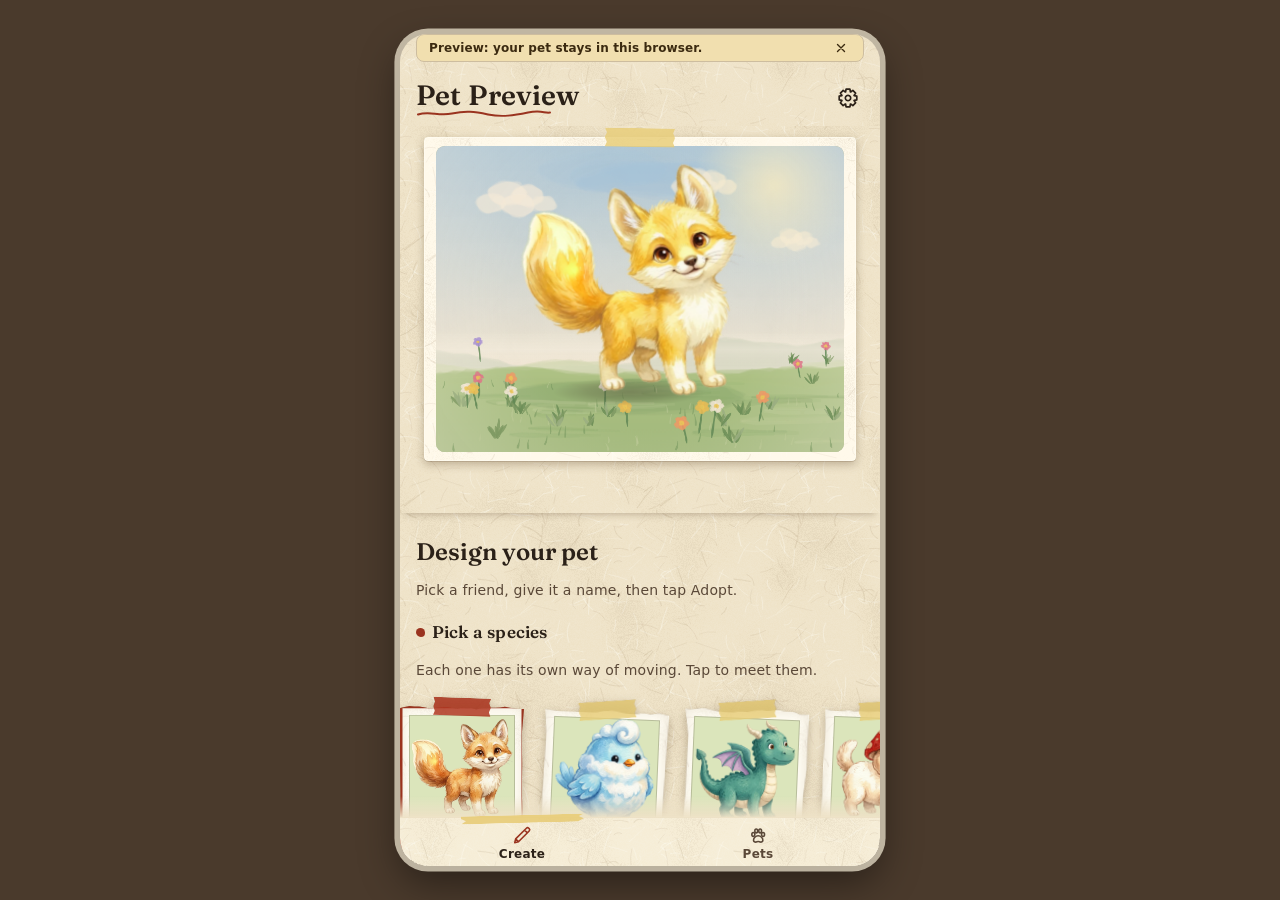
==== commit 0a12d3bc: "Update preview (app.b04be431.js)" ====
--- a/index.html
+++ b/index.html
@@ -8,7 +8,7 @@
   <meta name="theme-color" content="#fbf8ee" media="(prefers-color-scheme: light)">
   <meta name="theme-color" content="#14150f" media="(prefers-color-scheme: dark)">
   <meta name="color-scheme" content="dark light">
-  <meta name="petpreview-build" content="7f710dbd6ab6">
+  <meta name="petpreview-build" content="32a043346d79">
   <meta name="mobile-web-app-capable" content="yes">
   <meta name="apple-mobile-web-app-capable" content="yes">
   <meta name="apple-mobile-web-app-title" content="Pet Preview">
@@ -16,7 +16,7 @@
   <link rel="manifest" href="manifest.webmanifest">
   <link rel="icon" type="image/png" sizes="192x192" href="icons/icon-192.png">
   <link rel="apple-touch-icon" sizes="180x180" href="icons/apple-touch-icon.png">
-  <link rel="stylesheet" href="styles.416e0ade.css">
+  <link rel="stylesheet" href="styles.77dfd911.css">
   <meta name="robots" content="noindex, nofollow">
 </head>
 <body>
@@ -62,7 +62,7 @@
     </form>
   </dialog>
 
-  <script type="module" src="app.da6a458b.js"></script>
+  <script type="module" src="app.b04be431.js"></script>
   <noscript><p class="noscript">Pet Preview needs JavaScript to run.</p></noscript>
 </body>
 </html>
--- a/styles.77dfd911.css
+++ b/styles.77dfd911.css
@@ -0,0 +1,1018 @@
+/* Pet Preview shell styles: a hand-made picture book. Paper colours, ink and one vermilion accent; the old Material role names
+   are kept (screens and tests use them) but now hold paper values. System sans for body text and controls so text scaling
+   stays readable; two bundled OFL fonts (see fonts/FONT-LICENSES.txt) for titles and notes. No external requests.
+   Sizes are in rem so text scaling works. The paper layer itself (tiles, torn edges, tabs) is in paper.css. */
+@font-face { font-family: "Fraunces"; font-style: normal; font-weight: 600; font-display: swap; src: url("fonts/fraunces-latin-600-normal.woff2") format("woff2"); }
+@font-face { font-family: "Caveat"; font-style: normal; font-weight: 600; font-display: swap; src: url("fonts/caveat-latin-600-normal.woff2") format("woff2"); }
+:root {
+  /* Light paper: warm page paper, brighter card paper, brown-black ink, one vermilion accent. Every text pair is checked in paper.css's header. */
+  --md-primary: #9a331f;
+  --md-on-primary: #fff7e8;
+  --md-primary-container: #dbe5bb;
+  --md-on-primary-container: #1f2d10;
+  --md-secondary-container: #f1dfaf;
+  --md-on-secondary-container: #3b2a10;
+  --md-tertiary: #2f5a54;
+  --md-tertiary-container: #cfe3d6;
+  --md-on-tertiary-container: #0f2a26;
+  --md-surface: #efe3c8;
+  --md-surface-container-low: #f6edd6;
+  --md-surface-container: #fbf4e2;
+  --md-surface-container-high: #fff9ea;
+  --md-on-surface: #2b2118;
+  --md-on-surface-variant: #5a4838;
+  --md-outline: #8a7560;
+  --md-outline-variant: #cdbd9f;
+  --md-error: #a3261b;
+  --md-inverse-surface: #3a2e24;
+  --md-inverse-on-surface: #f7ecd6;
+  --md-scrim: rgba(36, 24, 12, 0.55);
+  --paper-tex: var(--paper-tex-light, none);
+  --paper-shade: rgba(120, 85, 45, 0.16);
+  --paper-rim: rgba(255, 252, 240, 0.75);
+  --lift: rgba(70, 45, 20, 0.30);
+  --cover: #4a3a2c;
+  --on-cover: #f3e6cc;
+  --font-title: "Fraunces", "Iowan Old Style", "Palatino Linotype", Palatino, Georgia, serif;
+  --font-hand: "Caveat", "Segoe Print", "Bradley Hand", "Comic Sans MS", cursive;
+  /* Shape, motion, layout */
+  --md-shape-card: 1rem;
+  --md-shape-large: 1.75rem;
+  --md-ease: cubic-bezier(0.2, 0, 0, 1);
+  --md-dur: 200ms;
+  --nav-h: calc(5rem + env(safe-area-inset-bottom, 0px));
+  --gutter: 1rem;
+  --tf-bg: var(--md-surface-container);
+  /* Old names, kept as aliases */
+  --bg: var(--md-surface);
+  --frame: var(--md-surface);
+  --ink: var(--md-on-surface);
+  --muted: var(--md-on-surface-variant);
+  --accent: var(--md-primary);
+  --accent-ink: var(--md-on-primary);
+  --line: var(--md-outline-variant);
+  color-scheme: light dark;
+}
+@media (prefers-color-scheme: dark) {
+  :root {
+    /* Night paper: deep indigo-brown paper, warm cream ink. */
+    --md-primary: #f2906e;
+    --md-on-primary: #2d1308;
+    --md-primary-container: #38432c;
+    --md-on-primary-container: #dfe8c2;
+    --md-secondary-container: #4a3b2a;
+    --md-on-secondary-container: #f3e3c3;
+    --md-tertiary: #9fd0c8;
+    --md-tertiary-container: #1e4742;
+    --md-on-tertiary-container: #c9ece6;
+    --md-surface: #241c28;
+    --md-surface-container-low: #2a2230;
+    --md-surface-container: #2f2634;
+    --md-surface-container-high: #382e3d;
+    --md-on-surface: #f3e6cc;
+    --md-on-surface-variant: #d3c3a8;
+    --md-outline: #a08f78;
+    --md-outline-variant: #5b4d5e;
+    --md-error: #ffb4ab;
+    --md-inverse-surface: #f3e6cc;
+    --md-inverse-on-surface: #2c2230;
+    --md-scrim: rgba(8, 4, 14, 0.68);
+    --paper-tex: var(--paper-tex-dark, none);
+    --paper-shade: rgba(0, 0, 0, 0.22);
+    --paper-rim: rgba(255, 232, 190, 0.14);
+    --lift: rgba(0, 0, 0, 0.5);
+    --cover: #15111a;
+    --on-cover: #f3e6cc;
+  }
+}
+
+
+* { box-sizing: border-box; }
+html { -webkit-text-size-adjust: 100%; text-size-adjust: 100%; font-size: 100%; }
+body {
+  margin: 0; min-height: 100vh; min-height: 100dvh;
+  background: var(--bg); color: var(--md-on-surface);
+  font-family: system-ui, -apple-system, "Segoe UI", Roboto, "Helvetica Neue", Arial, sans-serif;
+  font-size: 1rem; line-height: 1.5; letter-spacing: 0.01em;
+  display: flex; justify-content: center;
+}
+[hidden] { display: none !important; }
+
+/* Frame: one column on a phone, a rounded card on a wide screen */
+.frame {
+  width: 100%; max-width: 30rem; min-height: 100vh; min-height: 100dvh;
+  display: flex; flex-direction: column;
+  background: var(--md-surface); overflow-x: clip;
+  padding: env(safe-area-inset-top) env(safe-area-inset-right) 0 env(safe-area-inset-left);
+}
+@media (min-width: 40rem) {
+  body { align-items: center; padding: 1rem; }
+  .frame { min-height: 0; height: min(52rem, 94vh); border-radius: var(--md-shape-large); overflow: hidden; border: 1px solid var(--md-outline-variant); }
+}
+
+/* Top app bar */
+.bar { display: flex; align-items: center; justify-content: space-between; gap: 0.5rem; min-height: 4rem; padding: 0.25rem 0.5rem 0.25rem var(--gutter); background: var(--md-surface); }
+.bar-actions { display: flex; align-items: center; gap: 0.25rem; }
+h1 { margin: 0; font-size: 1.375rem; line-height: 1.75rem; font-weight: 500; letter-spacing: 0; }
+h2 { margin: 0 0 0.5rem; font-size: 1.375rem; line-height: 1.75rem; font-weight: 500; letter-spacing: 0; }
+h3 { margin: 0; font-size: 1rem; line-height: 1.5rem; font-weight: 500; }
+.icon-btn {
+  position: relative; display: inline-flex; align-items: center; justify-content: center; flex: none;
+  width: 3rem; height: 3rem; padding: 0; border: 0; border-radius: 50%; cursor: pointer;
+  background: transparent; color: var(--md-on-surface-variant); font: inherit;
+  transition: background-color var(--md-dur) var(--md-ease);
+}
+.icon-btn:hover { background: color-mix(in srgb, var(--md-on-surface) 8%, transparent); }
+.icon-btn:active { background: color-mix(in srgb, var(--md-on-surface) 12%, transparent); }
+.icon-btn[aria-current="page"] { background: var(--md-secondary-container); color: var(--md-on-secondary-container); }
+.icon { flex: none; display: block; }
+
+.stage { flex: 1; display: flex; flex-direction: column; align-items: center; justify-content: center; text-align: center; gap: 0.5rem; padding: 1rem 0; }
+.pet { width: min(70vw, 16rem); height: auto; }
+.bob { animation: bob 3s ease-in-out infinite; transform-origin: 100px 170px; }
+@keyframes bob { 50% { transform: translateY(-5px); } }
+.engine-note, .sync-line, .small { color: var(--md-on-surface-variant); font-size: 0.875rem; line-height: 1.25rem; margin: 0; }
+
+/* Buttons: .btn is outlined; .primary is filled; .tonal is filled tonal; .ghost is text */
+.btn {
+  display: inline-flex; align-items: center; justify-content: center; gap: 0.5rem;
+  font: inherit; font-size: 0.875rem; font-weight: 500; letter-spacing: 0.01em; line-height: 1.25rem;
+  min-height: 3rem; padding: 0.5rem 1.5rem; border-radius: 999px; text-decoration: none;
+  border: 1px solid var(--md-outline); background: transparent; color: var(--md-primary); cursor: pointer;
+  transition: background-color var(--md-dur) var(--md-ease), box-shadow var(--md-dur) var(--md-ease);
+}
+.btn:hover { box-shadow: inset 0 0 0 100vmax color-mix(in srgb, currentColor 8%, transparent); }
+.btn:active { box-shadow: inset 0 0 0 100vmax color-mix(in srgb, currentColor 12%, transparent); }
+.btn.primary { background: var(--md-primary); color: var(--md-on-primary); border-color: transparent; }
+.btn.tonal { background: var(--md-secondary-container); color: var(--md-on-secondary-container); border-color: transparent; }
+.btn.ghost { border-color: transparent; padding-inline: 0.75rem; }
+.btn[hidden] { display: none; }
+.btn:disabled { opacity: 0.38; cursor: default; box-shadow: none; }
+.btn .icon { width: 1.125rem; height: 1.125rem; }
+:focus-visible { outline: 3px solid var(--md-primary); outline-offset: 2px; }
+.skip { position: absolute; left: -999px; top: 0; background: var(--md-primary); color: var(--md-on-primary); padding: 0.5rem 1rem; z-index: 50; border-radius: 0 0 0.75rem 0; }
+.skip:focus { left: 0; top: 0; }
+
+/* Cards */
+.card { border: 0; border-radius: var(--md-shape-card); padding: 1rem; margin: 0.5rem 0; background: var(--md-surface-container); --tf-bg: var(--md-surface-container); }
+.card p { margin: 0 0 0.5rem; }
+.card .row, .panel .row { display: flex; flex-wrap: wrap; gap: 0.5rem; }
+.steps { padding-left: 1.25rem; margin: 0.25rem 0 0.75rem; }
+.steps li { margin-bottom: 0.5rem; }
+.steps svg { width: 1.5rem; height: 1.5rem; vertical-align: middle; margin: 0 0.25rem; }
+.card.overlay { position: fixed; left: 0.75rem; right: 0.75rem; bottom: calc(var(--nav-h) + 0.5rem); max-width: 28rem; margin: 0 auto; z-index: 20; background: var(--md-surface-container-high); box-shadow: 0 0.25rem 1.5rem rgba(0, 0, 0, 0.3); }
+.claim { font-size: 0.95rem; }
+.noscript { padding: 1rem; }
+
+/* Dialog as a 28px sheet */
+dialog { max-width: min(28rem, calc(100vw - 2rem)); width: 100%; border: 0; border-radius: var(--md-shape-large); background: var(--md-surface-container-high); color: var(--md-on-surface); padding: 0; --tf-bg: var(--md-surface-container-high); }
+dialog::backdrop { background: var(--md-scrim); }
+.panel { padding: 1.5rem; }
+.panel h2 { margin-bottom: 1rem; font-size: 1.5rem; line-height: 2rem; font-weight: 400; }
+.panel .row { justify-content: flex-end; margin-top: 1rem; }
+.facts { display: grid; grid-template-columns: max-content 1fr; gap: 0.25rem 1rem; margin: 0 0 0.75rem; }
+.facts dt { color: var(--md-on-surface-variant); }
+.facts dd { margin: 0; overflow-wrap: anywhere; }
+
+
+@media (prefers-reduced-motion: reduce) {
+  *, *::before, *::after { animation: none !important; transition: none !important; scroll-behavior: auto !important; }
+}
+
+/* A phone held sideways: the app uses the whole screen (not the desktop card), with slimmer bars. */
+@media (orientation: landscape) and (max-height: 40rem) {
+  :root { --nav-h: calc(3.75rem + env(safe-area-inset-bottom, 0px)); }
+  body { padding: 0; align-items: stretch; }
+  .frame { max-width: none; height: 100dvh; min-height: 0; border: 0; border-radius: 0; }
+  .bar { min-height: 3rem; }
+}
+
+/* Game layer styles (Material 3). Appended to the shell stylesheet by the web build; tokens come from there.
+   Sizes are in rem so text scaling works. Elevation is by tone (surface container levels), not heavy shadows. */
+.game { width: 100%; display: flex; flex-direction: column; gap: 0.5rem; }
+.game > .stage-wrap, .game > .screen, .game > .sync-bar { padding-inline: var(--gutter); }
+
+/* Pet stage: a large 28px card */
+.stage-wrap { position: sticky; top: 0; z-index: 5; width: 100%; background: var(--md-surface); padding-top: 0.25rem; padding-bottom: 0.5rem; }
+.stage-wrap[hidden] { display: none; }
+.stage-box { position: relative; width: min(100%, calc(36vh * 4 / 3)); margin-inline: auto; aspect-ratio: 4 / 3; max-height: 36vh; display: flex; justify-content: center; border-radius: var(--md-shape-large); overflow: hidden; background: var(--md-primary-container); }
+/* The drawing buffer is 4:3, so the picture is always 4:3 and fits INSIDE the mat: it takes the mat's inner height and
+   its width follows, so a shrunk or height-capped stage box gives a wider mat at the sides instead of a squashed
+   picture or one sticking out at the top and bottom (seen on a 360x687 phone). */
+.stage-box > .pet-canvas { height: 100%; width: auto; max-width: 100%; aspect-ratio: 4 / 3; align-self: center; margin: auto; min-height: 0; }
+.pet-canvas { width: 100%; height: 100%; max-width: 100%; border: 0; border-radius: var(--md-shape-large); background: var(--md-primary-container); touch-action: none; }
+.restoring { position: absolute; inset: 0; display: flex; align-items: center; justify-content: center; background: var(--md-scrim); color: #fff; font-weight: 500; border-radius: var(--md-shape-large); }
+.restoring[hidden] { display: none; }
+
+/* Toast: a snackbar above the bottom bar. It never takes a click. */
+.toast { position: fixed; left: 50%; bottom: calc(var(--nav-h) + 0.75rem); transform: translateX(-50%); z-index: 30; margin: 0; width: max-content; max-width: min(26rem, calc(100vw - 2rem)); padding: 0; border-radius: 0.75rem; background: var(--md-inverse-surface); color: var(--md-inverse-on-surface); font-size: 0.875rem; line-height: 1.25rem; font-weight: 500; text-align: left; pointer-events: none; }
+.toast:not(:empty) { padding: 0.75rem 1rem; animation: fade-in var(--md-dur) var(--md-ease); }
+.sync-bar { display: flex; flex-direction: column; gap: 0.25rem; }
+.sync-status { margin: 0; color: var(--md-on-surface-variant); font-size: 0.75rem; line-height: 1rem; }
+
+/* Screens */
+.screen { display: flex; flex-direction: column; gap: 0.75rem; padding-top: 0.25rem; padding-bottom: 1rem; --tf-bg: var(--md-surface); }
+.creator, .care, .walk, .journal, .bag, .pets, .settings { display: flex; flex-direction: column; gap: 0.75rem; }
+.screen > * { animation: fade-in var(--md-dur) var(--md-ease); }
+@keyframes fade-in { from { opacity: 0; } to { opacity: 1; } }
+.screen h2 { margin: 0.25rem 0 0; }
+.screen h3 { margin: 0.5rem 0 0.25rem; }
+.section-label { margin: 0.75rem 0 0.25rem; font-size: 0.875rem; font-weight: 500; letter-spacing: 0.04em; color: var(--md-primary); }
+.screen p { margin: 0; }
+.hint, .seed { color: var(--md-on-surface-variant); font-size: 0.875rem; }
+.coat-status, .form-message, .hint-line, .state-line { margin: 0; min-height: 0; font-size: 0.875rem; color: var(--md-on-surface-variant); }
+.hint-line:not(:empty), .state-line:not(:empty) { padding: 0.25rem 0; }
+.form-message:not(:empty) { padding-bottom: 0.5rem; text-align: center; }
+.row { display: flex; flex-wrap: wrap; gap: 0.5rem; }
+.reduce-motion *, .reduce-motion *::before, .reduce-motion *::after { animation: none !important; transition: none !important; }
+
+/* Bottom navigation bar */
+.navbar { position: sticky; bottom: 0; z-index: 6; display: flex; align-items: stretch; height: var(--nav-h); padding: 0.75rem 0.5rem calc(0.75rem + env(safe-area-inset-bottom, 0px)); margin-top: 0.5rem; background: var(--md-surface-container); border-top: 1px solid color-mix(in srgb, var(--md-outline-variant) 50%, transparent); gap: 0.25rem; }
+.nav-item { flex: 1 1 0; min-width: 0; display: flex; flex-direction: column; align-items: center; justify-content: flex-start; gap: 0.25rem; padding: 0; border: 0; background: transparent; color: var(--md-on-surface-variant); font: inherit; font-size: 0.75rem; line-height: 1rem; font-weight: 500; letter-spacing: 0.04em; cursor: pointer; }
+.nav-pill { display: flex; align-items: center; justify-content: center; width: min(4rem, 100%); height: 2rem; border-radius: 1rem; transition: background-color var(--md-dur) var(--md-ease); }
+.nav-item:hover .nav-pill { background: color-mix(in srgb, var(--md-on-surface) 8%, transparent); }
+.nav-item[aria-current="page"] { color: var(--md-on-surface); }
+.nav-item[aria-current="page"] .nav-pill { background: var(--md-secondary-container); color: var(--md-on-secondary-container); }
+.nav-label { max-width: 100%; overflow: hidden; text-overflow: ellipsis; white-space: nowrap; }
+
+/* Fields: outlined text fields, selects and sliders */
+.field { display: grid; gap: 0.25rem; margin: 0; }
+.field label { font-size: 0.875rem; font-weight: 500; color: var(--md-on-surface-variant); }
+.field.tf { position: relative; margin-top: 0.5rem; }
+.field.tf label { position: absolute; z-index: 1; top: 0; left: 0.75rem; transform: translateY(-50%); padding: 0 0.25rem; font-size: 0.75rem; line-height: 1rem; background: var(--tf-bg); pointer-events: none; }
+.field input[type="text"], .field input[type="email"], .field select {
+  width: 100%; min-height: 3.5rem; font: inherit; padding: 0.5rem 1rem; border-radius: 0.75rem;
+  border: 1px solid var(--md-outline); background: transparent; color: var(--md-on-surface);
+}
+.field input[type="text"]:focus, .field input[type="email"]:focus, .field select:focus { border-color: var(--md-primary); box-shadow: 0 0 0 1px var(--md-primary); outline: none; }
+.field:focus-within label { color: var(--md-primary); }
+.field select { appearance: none; -webkit-appearance: none; padding-right: 2.5rem; background-image: linear-gradient(45deg, transparent 50%, currentColor 50%), linear-gradient(135deg, currentColor 50%, transparent 50%); background-position: calc(100% - 1.25rem) 50%, calc(100% - 0.9rem) 50%; background-size: 0.4rem 0.4rem; background-repeat: no-repeat; }
+.field select option { background: var(--md-surface-container-high); color: var(--md-on-surface); }
+.field input[type="color"] { width: 3.5rem; height: 3rem; padding: 0.125rem; border: 1px solid var(--md-outline); border-radius: 0.75rem; background: transparent; cursor: pointer; }
+.field .hint { margin-left: 1rem; }
+input[type="range"] { --pct: 50%; -webkit-appearance: none; appearance: none; width: 100%; height: 2.75rem; margin: 0; background: transparent; cursor: pointer; }
+input[type="range"]::-webkit-slider-runnable-track { height: 0.25rem; border-radius: 0.125rem; background: linear-gradient(to right, var(--md-primary) var(--pct), var(--md-secondary-container) var(--pct)); }
+input[type="range"]::-webkit-slider-thumb { -webkit-appearance: none; appearance: none; width: 1.25rem; height: 1.25rem; margin-top: -0.5rem; border-radius: 50%; border: 0; background: var(--md-primary); transition: box-shadow var(--md-dur) var(--md-ease); }
+input[type="range"]::-moz-range-track { height: 0.25rem; border-radius: 0.125rem; background: var(--md-secondary-container); }
+input[type="range"]::-moz-range-progress { height: 0.25rem; border-radius: 0.125rem; background: var(--md-primary); }
+input[type="range"]::-moz-range-thumb { width: 1.25rem; height: 1.25rem; border-radius: 50%; border: 0; background: var(--md-primary); }
+input[type="range"]:hover::-webkit-slider-thumb { box-shadow: 0 0 0 0.5rem color-mix(in srgb, var(--md-primary) 12%, transparent); }
+input[type="range"]:focus-visible { outline: none; }
+input[type="range"]:focus-visible::-webkit-slider-thumb { box-shadow: 0 0 0 0.5rem color-mix(in srgb, var(--md-primary) 24%, transparent); }
+progress { -webkit-appearance: none; appearance: none; width: 100%; height: 0.25rem; border: 0; border-radius: 0.125rem; background: var(--md-secondary-container); overflow: hidden; }
+progress::-webkit-progress-bar { background: var(--md-secondary-container); }
+progress::-webkit-progress-value { background: var(--md-primary); border-radius: 0.125rem; }
+progress::-moz-progress-bar { background: var(--md-primary); }
+.coat-row { display: grid; gap: 0.5rem; }
+
+/* Segmented buttons: aria-pressed marks the chosen one */
+.seg { display: flex; border: 1px solid var(--md-outline); border-radius: 999px; overflow: hidden; }
+.seg .btn { flex: 1 1 0; min-width: 0; min-height: 2.75rem; padding: 0.25rem 0.5rem; border: 0; border-radius: 0; color: var(--md-on-surface); }
+.seg .btn + .btn { border-left: 1px solid var(--md-outline); }
+.seg .btn[aria-pressed="true"], .seg .btn:active { background: var(--md-secondary-container); color: var(--md-on-secondary-container); }
+.btn[aria-pressed="true"]::before { content: "\2713"; font-weight: 700; }
+.row .btn[aria-pressed] { min-height: 2.75rem; padding: 0.25rem 1rem; border-radius: 0.5rem; color: var(--md-on-surface-variant); }
+.row .btn[aria-pressed="true"] { background: var(--md-secondary-container); color: var(--md-on-secondary-container); border-color: transparent; }
+
+/* Chips (assist chips with a count badge) */
+.chips { display: flex; flex-wrap: wrap; gap: 0.5rem; }
+.chip { display: inline-flex; align-items: center; gap: 0.5rem; min-height: 2.75rem; padding: 0.25rem 0.5rem 0.25rem 1rem; border-radius: 999px; border: 1px solid var(--md-outline); background: transparent; color: var(--md-on-surface); font: inherit; font-size: 0.875rem; font-weight: 500; cursor: pointer; transition: background-color var(--md-dur) var(--md-ease), opacity var(--md-dur) var(--md-ease); }
+.chip:hover { box-shadow: inset 0 0 0 100vmax color-mix(in srgb, currentColor 8%, transparent); }
+.chip .count { display: inline-flex; align-items: center; justify-content: center; min-width: 1.5rem; height: 1.5rem; padding: 0 0.375rem; border-radius: 999px; background: var(--md-primary-container); color: var(--md-on-primary-container); font-size: 0.75rem; }
+.chip[data-empty="true"] { opacity: 0.5; }
+
+/* Expandable sections as cards */
+.sect { border-radius: var(--md-shape-card); background: var(--md-surface-container); --tf-bg: var(--md-surface-container); }
+.sect > summary { display: flex; align-items: center; justify-content: space-between; gap: 0.5rem; min-height: 3.5rem; padding: 0 1rem; cursor: pointer; list-style: none; border-radius: var(--md-shape-card); font-size: 1rem; font-weight: 500; }
+.sect > summary::-webkit-details-marker { display: none; }
+.sect > summary::after { content: ""; flex: none; width: 0.55rem; height: 0.55rem; margin-right: 0.25rem; border-right: 2px solid var(--md-on-surface-variant); border-bottom: 2px solid var(--md-on-surface-variant); transform: rotate(45deg); transition: transform var(--md-dur) var(--md-ease); }
+.sect[open] > summary::after { transform: rotate(-135deg) translate(-2px, -2px); }
+.sect > summary:hover { background: color-mix(in srgb, var(--md-on-surface) 6%, transparent); }
+.sect-body { display: grid; gap: 0.75rem; padding: 0.25rem 1rem 1rem; }
+.sect.nested { background: var(--md-surface-container-high); --tf-bg: var(--md-surface-container-high); border-radius: 0.75rem; }
+.sect.nested > summary { min-height: 3rem; font-size: 0.875rem; }
+.seed-row { display: flex; align-items: center; flex-wrap: wrap; gap: 0.5rem; font-size: 0.875rem; color: var(--md-on-surface-variant); }
+.name-card { padding: 0.75rem 1rem 0.5rem; border-radius: var(--md-shape-card); background: var(--md-surface-container); --tf-bg: var(--md-surface-container); }
+
+/* Colour swatches */
+.swatches { display: grid; grid-template-columns: repeat(3, 1fr); gap: 0.75rem 0.5rem; }
+.swatch { display: flex; flex-direction: column; align-items: center; gap: 0.25rem; padding: 0.25rem; border: 0; border-radius: 0.75rem; background: transparent; color: var(--md-on-surface-variant); font: inherit; font-size: 0.75rem; cursor: pointer; }
+.swatch-dot { position: relative; display: block; width: 3rem; height: 3rem; border-radius: 50%; border: 1px solid var(--md-outline-variant); transition: box-shadow var(--md-dur) var(--md-ease); }
+.swatch:hover .swatch-dot { box-shadow: 0 0 0 0.25rem color-mix(in srgb, var(--md-primary) 12%, transparent); }
+.swatch[aria-pressed="true"] { color: var(--md-on-surface); }
+.swatch[aria-pressed="true"] .swatch-dot { box-shadow: 0 0 0 3px var(--md-surface-container), 0 0 0 5px var(--md-primary); }
+.swatch[aria-pressed="true"] .swatch-dot::after { content: "\2713"; position: absolute; right: -0.25rem; bottom: -0.25rem; display: flex; align-items: center; justify-content: center; width: 1.375rem; height: 1.375rem; border-radius: 50%; background: var(--md-primary); color: var(--md-on-primary); font-size: 0.8rem; font-weight: 700; }
+
+/* Starter pet carousel */
+.carousel { display: flex; gap: 0.75rem; margin-inline: calc(var(--gutter) * -1); padding: 0.25rem var(--gutter) 0.5rem; overflow-x: auto; scroll-snap-type: x proximity; scrollbar-width: thin; }
+.starter { flex: none; scroll-snap-align: start; display: flex; flex-direction: column; align-items: center; gap: 0.125rem; width: 7.25rem; padding: 0.75rem 0.5rem; border: 1px solid transparent; border-radius: var(--md-shape-card); background: var(--md-surface-container); color: var(--md-on-surface); font: inherit; text-align: center; cursor: pointer; transition: background-color var(--md-dur) var(--md-ease), border-color var(--md-dur) var(--md-ease); }
+.starter:hover { background: var(--md-surface-container-high); }
+.starter[aria-pressed="true"] { background: var(--md-primary-container); color: var(--md-on-primary-container); border-color: var(--md-primary); }
+.starter .avatar { margin-bottom: 0.25rem; }
+.starter-name { font-size: 0.875rem; font-weight: 500; line-height: 1.25rem; }
+.starter-style { font-size: 0.75rem; line-height: 1rem; color: var(--md-on-surface-variant); }
+.starter[aria-pressed="true"] .starter-style { color: inherit; }
+
+/* Sticky Adopt bar, sitting just above the bottom navigation bar */
+.adopt-bar { position: sticky; bottom: var(--nav-h); z-index: 4; padding: 0.5rem 0 0.75rem; background: linear-gradient(to bottom, transparent, var(--md-surface) 0.75rem); }
+.adopt-bar .btn { width: 100%; min-height: 3rem; font-size: 1rem; }
+
+/* Care */
+.needs { list-style: none; margin: 0; padding: 0; display: grid; grid-template-columns: repeat(auto-fit, minmax(9.5rem, 1fr)); gap: 0.5rem; }
+.need { display: grid; grid-template-columns: auto 1fr; align-items: center; gap: 0.25rem 0.625rem; padding: 0.75rem; border-radius: var(--md-shape-card); background: var(--md-secondary-container); color: var(--md-on-secondary-container); }
+.need[data-need="bond"] { grid-column: 1 / -1; background: var(--md-primary-container); color: var(--md-on-primary-container); }
+.need-icon { display: flex; align-items: center; justify-content: center; width: 2.25rem; height: 2.25rem; border-radius: 50%; background: color-mix(in srgb, currentColor 12%, transparent); }
+.need-text { display: flex; flex-direction: column; min-width: 0; }
+.need-label { font-size: 0.75rem; line-height: 1rem; font-weight: 500; letter-spacing: 0.04em; opacity: 0.8; }
+.need-word { font-size: 0.9375rem; line-height: 1.25rem; font-weight: 500; overflow-wrap: anywhere; }
+.need-bar { grid-column: 1 / -1; display: block; height: 0.25rem; margin-top: 0.25rem; border-radius: 0.125rem; background: color-mix(in srgb, currentColor 16%, transparent); overflow: hidden; }
+.need-fill { display: block; height: 100%; border-radius: 0.125rem; background: var(--md-primary); transition: width var(--md-dur) var(--md-ease); }
+.need[data-band="low"] .need-fill { background: var(--md-tertiary); }
+.need[data-need="bond"] .need-fill { background: var(--md-on-primary-container); }
+.quick-row { display: flex; gap: 0.5rem; }
+.quick-row .btn { flex: 1 1 0; min-width: 0; padding-inline: 0.5rem; }
+.quick-row .btn[hidden] { display: none; }
+
+/* Walk, journal, bag and pets */
+fieldset { border: 0; margin: 0; padding: 0; min-width: 0; display: grid; gap: 0.5rem; }
+legend { padding: 0; margin-bottom: 0.25rem; font-size: 0.875rem; font-weight: 500; letter-spacing: 0.04em; color: var(--md-primary); }
+.walk-view { display: flex; flex-direction: column; gap: 0.75rem; }
+.stamps, .treat-list, .profile-list { list-style: none; padding: 0; margin: 0 0 0.5rem; display: grid; grid-template-columns: repeat(auto-fit, minmax(9rem, 1fr)); gap: 0.5rem; }
+.stamp { padding: 0.625rem 0.75rem; border-radius: var(--md-shape-card); background: var(--md-secondary-container); color: var(--md-on-secondary-container); font-size: 0.875rem; }
+.stamp[data-have="false"] { background: transparent; color: var(--md-on-surface-variant); border: 1px dashed var(--md-outline-variant); }
+.treat, .profile { display: flex; flex-wrap: wrap; align-items: center; gap: 0.5rem; padding: 0.75rem 1rem; border-radius: var(--md-shape-card); background: var(--md-surface-container); }
+.treat-name, .profile-name { font-weight: 500; flex: 1; }
+.treat-count { color: var(--md-on-surface-variant); font-size: 0.875rem; }
+.finds ul { margin: 0; padding-left: 1.25rem; }
+.game-error { padding: 1rem; }
+.settings .facts { grid-template-columns: 1fr; padding: 1rem; border-radius: var(--md-shape-card); background: var(--md-surface-container); }
+.settings .facts dd { margin-bottom: 0.5rem; }
+.settings .facts dd:last-child { margin-bottom: 0; }
+.account, .continue, .moved { display: flex; flex-direction: column; gap: 0.75rem; }
+.account-pets { list-style: none; margin: 0; padding: 0; display: grid; gap: 0.5rem; }
+.email-code { display: grid; gap: 0.75rem; }
+.stage.game-main { justify-content: flex-start; align-items: stretch; text-align: left; padding: 0; gap: 0; }
+/* On a phone the page itself scrolls (so the sticky pet and bars stay in view); in the framed desktop layout the frame is a fixed height, so main scrolls. */
+@media (min-width: 40rem) { .stage.game-main { overflow-y: auto; min-height: 0; } }
+#game-root { width: 100%; }
+.sync-line { padding: 0 var(--gutter); }
+/* Keep focused controls clear of the sticky pet stage and the bottom bar when the browser scrolls them into view. */
+html { scroll-padding-bottom: calc(var(--nav-h) + 4.5rem); }
+html[data-stage][data-stage] { scroll-padding-top: calc(min(36vh, 22.5rem) + 1rem); }
+.stage.game-main { scroll-padding-bottom: calc(var(--nav-h) + 4.5rem); scroll-padding-top: calc(min(36vh, 22.5rem) + 1rem); }
+
+/* ---- real walk: the camera or AR view (src/ui/realwalk.js). Works upright and sideways. ---- */
+.rw-layer { position: fixed; inset: 0; z-index: 50; background: #000; overflow: hidden; color: var(--md-on-surface); }
+.rw-layer[hidden] { display: none; }
+.rw-layer[data-view="xr"] { background: transparent; }
+.rw-cam { position: absolute; inset: 0; width: 100%; height: 100%; object-fit: cover; }
+.rw-pet { position: absolute; left: 50%; bottom: calc(var(--rw-hud-h, 8rem) + max(0.75rem, env(safe-area-inset-bottom)) + 0.5rem); width: min(80vw, 56vh, calc((100dvh - var(--rw-hud-h, 8rem) - 3rem) * 4 / 3)); transform: translateX(-50%); pointer-events: none; }
+.rw-layer[data-view="xr"] .rw-pet { left: 0; top: 0; bottom: auto; width: 10rem; transform: none; }
+/* AR: a soft contact shadow on the floor under its feet (it stands at 0.9 of the box), so it sits in the room, not on the glass */
+.rw-layer[data-view="xr"] .rw-pet::before { content: ""; position: absolute; left: 22%; right: 22%; top: 84%; height: 12%; z-index: -1; border-radius: 50%; background: radial-gradient(closest-side, rgba(0, 0, 0, 0.42), rgba(0, 0, 0, 0.18) 60%, transparent); }
+.rw-layer[data-view="xr"] .rw-pet[data-walking="1"] .pet-canvas { animation: rw-step 0.42s ease-in-out infinite alternate; }
+@keyframes rw-step { from { transform: translateY(0); } to { transform: translateY(-3%); } }
+@media (prefers-reduced-motion: reduce) { .rw-layer[data-view="xr"] .rw-pet[data-walking="1"] .pet-canvas { animation: none; } }
+.rw-pet .pet-canvas { display: block; width: 100%; height: auto; aspect-ratio: 4 / 3; background: transparent; box-shadow: none; border-radius: 0; }
+.rw-hud { position: absolute; left: 0.75rem; right: 0.75rem; bottom: max(0.75rem, env(safe-area-inset-bottom)); padding: 0.75rem 1rem; border-radius: var(--md-shape-large); background: color-mix(in srgb, var(--md-surface) 88%, transparent); max-height: 45vh; overflow: auto; }
+.rw-hud p { margin: 0.2rem 0; }
+.rw-hud progress { width: 100%; }
+.rw-hud .real-find:empty { display: none; }
+.real-distance { font-size: 1.25rem; font-weight: 600; }
+/* walk setup: Start sits under the way to walk, so it never needs to stick over the choices below it */
+.game .walk-view > #btn-walk-start { position: static; box-shadow: none; }
+@media (orientation: portrait) { .walk[data-setup] .ww { height: max(9rem, calc(min(34vh, 18rem) - var(--top-extra, 0px))); } } /* a note above the app bar (preview build) takes room: the setup picture gives it up so Start stays on screen */
+@media (orientation: landscape) {
+  .rw-pet { left: 32%; bottom: 0.5rem; width: min(55vw, 70vh); }
+  .rw-hud { left: auto; top: max(0.75rem, env(safe-area-inset-top)); bottom: max(0.75rem, env(safe-area-inset-bottom)); width: min(22rem, 38vw); max-height: none; }
+}
+html[data-real-walk] body { overflow: hidden; }
+
+/* ---- the game-world walk (src/ui/worldwalk.js): a painted side-on world with the pet canvas standing in it ---- */
+.walk-world { position: relative; margin-inline: calc(-1 * var(--gutter, 1rem)); }
+.walk-world[hidden] { display: none; }
+.ww { position: relative; width: 100%; height: min(56vh, 30rem); min-height: 14rem; overflow: hidden; border-radius: 0; background: var(--md-surface-container); user-select: none; -webkit-user-select: none; }
+.ww > canvas { position: absolute; inset: 0; width: 100%; height: 100%; display: block; }
+.ww-pet { position: absolute; left: 0; top: 0; transform-origin: 50% 90%; pointer-events: none; will-change: transform; }
+.ww-pet .pet-canvas { display: block; width: 100%; height: auto; aspect-ratio: 4 / 3; background: transparent; box-shadow: none; border-radius: 0; }
+.walk-hud { display: grid; gap: 0.35rem; }
+.walk-hud p { margin: 0; }
+.walk-hud progress { width: 100%; }
+@media (min-width: 40rem) { .walk-world { margin-inline: 0; } .ww { border-radius: var(--md-shape-large); } }
+/* Sideways: the world takes the left of the screen at full height, the controls scroll on the right. */
+@media (orientation: landscape) and (max-height: 40rem) {
+  .navbar { padding-block: 0.375rem calc(0.375rem + env(safe-area-inset-bottom, 0px)); margin-top: 0; }
+  .nav-pill { height: 1.75rem; }
+  /* screens with the pet picture: the picture on the left (pinned), the screen on the right */
+  .game[data-stage][data-stage] { display: grid; grid-template-columns: minmax(0, 0.9fr) minmax(0, 1.1fr); column-gap: 0.75rem; align-items: start; }
+  .game[data-stage][data-stage] > .stage-wrap { grid-column: 1; grid-row: 1 / span 3; padding-inline-end: 0; }
+  .game[data-stage][data-stage] > :not(.stage-wrap):not(.navbar) { grid-column: 2; padding-inline-start: 0; }
+  .game > .navbar { grid-column: 1 / -1; }
+  .stage-wrap .stage-box { max-height: calc(100dvh - 4rem - var(--top-extra, 0px) - var(--nav-h) - 2.5rem); width: min(100%, calc((100dvh - 4rem - var(--top-extra, 0px) - var(--nav-h) - 2.5rem) * 4 / 3)); padding: 0.3rem; } /* a thinner mat: in a short window the paper padding would stretch the picture inside */
+  /* the stage sits beside the screen, not above it: scrolling into view must not keep room for a stage on top (paper.css
+     pads by --stage-h), or a short scroller has no room left and cards end up under the tab bar */
+  :root[data-stage][data-stage], :root[data-stage][data-stage] .stage.game-main { scroll-padding-top: 0.5rem; scroll-padding-bottom: calc(var(--nav-h) + 0.5rem); }
+  /* the petting tags sit in a row under the picture, never over the pet */
+  .stage-wrap .stage-tags { position: static; display: flex; flex-wrap: wrap; justify-content: center; gap: 0.5rem; padding: 0.5rem 0 0; pointer-events: auto; }
+  .stage-wrap .stage-tags .btn.tag { position: static; transform: none; opacity: 1; }
+  .stage-wrap[data-tags] .stage-box { max-height: calc(100dvh - 4rem - var(--top-extra, 0px) - var(--nav-h) - 6.5rem); width: min(100%, calc((100dvh - 4rem - var(--top-extra, 0px) - var(--nav-h) - 6.5rem) * 4 / 3)); }
+  /* other screens keep a readable column in the middle */
+  .game:not([data-stage]):not([data-stage]) > .screen > :not(.walk) { max-width: 40rem; margin-inline: auto; }
+  .walk { display: grid; grid-template-columns: minmax(0, 1.6fr) minmax(14rem, 1fr); column-gap: 0.75rem; align-items: start; padding-block: 0.5rem; }
+  .walk > .walk-title { position: absolute; width: 1px; height: 1px; overflow: hidden; clip-path: inset(50%); white-space: nowrap; }
+  .walk-world { grid-column: 1; margin-inline: 0; }
+  .ww { height: calc(100dvh - 4rem - var(--top-extra, 0px) - var(--nav-h) - 1.5rem); min-height: 9rem; border-radius: var(--md-shape-large); }
+  .walk-view { grid-column: 2; max-height: calc(100dvh - 4rem - var(--top-extra, 0px) - var(--nav-h) - 1.5rem); overflow-y: auto; padding-right: 0.25rem; gap: 0.375rem; }
+  #walk-how-to, .walk-view .real-distance { font-size: 1rem; }
+  #walk-how-to { display: none; }
+  .walk-view > #btn-walk-start { position: sticky; bottom: 0; z-index: 1; box-shadow: 0 -0.5rem 0.75rem var(--md-surface); }
+  .walk-view .btn { min-height: 2.75rem; padding-block: 0.25rem; }
+}
+
+/* Pets: each card can carry its own buttons or a question underneath (rename, say goodbye, remove an empty spot, bring back, forget). */
+.pets .profile { flex-wrap: wrap; }
+.pets .profile-actions { flex: 1 1 100%; display: flex; flex-wrap: wrap; gap: 0.5rem; }
+.pets .profile-actions:empty { display: none; }
+.pets .profile-actions .btn { flex: 0 1 auto; }
+.pets .confirm, .pets .rename-form { flex: 1 1 100%; display: flex; flex-direction: column; gap: 0.5rem; }
+.pets .confirm .row, .pets .rename-form .row { display: flex; flex-wrap: wrap; gap: 0.5rem; }
+.pets .profile-empty { color: var(--md-on-surface-variant); }
+.pets .pets-add, .pets .pets-gone { margin-top: 0.5rem; }
+
+/* The picture-book skin. Loaded last (build.mjs appends it after styles.css and game.css), so it re-shapes the components those
+   files define. What it relies on: paper.js sets --paper-tex-light/-dark (a seamless paper tile), --tear-0..7 (torn outlines) and
+   gives each paper-like element data-t and --r. Without that script every rule below still works: the plain colours and rounded
+   corners from styles.css show, only the torn edges and fibres are missing.
+
+   Rules this file keeps:
+   - Text always sits on solid paper colour. The tile is a faint overlay (a few percent), never a picture.
+   - Colour pairs (WCAG AA, both modes) are the tokens in styles.css: ink on page 12.4/13.4, muted ink on card 7.9/8.4, accent on
+     card 6.7/6.2 (accent is #9a331f / #f2906e), cream on accent 6.9/7.4, ink on honey 10.4/8.5, ink on moss 11.1/8.2.
+   - 3 px focus ring, 48 px targets, no horizontal scroll at 360 px. Torn edges are clip-paths on a ::before, so outlines, focus
+     rings and text are never clipped. */
+
+/* ---------- page, frame, the desk around the book ---------- */
+html { background-color: var(--md-surface); }
+body { background-color: var(--cover); }
+.frame {
+  background-color: var(--md-surface); background-image: var(--paper-tex); background-size: 256px 256px;
+}
+@media (min-width: 40rem) {
+  .frame { box-shadow: 0 0 0 0.35rem color-mix(in srgb, var(--md-surface-container-low) 70%, transparent), 0 1rem 2.5rem rgba(0, 0, 0, 0.45); border: 0; }
+}
+.bar { background: none; min-height: 3.75rem; padding-top: 0.5rem; }
+.bar h1 {
+  position: relative; font-family: var(--font-title); font-weight: 600; font-size: 1.75rem; line-height: 2rem; letter-spacing: 0.005em;
+  color: var(--md-on-surface); padding-bottom: 0.35rem; max-width: 100%; overflow-wrap: anywhere; font-variation-settings: "SOFT" 100, "WONK" 1;
+}
+.bar h1::after {
+  content: ""; position: absolute; left: 0; bottom: 0; width: min(100%, 8.5rem); height: 0.4rem; background-color: var(--md-primary);
+  -webkit-mask: url("data:image/svg+xml,%3Csvg xmlns='http://www.w3.org/2000/svg' viewBox='0 0 136 8' preserveAspectRatio='none'%3E%3Cpath d='M2 5 C14 1 22 7 36 4 S58 2 72 5 S98 6 112 3 S128 4 134 3' fill='none' stroke='black' stroke-width='2' stroke-linecap='round'/%3E%3C/svg%3E") no-repeat center / 100% 100%;
+  mask: url("data:image/svg+xml,%3Csvg xmlns='http://www.w3.org/2000/svg' viewBox='0 0 136 8' preserveAspectRatio='none'%3E%3Cpath d='M2 5 C14 1 22 7 36 4 S58 2 72 5 S98 6 112 3 S128 4 134 3' fill='none' stroke='black' stroke-width='2' stroke-linecap='round'/%3E%3C/svg%3E") no-repeat center / 100% 100%;
+}
+.icon-btn { color: var(--md-on-surface); }
+.icon-btn .icon { width: 1.5rem; height: 1.5rem; }
+.icon-btn[aria-current="page"] { background: color-mix(in srgb, var(--md-primary) 16%, transparent); color: var(--md-on-surface); }
+h2, .screen h2 { font-family: var(--font-title); font-weight: 600; font-size: 1.5rem; line-height: 1.9rem; letter-spacing: 0; }
+.screen h3, .section-label, legend {
+  font-family: var(--font-title); font-weight: 600; font-size: 1.0625rem; line-height: 1.5rem; letter-spacing: 0.01em; color: var(--md-on-surface);
+}
+.section-label { margin-top: 0.9rem; }
+.section-label::before, legend::before { content: ""; display: inline-block; width: 0.55rem; height: 0.55rem; margin-right: 0.45rem; border-radius: 48% 52% 46% 54%; background: var(--md-primary); vertical-align: 0.05rem; }
+.small, .hint, .seed, .engine-note { color: var(--md-on-surface-variant); }
+
+/* ---------- paper-like things: a torn ::before under the content, a lift shadow on the element ---------- */
+:is(.paper, .card, .panel, .sect, .name-card, .starter, .stamp, .treat, .profile, .chip, .token, .tag, .nav-item, .sheet-card, .note-btn) {
+  position: relative; isolation: isolate; background: none !important; border: 0 !important; box-shadow: none !important;
+  --paper-bg: var(--md-surface-container);
+  filter: drop-shadow(0 0.5px 0 var(--lift)) drop-shadow(0 0.2rem 0.3rem var(--lift));
+  transform: rotate(calc(var(--r, 0) * var(--tilt, 0) * 1deg));
+}
+:is(.paper, .card, .panel, .sect, .name-card, .starter, .stamp, .treat, .profile, .chip, .token, .tag, .nav-item, .stage-box, .sheet-card, .note-btn)::before {
+  content: ""; position: absolute; inset: 0; z-index: -1; pointer-events: none;
+  background-color: var(--paper-bg); background-image: var(--paper-tex); background-size: 256px 256px;
+  border-radius: 0.9rem; clip-path: var(--tear, none);
+  box-shadow: inset 0 0 0 1px var(--paper-rim), inset 0 0 0.8rem var(--paper-shade);
+}
+[data-t]::before { border-radius: 0; }
+[data-t="0"] { --tear: var(--tear-0); } [data-t="1"] { --tear: var(--tear-1); } [data-t="2"] { --tear: var(--tear-2); } [data-t="3"] { --tear: var(--tear-3); }
+[data-t="4"] { --tear: var(--tear-4); } [data-t="5"] { --tear: var(--tear-5); } [data-t="6"] { --tear: var(--tear-6); } [data-t="7"] { --tear: var(--tear-7); }
+.card.overlay { position: fixed; }
+.card { padding: 1rem 1.1rem; --paper-bg: var(--md-surface-container); }
+.panel, dialog .panel { --paper-bg: var(--md-surface-container-high); padding: 1.5rem 1.4rem; }
+.sect { --paper-bg: var(--md-surface-container); }
+.sect.nested { --paper-bg: var(--md-surface-container-high); }
+.sect > summary { font-family: var(--font-title); font-weight: 600; font-size: 1.0625rem; border-radius: 0.5rem; }
+.sect > summary:hover { background: none; }
+.sect > summary::after { border-color: var(--md-on-surface); }
+.name-card { padding: 0.9rem 1.1rem 0.7rem; }
+
+/* ---------- buttons: cut paper and inked shapes ---------- */
+.btn {
+  border: 1.5px solid var(--md-outline); border-radius: 0.8rem 1.1rem 0.9rem 1rem / 1rem 0.8rem 1.1rem 0.9rem; font-weight: 600;
+  background: var(--md-surface-container-high); color: var(--md-on-surface);
+}
+.btn.primary { background: var(--md-primary); color: var(--md-on-primary); border-color: transparent; box-shadow: 0 0.15rem 0 color-mix(in srgb, var(--md-primary) 55%, #000); }
+.btn.tonal { background: var(--md-secondary-container); color: var(--md-on-secondary-container); border-color: color-mix(in srgb, var(--md-on-secondary-container) 30%, transparent); }
+.btn.ghost { background: none; border-color: transparent; }
+.btn:hover { box-shadow: inset 0 0 0 100vmax color-mix(in srgb, currentColor 7%, transparent); }
+.btn.primary:hover { box-shadow: 0 0.15rem 0 color-mix(in srgb, var(--md-primary) 55%, #000), inset 0 0 0 100vmax color-mix(in srgb, #fff 10%, transparent); }
+.btn:disabled { opacity: 0.45; }
+.field input[type="text"], .field input[type="email"], .field select { background: var(--md-surface-container-high); border: 1.5px solid var(--md-outline); border-radius: 0.7rem 0.9rem 0.75rem 0.85rem / 0.85rem 0.7rem 0.9rem 0.75rem; color: var(--md-on-surface); }
+.field.tf label { background: var(--md-surface-container-high); border-radius: 0.2rem; color: var(--md-on-surface-variant); }
+.field input[type="color"] { border-color: var(--md-outline); background: var(--md-surface-container-high); }
+select option { background: var(--md-surface-container-high); color: var(--md-on-surface); }
+
+/* ---------- the stage: a painting taped to the page ---------- */
+.stage-wrap { background-color: var(--md-surface); background-image: var(--paper-tex); background-size: 256px 256px; padding: 0.7rem 0.9rem 0.65rem; }
+/* The stage holds the animated canvas: no filter and no transform here (they would be re-done every frame), so the mat is a plain
+   rectangle with a box shadow, and the tape and tilt-free frame carry the hand-made look. */
+.stage-box { --paper-bg: var(--md-surface-container-high); position: relative; isolation: isolate; background: none; padding: 0.55rem; overflow: visible; max-height: 36vh; border-radius: 0.25rem; }
+.stage-box::before { clip-path: none !important; border-radius: 0.25rem !important; box-shadow: inset 0 0 0 1px var(--paper-rim), 0 0.2rem 0.6rem var(--lift), 0 0.5px 0 var(--lift); }
+.stage-box .pet-canvas { border-radius: 0.55rem; box-shadow: inset 0 0 0 1px color-mix(in srgb, var(--md-on-surface) 22%, transparent); }
+.restoring { inset: 0.55rem; border-radius: 0.55rem; }
+.stage-box::after, .starter::after {
+  content: ""; position: absolute; top: -0.5rem; left: 50%; width: 3.6rem; height: 1.15rem; pointer-events: none;
+  transform: translateX(-50%) rotate(calc(var(--r, 0) * -4deg - 2deg)); background: rgba(232, 205, 120, 0.82);
+  clip-path: polygon(0 0, 100% 0, 97% 25%, 100% 50%, 97% 75%, 100% 100%, 0 100%, 3% 75%, 0 50%, 3% 25%);
+}
+.stage-box::after { width: 4.4rem; height: 1.2rem; top: -0.55rem; z-index: 2; }
+
+
+/* ---------- page turn between screens ----------
+   The new page is laid over the old one from the side it sits on: a clip-path edge sweeps across in 220 ms with a soft paper-edge
+   shadow along it. Nothing is translated, so the layout never gets wider than the screen (a slide did, and the 200% text check
+   caught it). */
+.screen { position: relative; }
+.screen > * { animation: none; }
+.screen.turn { animation: page-in 220ms var(--md-ease) backwards; }
+.screen.turn[data-dir="back"] { animation-name: page-in-back; }
+.screen.turn::before {
+  content: ""; position: absolute; top: 0; bottom: 0; left: 0; width: 1.6rem; pointer-events: none; z-index: 3;
+  background: linear-gradient(90deg, rgba(40, 24, 10, 0.32), transparent); animation: edge-in 220ms var(--md-ease) both;
+}
+.screen.turn[data-dir="back"]::before { background: linear-gradient(270deg, rgba(40, 24, 10, 0.32), transparent); animation-name: edge-in-back; }
+@keyframes page-in { from { clip-path: inset(0 0 0 100%); } to { clip-path: inset(0 0 0 0); } }
+@keyframes page-in-back { from { clip-path: inset(0 100% 0 0); } to { clip-path: inset(0 0 0 0); } }
+@keyframes edge-in { from { left: calc(100% - 1.6rem); opacity: 1; } 85% { opacity: 1; } to { left: 0; opacity: 0; } }
+@keyframes edge-in-back { from { left: 0; opacity: 1; } 85% { opacity: 1; } to { left: calc(100% - 1.6rem); opacity: 0; } }
+.reduce-motion .screen.turn, .reduce-motion .screen.turn[data-dir] { animation: fade-in 180ms linear both !important; }
+.reduce-motion .screen.turn::before { display: none; }
+@media (prefers-reduced-motion: reduce) {
+  .screen.turn, .screen.turn[data-dir] { animation: fade-in 180ms linear both !important; }
+  .screen.turn::before { display: none; }
+}
+
+/* ---------- care ---------- */
+.vh { position: absolute !important; width: 1px; height: 1px; margin: -1px; padding: 0; border: 0; overflow: hidden; clip: rect(0 0 0 0); clip-path: inset(50%); white-space: nowrap; }
+.note-row { display: flex; justify-content: flex-start; padding: 0.25rem 0 0.1rem; }
+.note-btn {
+  --paper-bg: var(--md-secondary-container); --tilt: 1.6; display: inline-flex; align-items: center; gap: 0.5rem; min-height: 3rem; padding: 0.55rem 1.1rem 0.5rem 0.9rem;
+  font: inherit; font-family: var(--font-hand); font-weight: 600; font-size: 1.55rem; line-height: 1.1; color: var(--md-on-secondary-container); cursor: pointer; text-align: left;
+}
+.note-btn .icon { width: 1.6rem; height: 1.6rem; flex: none; }
+.note-btn:active { transform: translateY(1px) rotate(calc(var(--r, 0) * var(--tilt, 0) * 1deg)); }
+.quick-row { flex-wrap: wrap; justify-content: center; gap: 0.85rem; padding: 0.35rem 0 0.2rem; }
+.quick-row .btn.token { flex: 0 0 auto; min-width: 5rem; min-height: 5rem; padding: 0.5rem; }
+.token {
+  --paper-bg: var(--md-surface-container-high); --tilt: 2.2; display: inline-flex; flex-direction: column; align-items: center; justify-content: center; gap: 0.15rem;
+  min-width: 5rem; min-height: 5rem; padding: 0.5rem; border-radius: 50%; font: inherit; font-size: 0.8125rem; font-weight: 700; letter-spacing: 0.02em; color: var(--md-on-surface); cursor: pointer;
+}
+.token:not([hidden]) { display: inline-flex; }
+.token::before { clip-path: none !important; border-radius: 50% !important; }
+.token::after { content: ""; position: absolute; inset: 0.32rem; border-radius: 50%; border: 1.5px dashed color-mix(in srgb, var(--md-on-surface) 35%, transparent); pointer-events: none; }
+.token .icon { width: 2rem; height: 2rem; color: var(--md-primary); }
+.token:hover::before { filter: brightness(1.04); }
+.token:active { transform: translateY(1px) rotate(calc(var(--r, 0) * var(--tilt, 0) * 1deg)); }
+.tags { display: flex; flex-wrap: wrap; justify-content: center; gap: 1rem 0.7rem; padding: 0.7rem 0 0.2rem; border: 0; border-radius: 0; overflow: visible; }
+.tags .btn.tag { flex: 0 0 auto; border: 0; }
+.tag {
+  --paper-bg: var(--md-surface-container-high); --tilt: 3.2; min-width: 4.4rem; min-height: 3rem; padding: 0.65rem 0.8rem 0.35rem; border-radius: 0; color: var(--md-on-surface);
+  font: inherit; font-size: 0.875rem; font-weight: 700; cursor: pointer;
+}
+.tag::before { clip-path: polygon(0 24%, 16% 0, 84% 0, 100% 24%, 100% 100%, 0 100%) !important; border-radius: 0 !important; }
+.tag::after { content: ""; position: absolute; top: 0.3rem; left: 50%; width: 0.4rem; height: 0.4rem; margin-left: -0.2rem; border-radius: 50%; background: var(--md-surface); box-shadow: inset 0 0 0 1px var(--md-outline); pointer-events: none; }
+.tag:hover::before { filter: brightness(1.05); }
+.packet-row, .chips { display: flex; flex-wrap: wrap; gap: 0.7rem; justify-content: flex-start; }
+.chip.packet, .chip.action {
+  --paper-bg: var(--md-surface-container-high); --tilt: 1.4; min-height: 3.25rem; padding: 0.7rem 0.5rem 0.4rem 1rem; border-radius: 0; font: inherit; font-size: 0.875rem; font-weight: 600; color: var(--md-on-surface);
+}
+.chip.action::after { content: ""; position: absolute; left: 0; right: 0; top: 0; height: 0.8rem; pointer-events: none; opacity: 0.55;
+  background: linear-gradient(to bottom right, transparent 47%, var(--md-outline) 49% 53%, transparent 55%) left top / 50% 100% no-repeat, linear-gradient(to bottom left, transparent 47%, var(--md-outline) 49% 53%, transparent 55%) right top / 50% 100% no-repeat; }
+.chip:hover { box-shadow: none; }
+.chip:hover::before { filter: brightness(1.04); }
+.chip .count {
+  min-width: 1.75rem; height: 1.75rem; border-radius: 50%; background: none; color: var(--md-primary); font-weight: 800; font-size: 0.8125rem;
+  box-shadow: inset 0 0 0 2px var(--md-primary), inset 0 0 0 3.5px var(--md-surface-container-high), inset 0 0 0 4.5px var(--md-primary); transform: rotate(-9deg);
+}
+.chip[data-empty="true"] { opacity: 1; color: var(--md-on-surface-variant); }
+.chip[data-empty="true"]::before { filter: saturate(0.6) brightness(0.97); }
+.state-line:not(:empty), .hint-line:not(:empty) { font-family: var(--font-hand); font-size: 1.3rem; line-height: 1.25; color: var(--md-on-surface); }
+
+/* The paper sheet that lists the five need words, in handwriting */
+dialog { background: none; box-shadow: none; padding: 0.75rem; overflow: visible; max-height: calc(100dvh - 1rem); overflow-y: auto; color: var(--md-on-surface); }
+dialog::backdrop { background: var(--md-scrim); }
+.sheet-card { --paper-bg: var(--md-surface-container-high); display: grid; gap: 0.9rem; padding: 1.4rem 1.3rem 1.2rem; }
+.sheet-card h2 { margin: 0; }
+.sheet-list { list-style: none; margin: 0; padding: 0; display: grid; }
+.sheet-need {
+  display: grid; grid-template-columns: auto 1fr; align-items: center; gap: 0.1rem 0.75rem; min-height: 3.1rem; padding: 0.15rem 0;
+  border-bottom: 1.5px solid color-mix(in srgb, var(--md-outline) 38%, transparent); font-family: var(--font-hand); font-weight: 600; font-size: 1.55rem; line-height: 1.15;
+}
+.sheet-need .icon { width: 2rem; height: 2rem; color: var(--md-primary); transform: rotate(-4deg); }
+.sheet-need:nth-child(even) .icon { transform: rotate(5deg); }
+.sheet-need .sheet-label { color: var(--md-on-surface-variant); }
+.sheet-need .sheet-word { grid-column: 2; color: var(--md-on-surface); }
+.sheet-card .row { justify-content: flex-end; }
+
+/* ---------- create ---------- */
+.carousel { padding: 1.1rem var(--gutter) 0.9rem; gap: 1rem; }
+.starter {
+  --paper-bg: var(--polaroid, #fffcf2); --tilt: 2.4; flex: none; width: 7.75rem; padding: 0.55rem 0.55rem 0.7rem; gap: 0.3rem; border-radius: 0; color: var(--md-on-surface); cursor: pointer;
+  transition: transform var(--md-dur) var(--md-ease);
+}
+.starter::before { border-radius: 0.15rem; }
+.starter .avatar { width: 100%; height: auto; aspect-ratio: 1; margin: 0; background: var(--md-primary-container); box-shadow: inset 0 0 0 1px color-mix(in srgb, var(--md-on-surface) 20%, transparent); }
+.starter-name { font-family: var(--font-hand); font-weight: 600; font-size: 1.35rem; line-height: 1.05; }
+.starter-style { font-size: 0.75rem; color: var(--md-on-surface-variant); }
+.starter:hover { background: none; }
+.starter[aria-pressed="true"] { --paper-bg: var(--polaroid, #fffcf2); --paper-rim: var(--md-primary); transform: translateY(-0.2rem) rotate(0deg); color: var(--md-on-surface); }
+.starter[aria-pressed="true"]::before { box-shadow: inset 0 0 0 2.5px var(--md-primary), inset 0 0 0.8rem var(--paper-shade); }
+.starter[aria-pressed="true"]::after { background: rgba(176, 58, 36, 0.86); }
+.starter[aria-pressed="true"] .starter-name { text-decoration: underline wavy var(--md-primary) 1.5px; text-underline-offset: 0.18em; }
+.starter[aria-pressed="true"] .starter-style { color: var(--md-on-surface-variant); }
+
+.seg.stampset { border: 0; border-radius: 0; overflow: visible; gap: 0.6rem; flex-wrap: wrap; padding: 0.2rem 0.1rem; }
+.seg.stampset .btn {
+  flex: 1 1 5.5rem; min-height: 3.25rem; padding: 0.35rem 0.5rem; border: 2.5px solid var(--md-primary); border-radius: 0.45rem 0.3rem 0.5rem 0.35rem / 0.35rem 0.5rem 0.3rem 0.45rem;
+  background: none; color: var(--md-primary); font-family: var(--font-title); font-weight: 600; font-size: 0.9375rem; letter-spacing: 0.07em; text-transform: uppercase; overflow-wrap: anywhere;
+  box-shadow: inset 0 0 0 3px var(--md-surface), inset 0 0 0 4.5px var(--md-primary); transform: rotate(-1.2deg);
+}
+.seg.stampset .btn + .btn { border-left: 2.5px solid var(--md-primary); transform: rotate(0.9deg); }
+.seg.stampset .btn:nth-child(3) { transform: rotate(-0.4deg); }
+.seg.stampset .btn[aria-pressed="true"] {
+  background: var(--md-primary); color: var(--md-on-primary); box-shadow: inset 0 0 0 3px var(--md-primary), inset 0 0 0 4.5px color-mix(in srgb, var(--md-on-primary) 70%, var(--md-primary)); text-shadow: 1.5px 1px 0 rgba(0, 0, 0, 0.28);
+}
+.style-hint { font-family: var(--font-hand); font-size: 1.25rem; line-height: 1.2; color: var(--md-on-surface); }
+
+input[type="range"]::-webkit-slider-runnable-track {
+  height: 3px; border-radius: 2px;
+  background: linear-gradient(to right, var(--md-primary) var(--pct), color-mix(in srgb, var(--md-on-surface) 55%, transparent) var(--pct));
+}
+input[type="range"]::-webkit-slider-thumb {
+  width: 1.6rem; height: 1.6rem; margin-top: calc((3px - 1.6rem) / 2); border-radius: 50%; border: 2px solid var(--md-on-surface);
+  background: var(--md-surface-container-high) var(--paper-tex); background-size: 256px 256px; box-shadow: 0 0.12rem 0 var(--lift), 0 0.2rem 0.4rem var(--lift);
+}
+input[type="range"]::-moz-range-track { height: 3px; border-radius: 2px; background: color-mix(in srgb, var(--md-on-surface) 55%, transparent); }
+input[type="range"]::-moz-range-progress { height: 3px; border-radius: 2px; background: var(--md-primary); }
+input[type="range"]::-moz-range-thumb { width: 1.4rem; height: 1.4rem; border-radius: 50%; border: 2px solid var(--md-on-surface); background: var(--md-surface-container-high); box-shadow: 0 0.12rem 0 var(--lift); }
+input[type="range"]:hover::-webkit-slider-thumb { box-shadow: 0 0.12rem 0 var(--lift), 0 0 0 0.4rem color-mix(in srgb, var(--md-primary) 14%, transparent); }
+input[type="range"]:focus-visible::-webkit-slider-thumb { box-shadow: 0 0 0 3px var(--md-primary), 0 0.12rem 0 var(--lift); }
+input[type="range"]:focus-visible { outline: none; }
+progress { height: 0.5rem; border-radius: 0.3rem; background: color-mix(in srgb, var(--md-on-surface) 18%, transparent); }
+progress::-webkit-progress-bar { background: color-mix(in srgb, var(--md-on-surface) 18%, transparent); border-radius: 0.3rem; }
+progress::-webkit-progress-value { background: var(--md-primary); border-radius: 0.3rem; }
+
+/* paint daubs */
+.swatches { gap: 0.9rem 0.5rem; }
+.swatch-dot { width: 3.1rem; height: 3.1rem; border: 0; border-radius: 58% 42% 55% 45% / 48% 58% 42% 52%; box-shadow: inset 0 -0.2rem 0.35rem rgba(0, 0, 0, 0.2), 0 0.15rem 0.3rem var(--lift); }
+.swatch-dot::before { content: ""; position: absolute; inset: 0; border-radius: inherit; background: radial-gradient(circle at 30% 26%, rgba(255, 255, 255, 0.5), transparent 46%); pointer-events: none; }
+.swatch:nth-child(6n + 2) .swatch-dot { border-radius: 46% 54% 42% 58% / 56% 44% 56% 44%; }
+.swatch:nth-child(6n + 3) .swatch-dot { border-radius: 52% 48% 60% 40% / 44% 56% 48% 52%; }
+.swatch:nth-child(6n + 4) .swatch-dot { border-radius: 44% 56% 50% 50% / 54% 46% 54% 46%; }
+.swatch:nth-child(6n + 5) .swatch-dot { border-radius: 56% 44% 46% 54% / 42% 58% 50% 50%; }
+.swatch:nth-child(6n + 6) .swatch-dot { border-radius: 50% 50% 56% 44% / 58% 42% 46% 54%; }
+.swatch { color: var(--md-on-surface-variant); }
+.swatch:hover .swatch-dot { box-shadow: inset 0 -0.2rem 0.35rem rgba(0, 0, 0, 0.2), 0 0.15rem 0.3rem var(--lift), 0 0 0 0.25rem color-mix(in srgb, var(--md-primary) 14%, transparent); }
+.swatch[aria-pressed="true"] .swatch-dot { box-shadow: inset 0 -0.2rem 0.35rem rgba(0, 0, 0, 0.2), 0 0 0 3px var(--md-surface-container), 0 0 0 5px var(--md-primary); }
+.swatch[aria-pressed="true"] { color: var(--md-on-surface); font-weight: 700; }
+
+/* adopt: a wax seal */
+.adopt-bar { background: none; pointer-events: none; display: flex; align-items: center; gap: 0.75rem; padding: 0.5rem 0.25rem 0.65rem; }
+.adopt-bar .form-message { flex: 1; text-align: left; padding: 0; font-family: var(--font-hand); font-size: 1.3rem; line-height: 1.2; color: var(--md-on-surface); }
+.adopt-bar > * { pointer-events: auto; }
+.adopt-bar .form-message:not(:empty) { flex: 0 1 auto; padding: 0.35rem 0.75rem; background: var(--md-surface-container-high); border-radius: 0.6rem; filter: drop-shadow(0 0.15rem 0.25rem var(--lift)); }
+#btn-adopt {
+  position: relative; isolation: isolate; flex: none; width: 5.25rem; min-width: 3rem; height: 5.25rem; min-height: 3rem; padding: 0; margin-left: auto; border: 0;
+  border-radius: 47% 53% 49% 51% / 54% 46% 55% 45%; color: #fff3df; font-family: var(--font-title); font-weight: 600; font-size: 1rem; letter-spacing: 0.02em;
+  background: radial-gradient(circle at 34% 28%, #bf4730 0 6%, #ad3822 40%, #86240f 100%);
+  box-shadow: 0 0.22rem 0 #55170a, 0 0.5rem 0.8rem rgba(0, 0, 0, 0.35), inset 0 0.1rem 0.15rem rgba(255, 200, 170, 0.45); text-shadow: 0 -1px 0 rgba(0, 0, 0, 0.35);
+}
+#btn-adopt::before { content: ""; position: absolute; z-index: -1; inset: -0.35rem -0.2rem -0.3rem -0.4rem; border-radius: 55% 45% 50% 50% / 46% 56% 44% 54%; background: #86240f; box-shadow: 0 0.2rem 0 #55170a; }
+#btn-adopt::after { content: ""; position: absolute; inset: 0.3rem; border-radius: 50%; border: 2px dashed rgba(255, 238, 215, 0.55); pointer-events: none; }
+#btn-adopt:hover { box-shadow: 0 0.22rem 0 #55170a, 0 0.5rem 0.8rem rgba(0, 0, 0, 0.35), inset 0 0.1rem 0.15rem rgba(255, 200, 170, 0.45), inset 0 0 0 100vmax rgba(255, 255, 255, 0.07); }
+#btn-adopt:active { transform: translateY(0.12rem); }
+#btn-adopt:disabled { opacity: 0.55; }
+
+/* ---------- journal, bag, pets, walk, settings ---------- */
+.stamps, .treat-list, .profile-list { gap: 0.8rem 0.65rem; padding: 0.2rem 0.1rem; }
+.row .btn[aria-pressed], .seg .btn[aria-pressed] { border-radius: 0.8rem 1rem 0.85rem 0.95rem / 0.95rem 0.8rem 1rem 0.85rem; }
+.row .btn[aria-pressed="true"] { background: var(--md-secondary-container); color: var(--md-on-secondary-container); border-color: var(--md-primary); border-width: 2px; }
+.settings .facts { padding: 0.9rem 1.1rem; }
+.finds ul { padding-left: 1.25rem; }
+.toast { border-radius: 0.5rem 0.7rem 0.55rem 0.65rem; filter: drop-shadow(0 0.2rem 0.4rem rgba(0, 0, 0, 0.35)); font-weight: 600; }
+
+/* ---------- dark mode: only what a token cannot say ---------- */
+@media (prefers-color-scheme: dark) {
+  :root { --polaroid: #3a3040; }
+  .stage-box::after, .starter::after { background: rgba(205, 178, 110, 0.55); }
+  .starter[aria-pressed="true"]::after { background: rgba(242, 144, 110, 0.7); }
+  .swatch-dot::before { background: radial-gradient(circle at 30% 26%, rgba(255, 255, 255, 0.35), transparent 46%); }
+  .navbar { box-shadow: 0 -0.2rem 0.6rem rgba(0, 0, 0, 0.5), inset 0 0.2rem 0 rgba(255, 255, 255, 0.05); }
+}
+@media (max-width: 24rem) {
+  .bar h1 { font-size: 1.5rem; }
+  .starter { width: 7.1rem; }
+}
+
+/* links */
+a { color: var(--md-primary); text-underline-offset: 0.18em; }
+
+/* the bar always rests at the bottom of the book, even on a short page */
+#game-root { flex: 1 1 auto; display: flex; flex-direction: column; }
+.game { flex: 1 1 auto; }
+.navbar { margin-top: auto; }
+#journal-count, .coat-status { font-family: var(--font-hand); font-size: 1.3rem; line-height: 1.2; color: var(--md-on-surface); }
+.sheet-need .sheet-label { font-size: 1.15rem; line-height: 1; }
+.sheet-need .sheet-word { font-size: 1.65rem; line-height: 1.05; }
+
+/* ---------- round 2 ---------- */
+/* The Adopt seal sits in the page after the name field (it used to float, and it covered a starter card). Room below it to scroll clear. */
+.adopt-bar { position: static; bottom: auto; padding: 0.75rem 0.25rem 1.5rem; background: none; }
+
+/* Starter cards: the renderer's painted thumbnail replaces the flat placeholder when it arrives */
+.starter img.avatar { display: block; object-fit: cover; -webkit-user-drag: none; user-select: none; }
+
+/* The toast: a small paper note over the top of the pet picture (placed by app.js), so it never covers a control */
+.toast {
+  background-color: var(--md-surface-container-high); background-image: var(--paper-tex); background-size: 256px 256px; color: var(--md-on-surface);
+  font-family: var(--font-hand); font-weight: 600; font-size: 1.2rem; line-height: 1.15; text-align: center;
+  box-shadow: inset 0 0 0 1px var(--paper-rim);
+}
+.toast:not(:empty) { padding: 0.4rem 0.9rem 0.45rem; }
+.toast.on-stage { bottom: auto; margin-top: 0.9rem; transform: translateX(-50%) rotate(-1.2deg); }
+
+/* The four petting tags hang from the sides of the pet picture, below the band the toast uses */
+.stage-tags { position: absolute; z-index: 3; top: 0.7rem; bottom: 0.65rem; left: var(--gutter); right: var(--gutter); display: block; padding: 0; gap: 0; pointer-events: none; }
+/* Each tag hangs at its body part: care.js places it from the renderer's zone centre (the anchors of the art), left and top in px */
+.stage-tags .btn.tag { position: absolute; left: 0; top: 0; transform: translate(-50%, -50%); pointer-events: auto; margin: 0; min-width: 3.4rem; min-height: 2.75rem; }
+
+/* Treat packets: a short name, wrapping when the text is large */
+.chips { display: grid; grid-template-columns: repeat(auto-fit, minmax(8.5rem, 1fr)); gap: 0.8rem 0.7rem; }
+.chip.packet { justify-content: space-between; white-space: normal; text-align: left; min-width: 0; }
+.packet-name { min-width: 0; overflow-wrap: anywhere; }
+
+/* One calm line about saving stays in the page for screen readers and Settings; it is only drawn when something needs attention */
+.sync-status[data-state="local"], .sync-status[data-state="saved"] { position: absolute !important; width: 1px; height: 1px; margin: -1px; padding: 0; overflow: hidden; clip-path: inset(50%); white-space: nowrap; }
+.sheet-tip { margin: 0; font-family: var(--font-hand); font-size: 1.25rem; line-height: 1.2; color: var(--md-on-surface-variant); }.state-line:empty, .hint-line:empty { display: none; }
+/* Tab labels follow the text size (rem) and stop only where a word like Journal would stop fitting in a fifth of the bar (3.6vw) */
+.nav-item { font-size: min(0.75rem, 3.6vw); line-height: 1.15; }
+
+
+/* ============================================================================================================================
+   Round 3: polish. Two type families (serif titles, system sans for everything you read or press; the handwriting face is only the
+   pet's name and one quote line), a light bottom bar, the stamp album, jars and portraits, and tags that appear only when asked.
+   Colour pairs used here are the same tokens as above (checked in test/contrast-unit.mjs).
+   ============================================================================================================================ */
+@property --stage-h { syntax: "<length>"; inherits: false; initial-value: 0px; } /* read by html and main only: no whole-page restyle when the scene resizes */
+:root { --nav-min: + env(safe-area-inset-bottom, 0px)); --nav-h: var(--nav-min); --bar-h: 3.75rem; --font-body: system-ui, -apple-system, "Segoe UI", Roboto, "Helvetica Neue", Arial, sans-serif; }
+/* things scrolled to or focused stop below the pinned scene and above the bar (app.js keeps --stage-h up to date) */
+html, html[data-stage][data-stage], .stage.game-main { scroll-padding-top: calc(var(--stage-h, 0px) + 0.5rem); }
+.game { padding-bottom: 0.5rem; }
+
+/* ---- type: hand face only on the pet's name and one quote line ---- */
+.note-btn, .toast, .sheet-need, .sheet-tip, .style-hint, #journal-count, .coat-status, .adopt-bar .form-message, .toast:not(:empty) { font-family: var(--font-body); }
+.note-btn { font-size: 1rem; font-weight: 700; letter-spacing: 0.01em; --paper-bg: var(--md-secondary-container); }
+.toast { font-weight: 600; font-size: 0.9375rem; line-height: 1.3; }
+.state-line:not(:empty), .hint-line:not(:empty) { font-family: var(--font-body); font-size: 1rem; line-height: 1.4; }
+.hint-line:not(:empty) { font-family: var(--font-hand); font-size: 1.35rem; line-height: 1.25; } /* the one quote line: what the pet would say */
+.sheet-tip { font-size: 0.9375rem; line-height: 1.4; }
+#journal-count, .coat-status { font-size: 0.9375rem; line-height: 1.35; font-weight: 600; }
+.seg.stampset .btn { font-family: var(--font-body); font-weight: 700; font-size: 0.8125rem; }
+.style-hint { font-size: 0.9375rem; line-height: 1.35; }
+.page-sub { margin: 0 0 0.25rem; }
+
+/* ---- the "How is Pip?" sheet: scannable rows, sans text ---- */
+.sheet-need { font-family: var(--font-body); font-weight: 400; font-size: 1rem; line-height: 1.3; grid-template-columns: auto 1fr auto; min-height: 3rem; gap: 0 0.75rem; }
+.sheet-need .sheet-label { font-size: 0.9375rem; line-height: 1.3; font-weight: 600; color: var(--md-on-surface); }
+.sheet-need .sheet-word { grid-column: auto; font-size: 0.9375rem; line-height: 1.3; font-weight: 400; color: var(--md-on-surface-variant); text-align: right; }
+.sheet-need .icon { width: 1.5rem; height: 1.5rem; transform: none; }
+.sheet-need:nth-child(even) .icon { transform: none; }
+
+/* ---- bottom bar: a light paper strip, the page you are on marked with tape ---- */
+.navbar {
+  position: sticky; bottom: 0; z-index: 6; align-items: stretch; gap: 0; height: auto; min-height: var(--nav-min); margin-top: auto; overflow: visible;
+  padding: 0 0.25rem env(safe-area-inset-bottom, 0px); border-top: 1.5px solid color-mix(in srgb, var(--md-on-surface) 40%, transparent);
+  background-color: var(--md-surface-container-low); background-image: var(--paper-tex); background-size: 256px 256px; box-shadow: 0 -0.15rem 0.5rem var(--paper-shade);
+}
+/* a soft fade above the bar: content slides under it, so there is always a sign that the page goes on */
+.navbar::before { content: ""; position: absolute; left: 0; right: 0; top: -1.4rem; height: 1.4rem; pointer-events: none; background: linear-gradient(to top, var(--md-surface), transparent); }
+.navbar .nav-item {
+  position: relative; flex: 1 1 0; min-width: 0; align-self: stretch; height: auto; min-height: 3rem; padding: 0.3rem 0.1rem 0.2rem; gap: 0.05rem; justify-content: center;
+  color: var(--md-on-surface-variant); font-size: min(0.75rem, 3.6vw); line-height: 1.15; font-weight: 600; letter-spacing: 0.02em; filter: none; transform: none; background: none;
+}
+.navbar .nav-item::before { display: none; }
+.navbar .nav-pill, .navbar .nav-item[aria-current="page"] .nav-pill { background: none !important; width: auto; height: auto; }
+.navbar .nav-item .icon { width: min(1.4rem, 26px); height: min(1.4rem, 26px); }
+.navbar .nav-item:hover { color: var(--md-on-surface); }
+.navbar .nav-item[aria-current="page"] { color: var(--md-on-surface); font-weight: 700; height: auto; padding-top: 0.3rem; }
+.navbar .nav-item[aria-current="page"] .nav-pill { color: var(--md-primary); }
+.navbar .nav-item[aria-current="page"]::after {
+  content: ""; position: absolute; top: -0.2rem; left: 24%; right: 24%; height: 0.5rem; pointer-events: none; transform: rotate(-1.5deg);
+  background: rgba(232, 205, 120, 0.9); clip-path: polygon(0 0, 100% 0, 96% 30%, 100% 60%, 95% 100%, 0 100%, 4% 60%, 0 30%);
+}
+@media (prefers-color-scheme: dark) { .navbar .nav-item[aria-current="page"]::after { background: rgba(205, 178, 110, 0.7); } }
+.navbar .nav-item:focus-visible { outline-offset: -3px; }
+
+/* ---- the gear in the top bar: the current page is marked by a small ink line, not a pressed look ---- */
+.icon-btn[aria-current="page"] { background: transparent; color: var(--md-on-surface); }
+.icon-btn[aria-current="page"]::after { content: ""; position: absolute; left: 30%; right: 30%; bottom: 0.3rem; height: 2px; border-radius: 2px; background: var(--md-primary); }
+
+/* ---- the pinned scene: a ledge under it so scrolled content slides under on purpose ---- */
+.stage-wrap { box-shadow: 0 0.35rem 0.45rem -0.3rem var(--lift); }
+.stage-box { max-height: min(36vh, 22rem); }
+@media (max-width: 24rem) { .stage-box { max-height: 30vh; } }
+
+/* ---- the four petting tags: only while the pet is touched, hovered or a tag has focus (they stay real buttons for everyone). On a touch screen there is no hover, so they stay faintly visible. ---- */
+.stage-tags .btn.tag { opacity: 0; transition: opacity 160ms var(--md-ease); }
+@media (hover: none) { .stage-tags .btn.tag { opacity: 0.7; } }
+.stage-wrap:hover .stage-tags .btn.tag, .stage-wrap:active .stage-tags .btn.tag, .stage-wrap:focus-within .stage-tags .btn.tag, .stage-tags .btn.tag:focus-visible { opacity: 1; }
+.toast.on-stage { margin-top: 0; transform: translate(-50%, -100%) rotate(-1.2deg); } /* app.js sets top to the picture bottom; the note sits on that edge, inside the picture */
+
+/* ---- treat packets on the care screen ---- */
+.chip.packet { justify-content: flex-start; gap: 0.5rem; }
+.chip.packet .packet-icon { width: 1.75rem; height: 1.75rem; flex: none; color: var(--md-primary); }
+.chip.packet .count { margin-left: auto; }
+
+/* ---- the stamp album ---- */
+.album-head { display: flex; align-items: baseline; justify-content: space-between; gap: 0.75rem; margin-top: 0.5rem; }
+.album-head h3 { margin: 0; }
+.album-count { font-size: 0.8125rem; color: var(--md-on-surface-variant); }
+.stamps { display: grid; grid-template-columns: repeat(auto-fill, minmax(6.1rem, 1fr)); gap: 0.9rem 0.7rem; padding: 0.3rem 0.1rem 0.4rem; list-style: none; margin: 0; }
+.stamp {
+  --paper-bg: var(--md-surface-container-high); --tilt: 0.8; position: relative; display: flex; flex-direction: column; align-items: center; justify-content: flex-start; gap: 0.15rem;
+  min-height: 7.4rem; padding: 0.95rem 0.45rem 0.7rem; text-align: center; border-radius: 0; color: var(--md-on-surface); font-family: var(--font-body); font-weight: 400;
+  text-shadow: none; outline: 0; background-clip: border-box;
+}
+/* the perforated edge: a row of half-circles bitten out of each side */
+.stamp::before, .stamp[data-have="false"]::before {
+  clip-path: none !important; border-radius: 0 !important;
+  -webkit-mask: radial-gradient(circle at 5px 0, #0000 3.2px, #000 3.7px) top left / 10px 6px repeat-x, radial-gradient(circle at 5px 6px, #0000 3.2px, #000 3.7px) bottom left / 10px 6px repeat-x,
+    radial-gradient(circle at 0 5px, #0000 3.2px, #000 3.7px) left top / 6px 10px repeat-y, radial-gradient(circle at 6px 5px, #0000 3.2px, #000 3.7px) right top / 6px 10px repeat-y,
+    linear-gradient(#000, #000) center / calc(100% - 12px) calc(100% - 12px) no-repeat;
+  mask: radial-gradient(circle at 5px 0, #0000 3.2px, #000 3.7px) top left / 10px 6px repeat-x, radial-gradient(circle at 5px 6px, #0000 3.2px, #000 3.7px) bottom left / 10px 6px repeat-x,
+    radial-gradient(circle at 0 5px, #0000 3.2px, #000 3.7px) left top / 6px 10px repeat-y, radial-gradient(circle at 6px 5px, #0000 3.2px, #000 3.7px) right top / 6px 10px repeat-y,
+    linear-gradient(#000, #000) center / calc(100% - 12px) calc(100% - 12px) no-repeat;
+  box-shadow: none;
+}
+.stamp::after { content: ""; position: absolute; inset: 0.55rem; pointer-events: none; border: 1px solid color-mix(in srgb, var(--md-outline) 55%, transparent); }
+.stamp .stamp-art { display: flex; align-items: center; justify-content: center; width: 3.2rem; height: 3.2rem; color: var(--md-on-surface); }
+.stamp .stamp-icon { width: 2.6rem; height: 2.6rem; }
+.stamp-name { font-size: 0.8125rem; font-weight: 700; line-height: 1.2; overflow-wrap: anywhere; color: var(--md-on-surface); }
+.stamp-date { font-size: 0.75rem; line-height: 1.2; color: var(--md-on-surface-variant); }
+.stamp-cancel { position: absolute; right: 0.2rem; top: 0.35rem; width: 3rem; height: 3rem; color: var(--md-primary); opacity: 0.55; transform: rotate(-14deg); pointer-events: none; }
+.stamp-cancel .icon { width: 3rem; height: 3rem; }
+.stamp[data-have="false"] { --paper-bg: var(--md-surface-container-low); --tilt: 0; filter: none; min-height: 6rem; }
+.stamp[data-have="false"] .stamp-art { color: var(--md-on-surface-variant); opacity: 0.32; }
+.stamp[data-have="false"]::after { border-style: dashed; opacity: 0.6; }
+.stamp[data-have="true"] .stamp-icon { stroke-width: 1.7; }
+
+/* ---- the treat bag: jars and packets with a count badge ---- */
+.treat-list { display: grid; grid-template-columns: repeat(2, minmax(0, 1fr)); gap: 0.9rem 0.8rem; padding: 0.2rem 0.1rem; list-style: none; margin: 0 0 0.5rem; }
+.treat { --paper-bg: var(--md-surface-container); --tilt: 0.8; display: flex; flex-direction: column; align-items: center; gap: 0.35rem; padding: 0.9rem 0.7rem 0.8rem; text-align: center; }
+.treat .jar { position: relative; display: inline-flex; align-items: center; justify-content: center; width: 4.5rem; height: 4.5rem; color: var(--md-primary); }
+.treat .jar-icon { width: 3.6rem; height: 3.6rem; }
+.treat .treat-count {
+  position: absolute; right: -0.55rem; top: -0.2rem; min-width: 1.75rem; height: 1.75rem; padding: 0 0.3rem; display: inline-flex; align-items: center; justify-content: center; border-radius: 999px;
+  background: var(--md-primary); color: var(--md-on-primary); font-size: 0.875rem; font-weight: 800; line-height: 1;
+}
+.treat[data-treat] .treat-count[data-count="0"] { background: var(--md-surface-container-high); color: var(--md-on-surface-variant); box-shadow: inset 0 0 0 1.5px var(--md-outline); }
+.treat .treat-name { font-family: var(--font-title); font-weight: 600; font-size: 1.0625rem; line-height: 1.25; flex: none; color: var(--md-on-surface); }
+.treat .btn { width: 100%; min-height: 2.75rem; padding: 0.4rem 0.75rem; white-space: nowrap; }
+
+/* ---- pets: portrait cards ---- */
+.profile-list { display: grid; grid-template-columns: 1fr; gap: 0.8rem; padding: 0.2rem 0.1rem; list-style: none; margin: 0 0 0.5rem; }
+.profile { --paper-bg: var(--md-surface-container-high); --tilt: 0.5; display: flex; flex-wrap: nowrap; align-items: center; gap: 0.9rem; padding: 0.8rem 1rem 0.8rem 0.8rem; min-height: 6rem; }
+.portrait { flex: none; display: flex; align-items: center; justify-content: center; width: 4.75rem; height: 4.75rem; background: var(--md-surface-container); color: var(--md-on-surface-variant); box-shadow: inset 0 0 0 1px color-mix(in srgb, var(--md-on-surface) 25%, transparent); border-radius: 0.2rem; overflow: hidden; }
+.portrait-img { display: block; width: 100%; height: 100%; object-fit: cover; }
+.portrait-ph { opacity: 0.45; }
+.profile-text { flex: 1 1 auto; min-width: 0; display: flex; flex-direction: column; gap: 0.1rem; }
+.profile-no { font-size: 0.75rem; letter-spacing: 0.06em; text-transform: uppercase; color: var(--md-on-surface-variant); }
+.profile-name { font-family: var(--font-hand); font-weight: 600; font-size: 1.6rem; line-height: 1.05; overflow-wrap: anywhere; flex: none; }
+.profile-now { font-size: 0.8125rem; font-weight: 700; color: var(--md-primary); }
+.profile .btn { flex: none; min-width: 5.25rem; }
+.profile::before { background-image: var(--paper-tex); background-size: 256px 256px; }
+
+/* thumbnails and portraits come painted on cream: in the night the paper turns warm and dark so they do not glare */
+@media (prefers-color-scheme: dark) {
+  .starter img.avatar, .portrait-img { filter: sepia(0.35) brightness(0.62) contrast(1.1) saturate(1.1); }
+  .portrait, .starter .avatar { background: #2c232f; }
+}
+
+/* ---- settings ---- */
+.settings .facts { grid-template-columns: max-content 1fr; }
+.settings .facts dd { margin-bottom: 0; }
+.advanced { margin-top: 0.5rem; border-top: 1.5px dashed color-mix(in srgb, var(--md-outline) 70%, transparent); padding-top: 0.5rem; }
+.advanced > summary { display: flex; align-items: center; gap: 0.5rem; min-height: 3rem; cursor: pointer; list-style: none; font-family: var(--font-title); font-weight: 600; font-size: 1.0625rem; color: var(--md-on-surface); }
+.advanced > summary::-webkit-details-marker { display: none; }
+.advanced > summary::after { content: ""; width: 0.55rem; height: 0.55rem; border-right: 2px solid var(--md-on-surface); border-bottom: 2px solid var(--md-on-surface); transform: rotate(45deg); transition: transform var(--md-dur) var(--md-ease); margin-left: 0.2rem; }
+.advanced[open] > summary::after { transform: rotate(-135deg); }
+.advanced-body { display: grid; gap: 0.5rem; padding: 0.25rem 0 0.5rem; }
+.advanced-body .facts { grid-template-columns: 1fr; gap: 0; }
+.advanced-body .facts dd.small { margin: 0 0 0.6rem; }
+.advanced-body .facts dt { font-weight: 600; color: var(--md-on-surface); }
+.advanced-body .facts dd { user-select: all; }
+/* ---- round 4: large text on a narrow phone (320 px at 200 percent). Sizes stay in rem so they follow the text setting, but are
+   capped in px so the chrome (title, icon buttons, bar, tab labels) cannot eat the screen. At 100 percent every cap is above the rem value. ---- */
+.bar { padding-right: min(0.5rem, 8px); gap: min(0.5rem, 8px); }
+.bar h1 { min-width: 0; font-size: min(1.75rem, 36px); line-height: min(2rem, 44px); overflow: hidden; overflow-wrap: normal; word-break: keep-all; white-space: nowrap; text-overflow: ellipsis; }
+.bar-actions { flex: none; gap: 0; }
+.icon-btn { width: min(3rem, 48px); height: min(3rem, 48px); }
+.icon-btn .icon { width: min(1.5rem, 28px); height: min(1.5rem, 28px); }
+:root { --gutter: min(1rem, 16px); }
+.navbar .nav-item { min-height: min(3rem, 48px); padding-inline: 0; }
+
+/* ---- round 5: QA fixes ---- */
+/* Treat bag at the largest text: the jar and the count badge are capped in px and the badge sits inside the card, so nothing clips at the right edge. */
+.treat .jar { width: min(4.5rem, 72px); height: min(4.5rem, 72px); }
+.treat .jar-icon { width: min(3.6rem, 58px); height: min(3.6rem, 58px); }
+.treat .treat-count { right: 0; top: 0; min-width: min(1.75rem, 28px); height: min(1.75rem, 28px); }
+/* Small links meant to be pressed (the preview bar, the licences line) get a 44 px hit area through padding, not a bigger look. */
+[data-preview-label] a, p.small a { display: inline-flex; align-items: center; min-height: 44px; min-width: 44px; padding: 0 6px; box-sizing: border-box; }
+/* A very narrow screen (200 percent zoom on a phone, about 195 px): the bottom bar wraps into rows of icon-only 44 px buttons (each keeps its
+   accessible name), the title gets its own row so it never truncates, and the little notes stay small so they leave the pet visible. */
+@media (max-width: 260px) {
+  :root { --nav-min: calc(92px + env(safe-area-inset-bottom, 0px)); }
+  .navbar { flex-wrap: wrap; align-content: stretch; justify-content: center; }
+  .navbar .nav-item { flex: 0 0 44px; min-width: 44px; min-height: 44px; }
+  .navbar .nav-label { position: absolute; width: 1px; height: 1px; overflow: hidden; clip-path: inset(50%); white-space: nowrap; }
+  .bar { flex-wrap: wrap; row-gap: 0; }
+  .bar h1 { flex: 1 1 100%; white-space: normal; overflow-wrap: anywhere; text-overflow: clip; font-size: 1.4rem; line-height: 1.2; }
+  .bar-actions { margin-left: auto; }
+  .icon-btn { width: 44px; height: 44px; }
+  .toast.on-stage { font-size: 0.8125rem; line-height: 1.25; padding: 0.25rem 0.5rem; max-width: calc(100% - 0.5rem); }
+}
+
+
+/* ---- round 6: launch fixes (layout) ---- */
+/* The preview note: one slim strip, calm colours from the paper tokens (light and night), a dismiss button with a 44 px hit area that
+   overhangs the strip instead of making it tall. Only preview packets have it (scripts/preview-label.mjs). */
+.preview-note { display: flex; align-items: center; gap: 0.25rem; margin: 0 var(--gutter) 0.25rem; padding: 0 0 0 0.75rem; min-height: 1.75rem; border-radius: 0.5rem;
+  background: var(--md-secondary-container); color: var(--md-on-secondary-container); border: 1px solid var(--md-outline-variant);
+  font: 600 0.75rem/1.2 var(--font-body); letter-spacing: 0.01em; }
+.preview-note[hidden] { display: none; }
+.preview-note p { margin: 0; flex: 1 1 auto; min-width: 0; padding: 0.2rem 0; }
+.preview-x { flex: none; display: inline-flex; align-items: center; justify-content: center; width: 44px; height: 44px; margin: -11px 0; padding: 0; border: 0; border-radius: 50%; background: transparent; color: inherit; cursor: pointer; }
+.preview-x:hover { background: color-mix(in srgb, currentColor 10%, transparent); }
+.preview-about { display: grid; gap: 0.25rem; margin-bottom: 0.5rem; padding-bottom: 0.5rem; border-bottom: 1px solid var(--md-outline-variant); }
+.preview-about > p { margin: 0; }
+
+/* The bottom bar is as tall as its content needs (app.js publishes the real height as --nav-h and the top bar's as --bar-h), and the
+   page fills the screen so the bar rests on the bottom edge even on a short page (no strip under it). */
+#game-root { flex: 1 1 auto; display: flex; flex-direction: column; }
+#game-root > .game { flex: 1 1 auto; padding-bottom: 0; } /* the 0.5rem under the bar was the strip below it */
+.navbar .nav-label { line-height: 1.2; padding-bottom: 0.1em; }
+
+/* The pinned picture keeps a slot under it where the note rests, so the note never covers the pet or the page below. */
+.stage-wrap { padding-bottom: calc(0.65rem + min(2.6rem, 42px)); }
+.toast.on-stage { margin-top: 0.8rem; transform: translateX(-50%) rotate(-1.2deg); }
+/* No note over a dialog, and none left from before it opened (app.js empties it). */
+html[data-dialog] body .toast { visibility: hidden; }
+
+/* Create: once the page is scrolled the pinned picture shrinks so it stops hiding the cards and the Look buttons (app.js sets data-scrolled). */
+@media (orientation: portrait) {
+  html[data-scrolled] .game[data-creator][data-creator] .stage-box { max-height: min(21vh, 13rem); width: min(100%, calc(min(21vh, 13rem) * 4 / 3)); }
+}
+
+/* World walk upright: the world takes what is left of the screen, so the progress bar and Pause / Head home are on screen without scrolling. */
+@media (orientation: portrait) {
+  .walk:not([data-setup]) { display: grid; grid-template-rows: auto minmax(9rem, 1fr) auto; row-gap: 0.5rem; min-height: calc(100dvh - var(--top-extra, 0px) - var(--bar-h) - var(--nav-h) - 1.25rem); }
+  .walk:not([data-setup]) > .walk-world { min-height: 0; }
+  .walk:not([data-setup]) .ww { height: 100%; min-height: 9rem; }
+}
+
+/* A phone held sideways: slim top and bottom bars, the pet picture takes the left half, no big page title (the heading stays for screen readers). */
+@media (orientation: landscape) and (max-height: 40rem) {
+  :root { --bar-h: 44px; --nav-min: calc(44px + env(safe-area-inset-bottom, 0px)); --nav-h: var(--nav-min); --stage-extra: 52px; }
+  .preview-note { margin-bottom: 0; font-size: min(0.75rem, 15px); }
+  .bar { height: var(--bar-h); min-height: 0; padding-block: 0; }
+  .bar h1 { font-size: min(1.5rem, 26px); line-height: 1.2; }
+  .bar .icon-btn { width: 44px; height: 44px; }
+  .navbar { padding-block: 0 env(safe-area-inset-bottom, 0px); margin-top: auto; }
+  .navbar .nav-item { flex-direction: row; justify-content: center; align-items: center; gap: 0.4rem; min-height: 44px; padding: 0 0.15rem; }
+  .navbar .nav-item .nav-pill { flex: none; }
+  .navbar .nav-item[aria-current="page"] { padding-top: 0; }
+  .screen h2 { position: absolute; width: 1px; height: 1px; overflow: hidden; clip-path: inset(50%); white-space: nowrap; margin: 0; }
+  .screen { padding-top: 0.25rem; padding-bottom: 0.75rem; }
+  .stage-wrap { padding: 8px 0.5rem 8px 0.75rem; }
+  .stage-wrap[data-tags] { --stage-extra: 104px; }
+  .stage-wrap .stage-box, .stage-wrap[data-tags] .stage-box {
+    --h: max(112px, calc(100dvh - var(--top-extra, 0px) - var(--bar-h) - var(--nav-h) - var(--stage-extra)));
+    max-height: var(--h); width: min(100%, calc(var(--h) * 4 / 3));
+  }
+  .stage-wrap .stage-tags .btn.tag { min-height: min(2.75rem, 44px); }
+  /* the note rests under the pinned picture at the foot of the left column; never in the right column where the controls are */
+  .toast.on-stage { top: auto !important; bottom: calc(var(--nav-h) + 0.25rem); max-width: calc(45vw - 1.5rem) !important; font-size: min(0.9375rem, 16px); transform: translateX(-50%) rotate(-1.2deg); }
+  .ww { height: calc(100dvh - var(--top-extra, 0px) - var(--bar-h) - var(--nav-h) - 1rem); }
+  .walk-view { max-height: calc(100dvh - var(--top-extra, 0px) - var(--bar-h) - var(--nav-h) - 1rem); }
+}
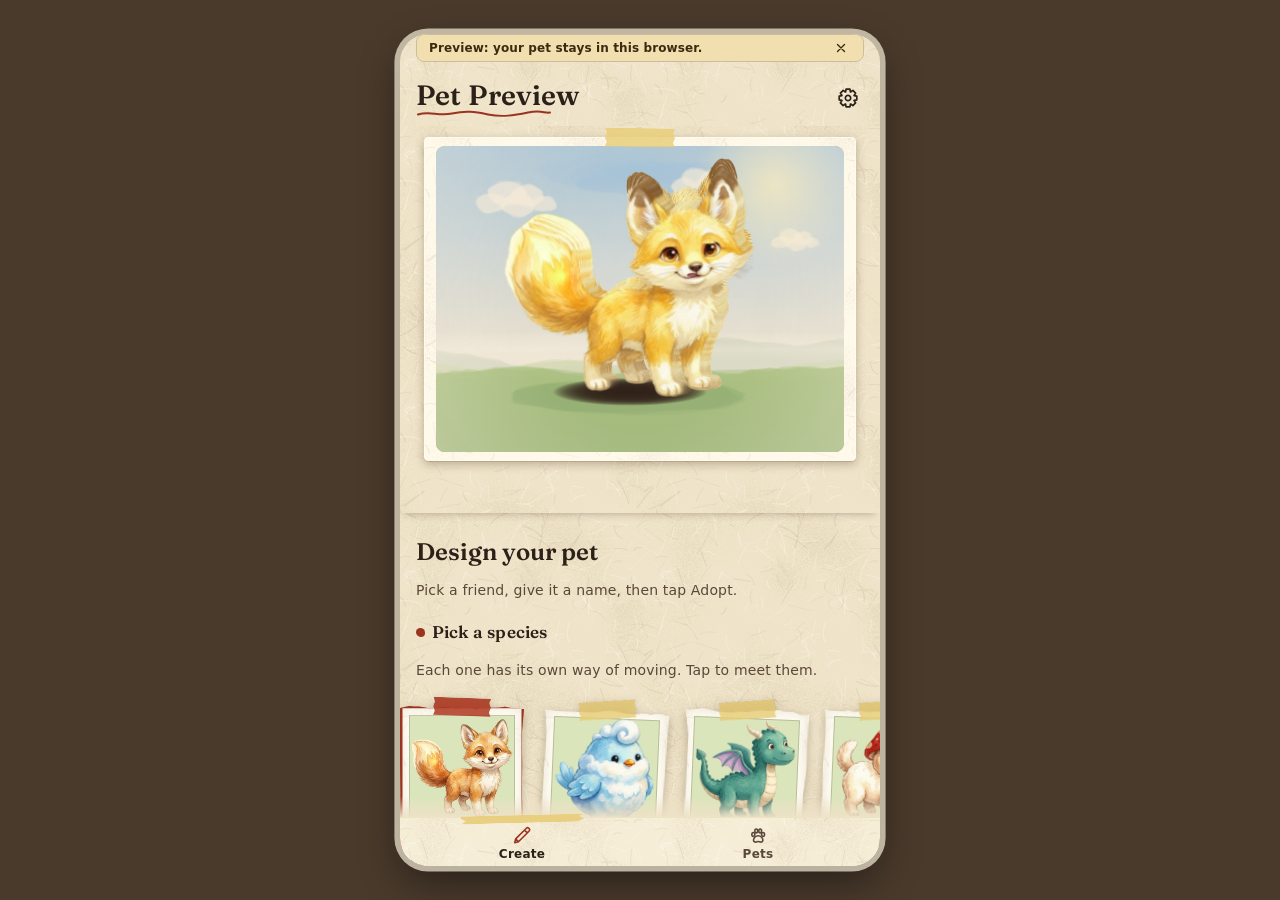
==== commit 9a648121: "Update preview (app.6e313a81.js)" ====
--- a/index.html
+++ b/index.html
@@ -8,7 +8,7 @@
   <meta name="theme-color" content="#fbf8ee" media="(prefers-color-scheme: light)">
   <meta name="theme-color" content="#14150f" media="(prefers-color-scheme: dark)">
   <meta name="color-scheme" content="dark light">
-  <meta name="petpreview-build" content="32a043346d79">
+  <meta name="petpreview-build" content="45692eb51f68">
   <meta name="mobile-web-app-capable" content="yes">
   <meta name="apple-mobile-web-app-capable" content="yes">
   <meta name="apple-mobile-web-app-title" content="Pet Preview">
@@ -62,7 +62,7 @@
     </form>
   </dialog>
 
-  <script type="module" src="app.b04be431.js"></script>
+  <script type="module" src="app.6e313a81.js"></script>
   <noscript><p class="noscript">Pet Preview needs JavaScript to run.</p></noscript>
 </body>
 </html>
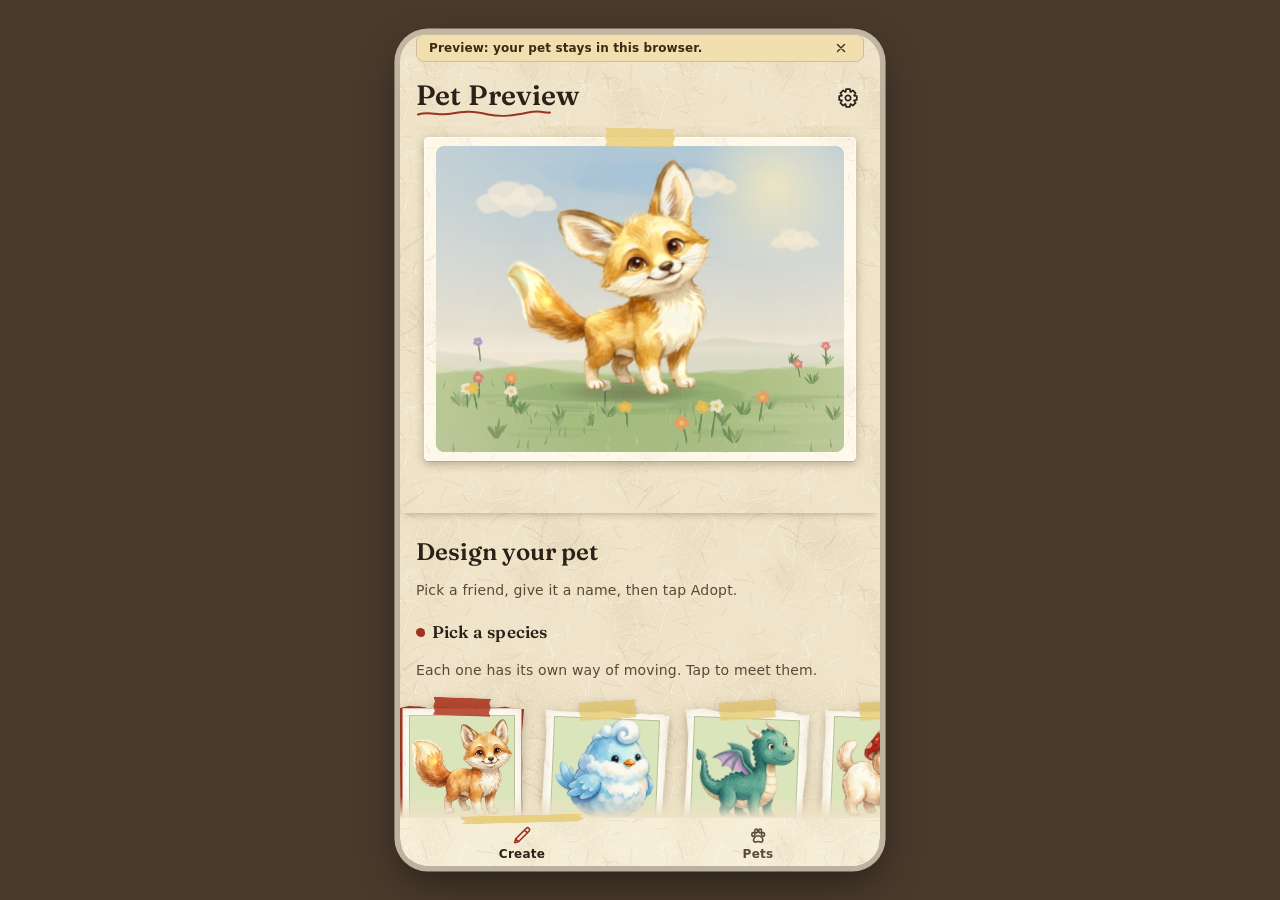
==== commit 92f67dc0: "Update preview (app.69cb69a5.js)" ====
--- a/index.html
+++ b/index.html
@@ -8,7 +8,7 @@
   <meta name="theme-color" content="#fbf8ee" media="(prefers-color-scheme: light)">
   <meta name="theme-color" content="#14150f" media="(prefers-color-scheme: dark)">
   <meta name="color-scheme" content="dark light">
-  <meta name="petpreview-build" content="45692eb51f68">
+  <meta name="petpreview-build" content="52189eae8810">
   <meta name="mobile-web-app-capable" content="yes">
   <meta name="apple-mobile-web-app-capable" content="yes">
   <meta name="apple-mobile-web-app-title" content="Pet Preview">
@@ -62,7 +62,7 @@
     </form>
   </dialog>
 
-  <script type="module" src="app.6e313a81.js"></script>
+  <script type="module" src="app.69cb69a5.js"></script>
   <noscript><p class="noscript">Pet Preview needs JavaScript to run.</p></noscript>
 </body>
 </html>
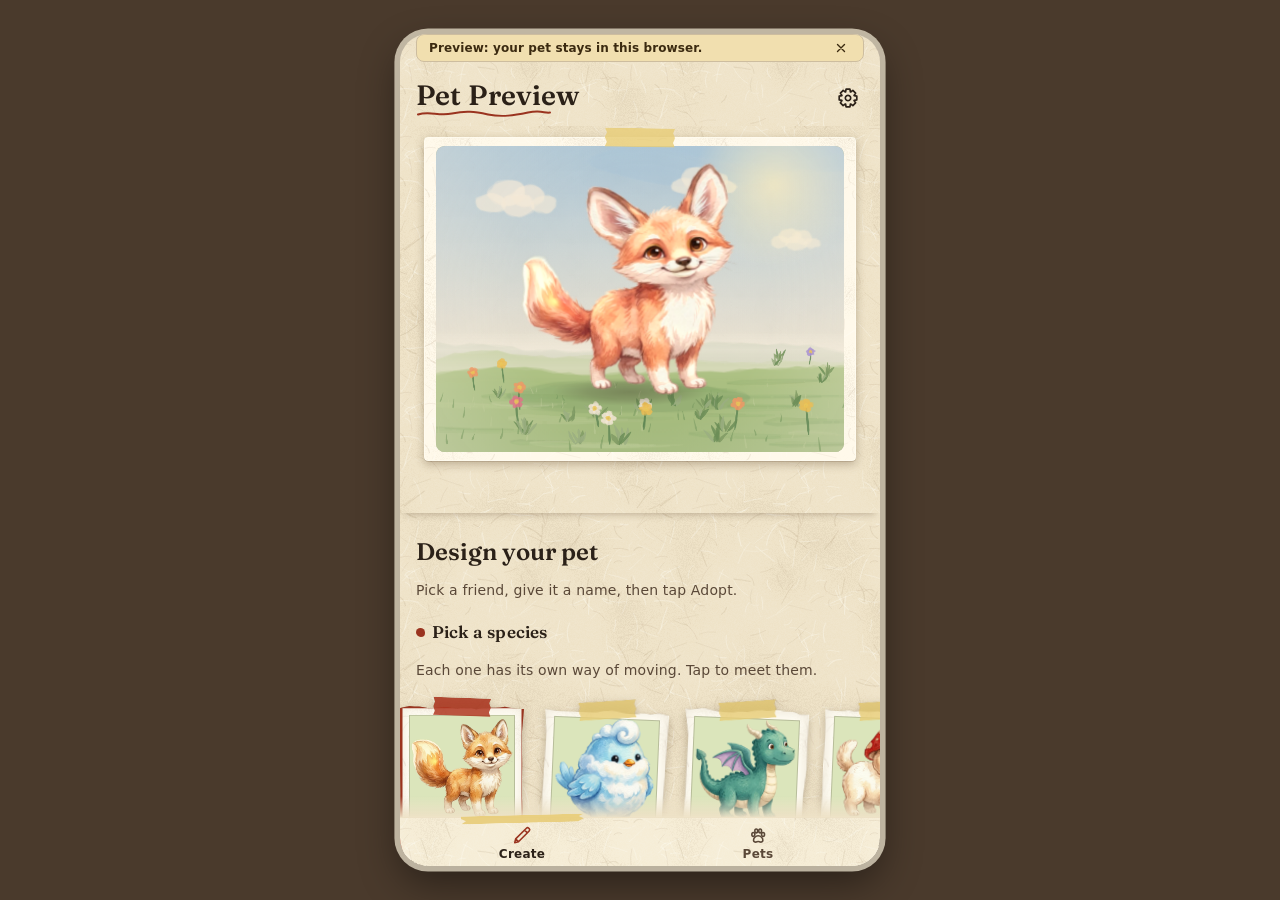
==== commit 618eea55: "Update preview (app.903bb0a5.js)" ====
--- a/index.html
+++ b/index.html
@@ -8,7 +8,7 @@
   <meta name="theme-color" content="#fbf8ee" media="(prefers-color-scheme: light)">
   <meta name="theme-color" content="#14150f" media="(prefers-color-scheme: dark)">
   <meta name="color-scheme" content="dark light">
-  <meta name="petpreview-build" content="52189eae8810">
+  <meta name="petpreview-build" content="9bb569b705d8">
   <meta name="mobile-web-app-capable" content="yes">
   <meta name="apple-mobile-web-app-capable" content="yes">
   <meta name="apple-mobile-web-app-title" content="Pet Preview">
@@ -62,7 +62,7 @@
     </form>
   </dialog>
 
-  <script type="module" src="app.69cb69a5.js"></script>
+  <script type="module" src="app.903bb0a5.js"></script>
   <noscript><p class="noscript">Pet Preview needs JavaScript to run.</p></noscript>
 </body>
 </html>
